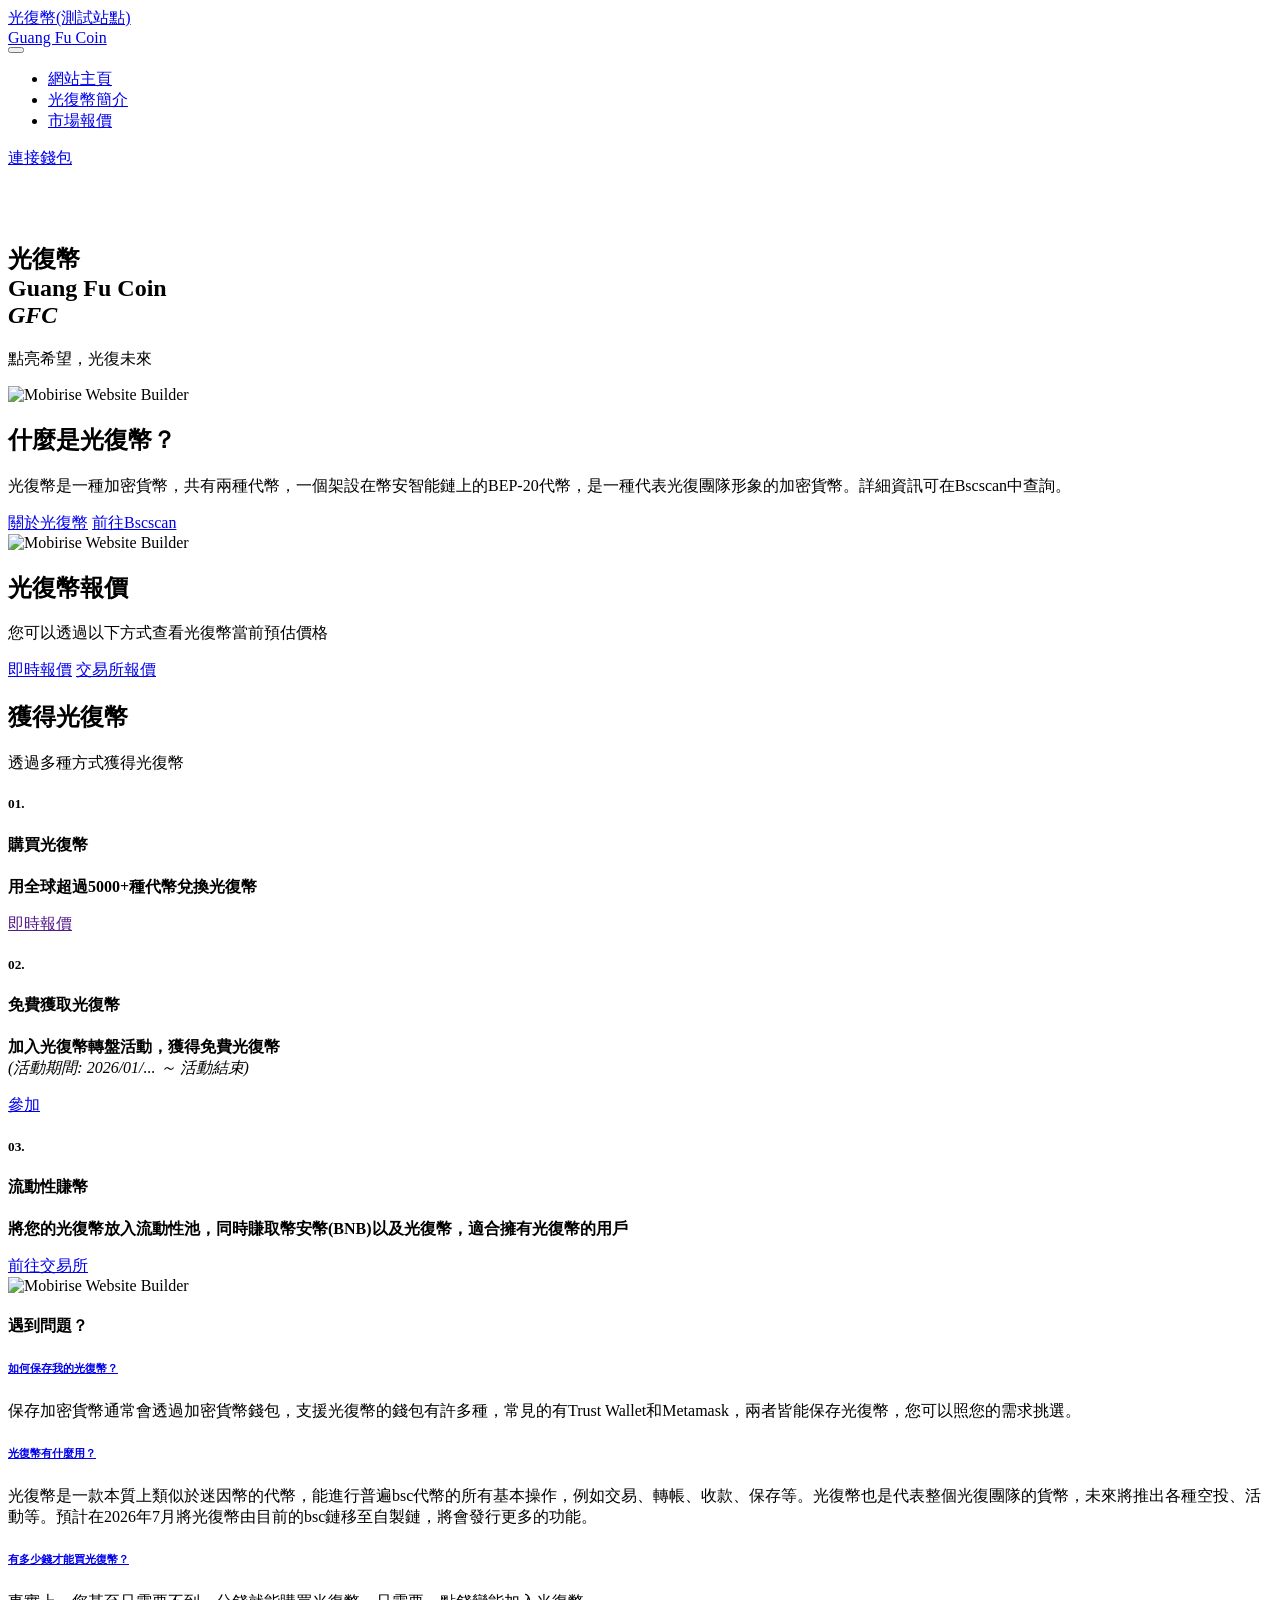
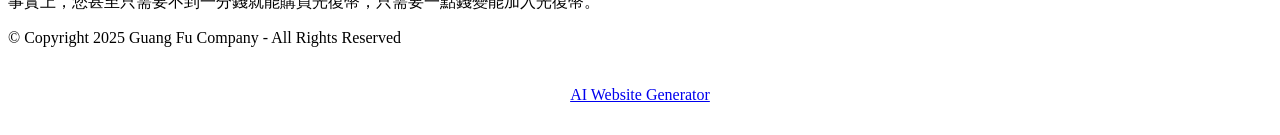
==== index.html @ 73ad2a4d "Home Page" ====
<html class="desktop mbr-site-loaded" style=""><head>
  <!-- Site made with Mobirise Website Builder v6.0.5, https://mobirise.com -->
  <meta charset="UTF-8">
  <meta http-equiv="X-UA-Compatible" content="IE=edge">
  <meta name="generator" content="Mobirise v6.0.5, mobirise.com">
  <meta name="viewport" content="width=device-width, initial-scale=1, minimum-scale=1">
  <link rel="shortcut icon" href="assets/images/logo.png" type="image/x-icon">
  <meta name="description" content="">
  
  
  <title>Guang Fu Coin 光復幣</title>
  <link rel="stylesheet" href="assets/web/assets/mobirise-icons2/mobirise2.css">
  <link rel="stylesheet" href="assets/bootstrap/css/bootstrap.min.css">
  <link rel="stylesheet" href="assets/bootstrap/css/bootstrap-grid.min.css">
  <link rel="stylesheet" href="assets/bootstrap/css/bootstrap-reboot.min.css">
  <link rel="stylesheet" href="assets/animatecss/animate.css">
  <link rel="stylesheet" href="assets/dropdown/css/style.css">
  <link rel="stylesheet" href="assets/socicon/css/styles.css">
  <link rel="stylesheet" href="assets/theme/css/style.css">
  <link rel="stylesheet" href="https://fonts.googleapis.com/css?family=Inter+Tight:100,200,300,400,500,600,700,800,900,100i,200i,300i,400i,500i,600i,700i,800i,900i&amp;display=swap" as="style" onload="this.onload=null;this.rel='stylesheet'">
  <noscript><link rel="stylesheet" href="https://fonts.googleapis.com/css?family=Inter+Tight:100,200,300,400,500,600,700,800,900,100i,200i,300i,400i,500i,600i,700i,800i,900i&display=swap"></noscript>
  <link rel="preload" as="style" href="assets/mobirise/css/mbr-additional.css?v=2tKjSu"><link rel="stylesheet" href="assets/mobirise/css/mbr-additional.css?v=2tKjSu" type="text/css">

  
  
  
</head>
<body style="z-index: 0"><section id="top-1" style="display: none;"><a href="https://mobirise.com/builder/ai-website-generator.html" class="animate__animated animate__delay-1s animate__fadeIn">Best AI Website Generator</a> Mobirise v6.0.5 <a href="https://mobirise.com/how-to/small-business.html" class="animate__animated animate__delay-1s animate__fadeIn">How to Create Website for Small Business</a></section>
  
  <section data-bs-version="5.1" class="menu menu2 cid-tJS6tZXiPa" once="menu" id="menu02-0">
	

	<nav class="navbar navbar-dropdown navbar-fixed-top navbar-expand-lg navbar-short">
		<div class="container">
			<div class="navbar-brand">
				
				<span class="navbar-caption-wrap"><a class="navbar-caption text-black text-primary display-4" href="https://www.guangfucoin.dpdns.org">光復幣(測試站點)<br>Guang Fu Coin</a></span>
			</div>
			<button class="navbar-toggler" type="button" data-toggle="collapse" data-bs-toggle="collapse" data-target="#navbarSupportedContent" data-bs-target="#navbarSupportedContent" aria-controls="navbarNavAltMarkup" aria-expanded="false" aria-label="Toggle navigation">
				<div class="hamburger">
					<span></span>
					<span></span>
					<span></span>
					<span></span>
				</div>
			</button>
			<div class="collapse navbar-collapse" id="navbarSupportedContent">
				<ul class="navbar-nav nav-dropdown" data-app-modern-menu="true"><li class="nav-item">
						<a class="nav-link link text-black text-primary display-4" href="https://www.guangfucoin.dpdns.org">網站主頁</a>
					</li><li class="nav-item"><a class="nav-link link text-black text-primary display-4" href="https://www.guangfucoin.dpdns.org/about">光復幣簡介</a></li><li class="nav-item"><a class="nav-link link text-black text-primary display-4" href="https://apespace.io/bsc/0x7bbb67902fd57d855d1a81b16cafc5181b6724a3" target="_blank">市場報價</a></li></ul>
				<div class="icons-menu">
					<a class="iconfont-wrapper" href="https://www.facebook.com/people/Guang-Fu-Coin/61576558019347/#" target="_blank">
						<span class="p-2 mbr-iconfont socicon-facebook socicon"></span>
					</a>
					<a class="iconfont-wrapper" href="mailto:gfhsclass@gmail.com">
						<span class="p-2 mbr-iconfont mobi-mbri-letter mobi-mbri"></span>
					</a>
					
					
				</div>
				<div class="navbar-buttons mbr-section-btn"><a class="btn btn-primary display-4" href="https://guangfucoin.dpdns.org/mywallet">連接錢包</a></div>
			</div>
		</div>
	</nav>
</section>

<section data-bs-version="5.1" class="header5 cid-tJS6uM4N87 mbr-fullscreen" id="header05-1">
	

	
	
	
	<div class="align-center container-fluid">
		<div class="row justify-content-center">
			<div class="col-md-12 col-lg-9">
				<h1 class="mbr-section-title mbr-fonts-style mb-4 display-1 animate__animated animate__delay-1s animate__fadeIn"><strong><br></strong><br><strong>光復幣</strong><br><strong>Guang Fu Coin</strong><br><em style="" class="animate__animated animate__delay-1s animate__fadeIn"><strong>GFC</strong></em></h1>
				<p class="mbr-text mbr-fonts-style mb-4 display-5 animate__animated animate__delay-1s animate__fadeIn">點亮希望，光復未來<br></p>
				
			</div>
		</div>
		<div class="row mt-5 justify-content-center">
			
		</div>
	</div>
</section>

<section data-bs-version="5.1" class="header1 cid-uMdp13I5J5" id="header01-4d">
	

	
	

	<div class="container-fluid">
		<div class="row justify-content-center">
			<div class="col-12 col-md-12 col-lg-6 image-wrapper">
				<img class="w-100 animate__animated animate__delay-1s animate__fadeIn" src="assets/images/gemini-generated-image-tygjmxtygjmxtygj-975x699.png" alt="Mobirise Website Builder">
			</div>
			<div class="col-12 col-lg col-md-12">
				<div class="text-wrapper align-left">
					<h1 class="mbr-section-title mbr-fonts-style mb-4 display-2 animate__animated animate__delay-1s animate__fadeIn"><strong>什麼是光復幣？</strong></h1>
					<p class="mbr-text mbr-fonts-style mb-4 display-7 animate__animated animate__delay-1s animate__fadeIn"></p><p class="animate__animated animate__delay-1s animate__fadeIn">
						光復幣是一種加密貨幣，共有兩種代幣，一個架設在幣安智能鏈上的BEP-20代幣，是一種代表光復團隊形象的加密貨幣。詳細資訊可在Bscscan中查詢。</p><p class="animate__animated animate__delay-1s animate__fadeIn"></p>
					<div class="mbr-section-btn mt-3"><a class="btn btn-primary display-7 animate__animated animate__delay-1s animate__fadeIn" href="https://guangfucoin.dpdns.org/about" target="_blank">關於光復幣</a> <a class="btn btn-primary-outline display-7 animate__animated animate__delay-1s animate__fadeIn" href="https://bscscan.com/token/0x7bbB67902Fd57d855D1a81b16CAFc5181B6724a3" target="_blank">前往Bscscan</a></div>
				</div>
			</div>
		</div>
	</div>
</section>

<section data-bs-version="5.1" class="header1 cid-v7kVrz3Jo9" id="header01-5s">
	

	
	

	<div class="container-fluid">
		<div class="row justify-content-center">
			<div class="col-12 col-md-12 col-lg-6 image-wrapper">
				<img class="w-100 animate__animated animate__delay-1s animate__fadeIn" src="assets/images/gemini-generated-image-tygjmxtygjmxtygj-975x699.png" alt="Mobirise Website Builder">
			</div>
			<div class="col-12 col-lg col-md-12">
				<div class="text-wrapper align-left">
					<h1 class="mbr-section-title mbr-fonts-style mb-4 display-2 animate__animated animate__delay-1s animate__fadeIn"><strong>光復幣報價</strong></h1>
					<p class="mbr-text mbr-fonts-style mb-4 display-7 animate__animated animate__delay-1s animate__fadeIn">您可以透過以下方式查看光復幣當前預估價格</p><p class="animate__animated animate__delay-1s animate__fadeIn"></p><p class="animate__animated animate__delay-1s animate__fadeIn"></p>
					<div class="mbr-section-btn mt-3"><a class="btn btn-primary display-7 animate__animated animate__delay-1s animate__fadeIn" href="https://charts.guangfucoin.dpdns.org" target="_blank">即時報價</a> <a class="btn btn-primary-outline display-7 animate__animated animate__delay-1s animate__fadeIn" href="https://coinmarketcap.com/dexscan/zh-tw/arbitrum/0x545cf2ecc64a4f070118960c3686d0e519005d9a/" target="_blank">交易所報價</a></div>
				</div>
			</div>
		</div>
	</div>
</section>

<section data-bs-version="5.1" class="features028 cid-v7iBBcdFzB" id="features028-5j">
	

	
	
	<div class="container">
		<div class="row justify-content-center">
			<div class="col-md-12 content-head mb-5">
				<h1 class="mbr-section-title mbr-fonts-style mb-0 display-1 animate__animated animate__delay-1s animate__fadeIn"><strong>獲得光復幣</strong></h1>
				<p class="mbr-text mbr-fonts-style mt-4 mb-0 display-7 animate__animated animate__delay-1s animate__fadeIn">透過多種方式獲得光復幣</p>
			</div>
		</div>


		<div class="row justify-content-center  blockContent">

			<div class="col-12 col-lg">


				<div class="item features-without-image col-12 col-md-12 col-lg-12 active animate__animated animate__delay-1s animate__fadeIn">
					<div class="item-wrapper">
						<div class="item-content">
							<h5 class="mbr-card-title mbr-fonts-style mt-0 mb-3 mbr-number display-1"><strong>01.</strong></h5>
							<h4 class="card-title mbr-fonts-style display-2"><strong>購買光復幣</strong></h4>
							<p class="card-text mbr-fonts-style mt-0 mb-0 display-5"><strong>用全球超過5000+種代幣兌換光復幣</strong></p>
							<div class="mbr-section-btn item-footer mt-3"><a href="" class="btn item-btn btn-primary display-7">即時報價</a></div>
						</div>

					</div>
				</div><div class="item features-without-image col-12 col-md-12 col-lg-12 animate__animated animate__delay-1s animate__fadeIn">
					<div class="item-wrapper">
						<div class="item-content">
							<h5 class="mbr-card-title mbr-fonts-style mt-0 mb-3 mbr-number display-1"><strong>02.</strong></h5>
							<h4 class="card-title mbr-fonts-style display-2"><strong>免費獲取光復幣</strong></h4>
							<p class="card-text mbr-fonts-style mt-0 mb-0 display-5"><strong>加入光復幣轉盤活動，獲得免費光復幣</strong><br><em>(活動期間: 2026/01/...&nbsp;～ 活動結束)</em></p>
							<div class="mbr-section-btn item-footer mt-3"><a href="https://guangfucoin.dpdns.org/join" class="btn item-btn btn-primary display-7">參加</a></div>
						</div>

					</div>
				</div><div class="item features-without-image col-12 col-md-12 col-lg-12 animate__animated animate__delay-1s animate__fadeIn">
					<div class="item-wrapper">
						<div class="item-content">
							<h5 class="mbr-card-title mbr-fonts-style mt-0 mb-3 mbr-number display-1"><strong>03.</strong></h5>
							<h4 class="card-title mbr-fonts-style display-2"><strong>流動性賺幣</strong></h4>
							<p class="card-text mbr-fonts-style mt-0 mb-0 display-5"><strong>將您的光復幣放入流動性池，同時賺取幣安幣(BNB)以及光復幣，適合擁有光復幣的用戶</strong><br></p>
							<div class="mbr-section-btn item-footer mt-3"><a href="https://guangfucoin.dpdns.org/none-page.html" class="btn item-btn btn-primary display-7">前往交易所</a></div>
						</div>

					</div>
				</div>
				
				
			</div>
			<div class="col-12 col-lg-5">
				<div class="image-wrapper">
					<img class="w-100 animate__animated animate__delay-1s animate__fadeIn" src="assets/images/gallery01.jpg" alt="Mobirise Website Builder">
				</div>
			</div>
		</div>
	</div>
</section>

<section data-bs-version="5.1" class="list1 cid-v7kD3ggISK" id="list01-5r">	
    
	
	<div class="container">
		<div class="row justify-content-center">
			<div class="col-12 col-md-12 col-lg-10 m-auto">
				<div class="content">
					<div class="row justify-content-center mb-5">
						<div class="col-12 content-head">
							<div class="mbr-section-head">
								<h4 class="mbr-section-title mbr-fonts-style align-center mb-0 display-2 hidden animate__animated animate__delay-1s"><strong>遇到問題？</strong></h4>
								
							</div>
						</div>
					</div>
					<div id="bootstrap-accordion_13" class="panel-group accordionStyles accordion" role="tablist" aria-multiselectable="true">
						<div class="card">
							<div class="card-header" role="tab" id="headingOne">
								<a role="button" class="panel-title collapsed" data-toggle="collapse" data-bs-toggle="collapse" data-core="" href="#collapse1_13" aria-expanded="false" aria-controls="collapse1">
									<h6 class="panel-title-edit mbr-semibold mbr-fonts-style mb-0 display-5">如何保存我的光復幣？</h6>
									<span class="sign mbr-iconfont mobi-mbri-arrow-down"></span>
								</a>
							</div>
							<div id="collapse1_13" class="panel-collapse noScroll collapse" role="tabpanel" aria-labelledby="headingOne" data-parent="#accordion" data-bs-parent="#bootstrap-accordion_13">
								<div class="panel-body">
									<p class="mbr-fonts-style panel-text display-7">保存加密貨幣通常會透過加密貨幣錢包，支援光復幣的錢包有許多種，常見的有Trust Wallet和Metamask，兩者皆能保存光復幣，您可以照您的需求挑選。</p>
								</div>
							</div>
						</div>
						<div class="card">
							<div class="card-header" role="tab" id="headingOne">
								<a role="button" class="panel-title collapsed" data-toggle="collapse" data-bs-toggle="collapse" data-core="" href="#collapse2_13" aria-expanded="false" aria-controls="collapse2">
									<h6 class="panel-title-edit mbr-semibold mbr-fonts-style mb-0 display-5">
										光復幣有什麼用？</h6>
									<span class="sign mbr-iconfont mobi-mbri-arrow-down"></span>
								</a>
							</div>
							<div id="collapse2_13" class="panel-collapse noScroll collapse" role="tabpanel" aria-labelledby="headingOne" data-parent="#accordion" data-bs-parent="#bootstrap-accordion_13">
								<div class="panel-body">
									<p class="mbr-fonts-style panel-text display-7">光復幣是一款本質上類似於迷因幣的代幣，能進行普遍bsc代幣的所有基本操作，例如交易、轉帳、收款、保存等。光復幣也是代表整個光復團隊的貨幣，未來將推出各種空投、活動等。預計在2026年7月將光復幣由目前的bsc鏈移至自製鏈，將會發行更多的功能。</p>
								</div>
							</div>
						</div>
						<div class="card">
							<div class="card-header" role="tab" id="headingOne">
								<a role="button" class="panel-title collapsed" data-toggle="collapse" data-bs-toggle="collapse" data-core="" href="#collapse3_13" aria-expanded="false" aria-controls="collapse3">
									<h6 class="panel-title-edit mbr-semibold mbr-fonts-style mb-0 display-5">有多少錢才能買光復幣？</h6>
									<span class="sign mbr-iconfont mobi-mbri-arrow-down"></span>
								</a>
							</div>
							<div id="collapse3_13" class="panel-collapse noScroll collapse" role="tabpanel" aria-labelledby="headingOne" data-parent="#accordion" data-bs-parent="#bootstrap-accordion_13">
								<div class="panel-body">
									<p class="mbr-fonts-style panel-text display-7">事實上，您甚至只需要不到一分錢就能購買光復幣，只需要一點錢變能加入光復幣。</p>
								</div>
							</div>
						</div>
						
						
						
					</div>
				</div>
			</div>
		</div>
	</div>
</section>

<section data-bs-version="5.1" class="footer1 programm5 cid-tJS9NNcTLZ" once="footers" id="footer03-8">

        

    

    <div class="container">
        <div class="row">

            

            <div class="col-12">
                <div class="social-row">
                    <div class="soc-item">
                        <a href="https://www.facebook.com/people/Guang-Fu-Coin/61576558019347/#" target="_blank" class="hidden animate__animated animate__delay-1s">
                            <span class="mbr-iconfont display-7 socicon-facebook socicon"></span>
                        </a>
                    </div>
                    <div class="soc-item">
                        <a href="https://www.youtube.com/@GuangFuCoin" target="_blank" class="hidden animate__animated animate__delay-1s">
                            <span class="mbr-iconfont socicon-youtube socicon"></span>
                        </a>
                    </div>
                    
                    
                    
                </div>
            </div>
            <div class="col-12 mt-5">
                <p class="mbr-fonts-style copyright display-7 hidden animate__animated animate__delay-1s">
                    © Copyright 2025 Guang Fu Company - All Rights Reserved
                </p>
            </div>
        </div>
    </div>
</section><section class="display-7" style="padding: 0;align-items: center;justify-content: center;flex-wrap: wrap;    align-content: center;display: flex;position: relative;height: 4rem;"><a href="https://mobiri.se/" style="flex: 1 1;height: 4rem;position: absolute;width: 100%;z-index: 1;" class="hidden animate__animated animate__delay-1s"><img alt="" style="height: 4rem;" src="[data-uri]"></a><p style="margin: 0;text-align: center;" class="display-7 hidden animate__animated animate__delay-1s">&zwnj;</p><a style="z-index:1" href="https://mobirise.com/builder/ai-website-generator.html" class="hidden animate__animated animate__delay-1s">AI Website Generator</a></section><script src="assets/bootstrap/js/bootstrap.bundle.min.js"></script>  <script src="assets/smoothscroll/smooth-scroll.js"></script>  <script src="assets/ytplayer/index.js"></script>  <script src="assets/dropdown/js/navbar-dropdown.js"></script>  <script src="assets/mbr-switch-arrow/mbr-switch-arrow.js"></script>  <script src="assets/theme/js/script.js"></script>  
  
  
  
  <script defer="" src="https://static.cloudflareinsights.com/beacon.min.js/vcd15cbe7772f49c399c6a5babf22c1241717689176015" integrity="sha512-ZpsOmlRQV6y907TI0dKBHq9Md29nnaEIPlkf84rnaERnq6zvWvPUqr2ft8M1aS28oN72PdrCzSjY4U6VaAw1EQ==" data-cf-beacon="{&quot;rayId&quot;:&quot;9cac0fb78f0f7a47&quot;,&quot;version&quot;:&quot;2025.9.1&quot;,&quot;r&quot;:1,&quot;token&quot;:&quot;d249090459784f7c9ded6605d7370f20&quot;,&quot;serverTiming&quot;:{&quot;name&quot;:{&quot;cfExtPri&quot;:true,&quot;cfEdge&quot;:true,&quot;cfOrigin&quot;:true,&quot;cfL4&quot;:true,&quot;cfSpeedBrain&quot;:true,&quot;cfCacheStatus&quot;:true}}}" crossorigin="anonymous"></script>

</body></html>
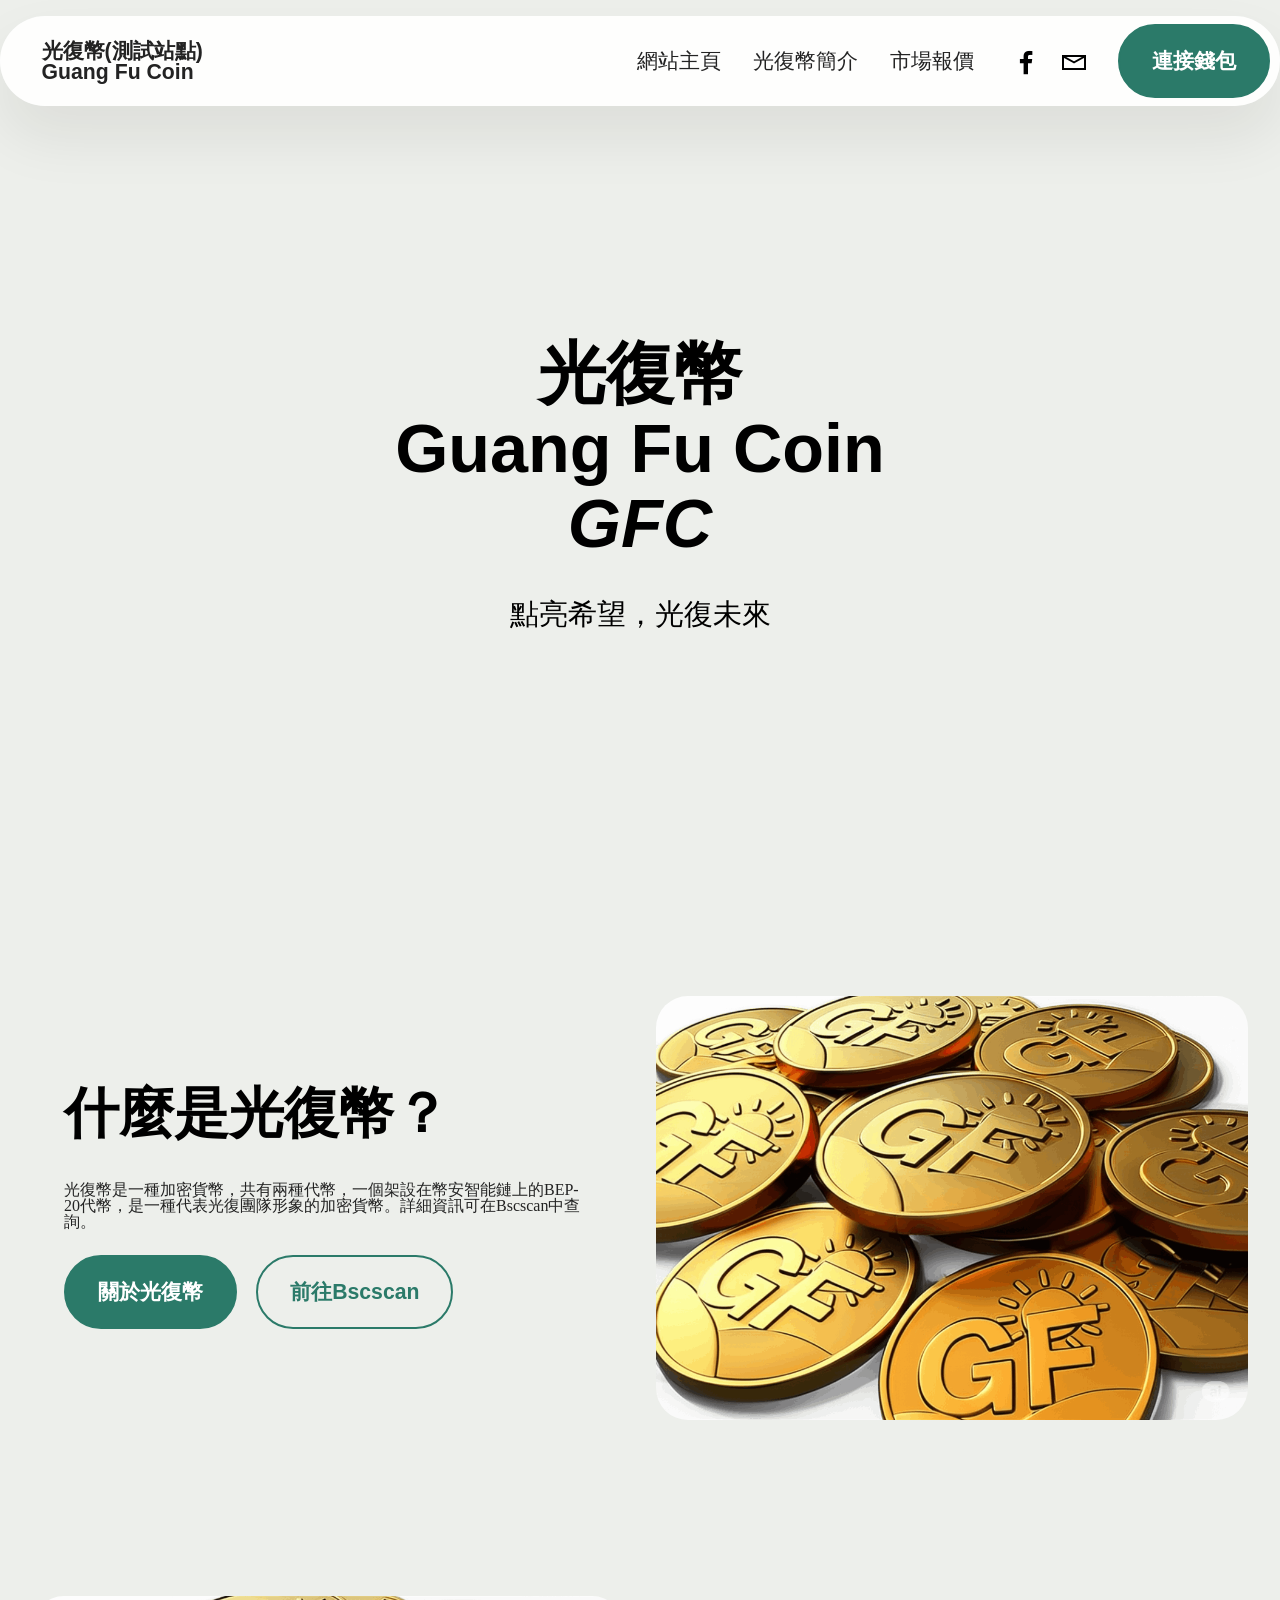
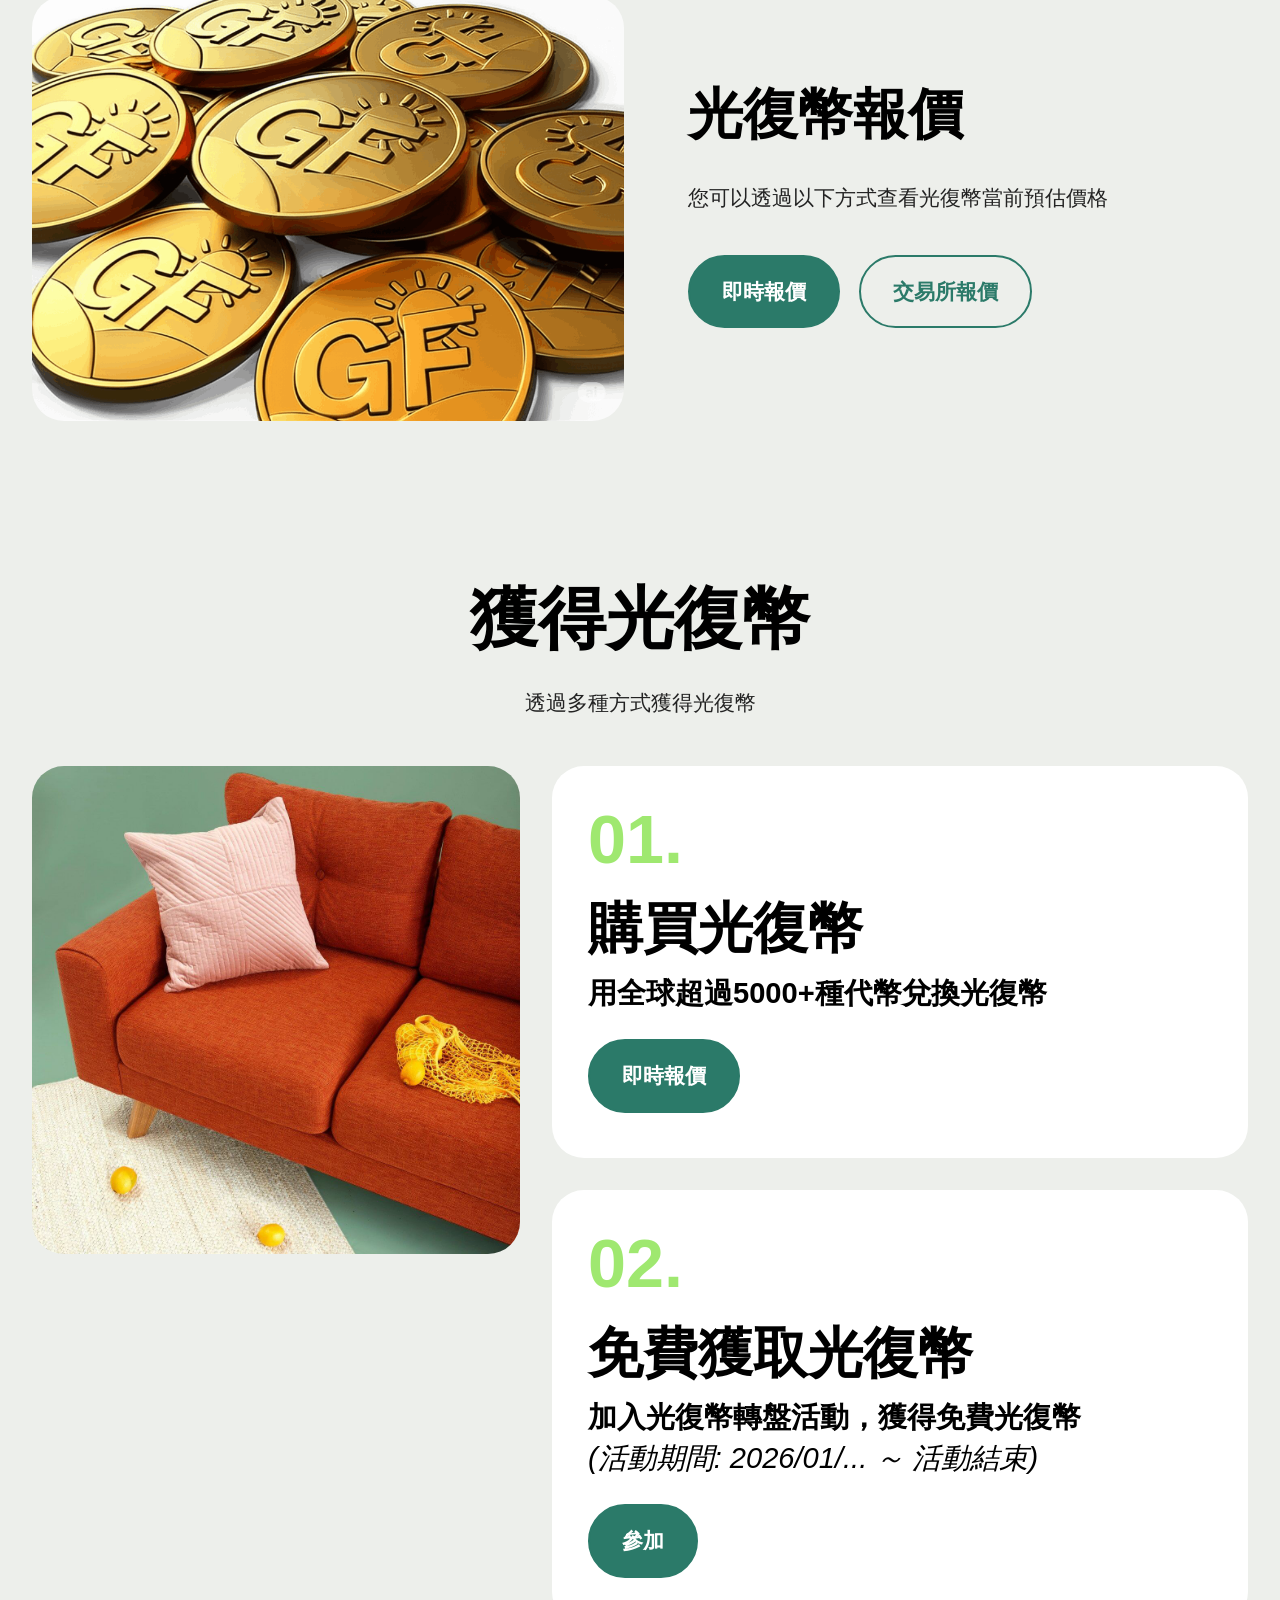
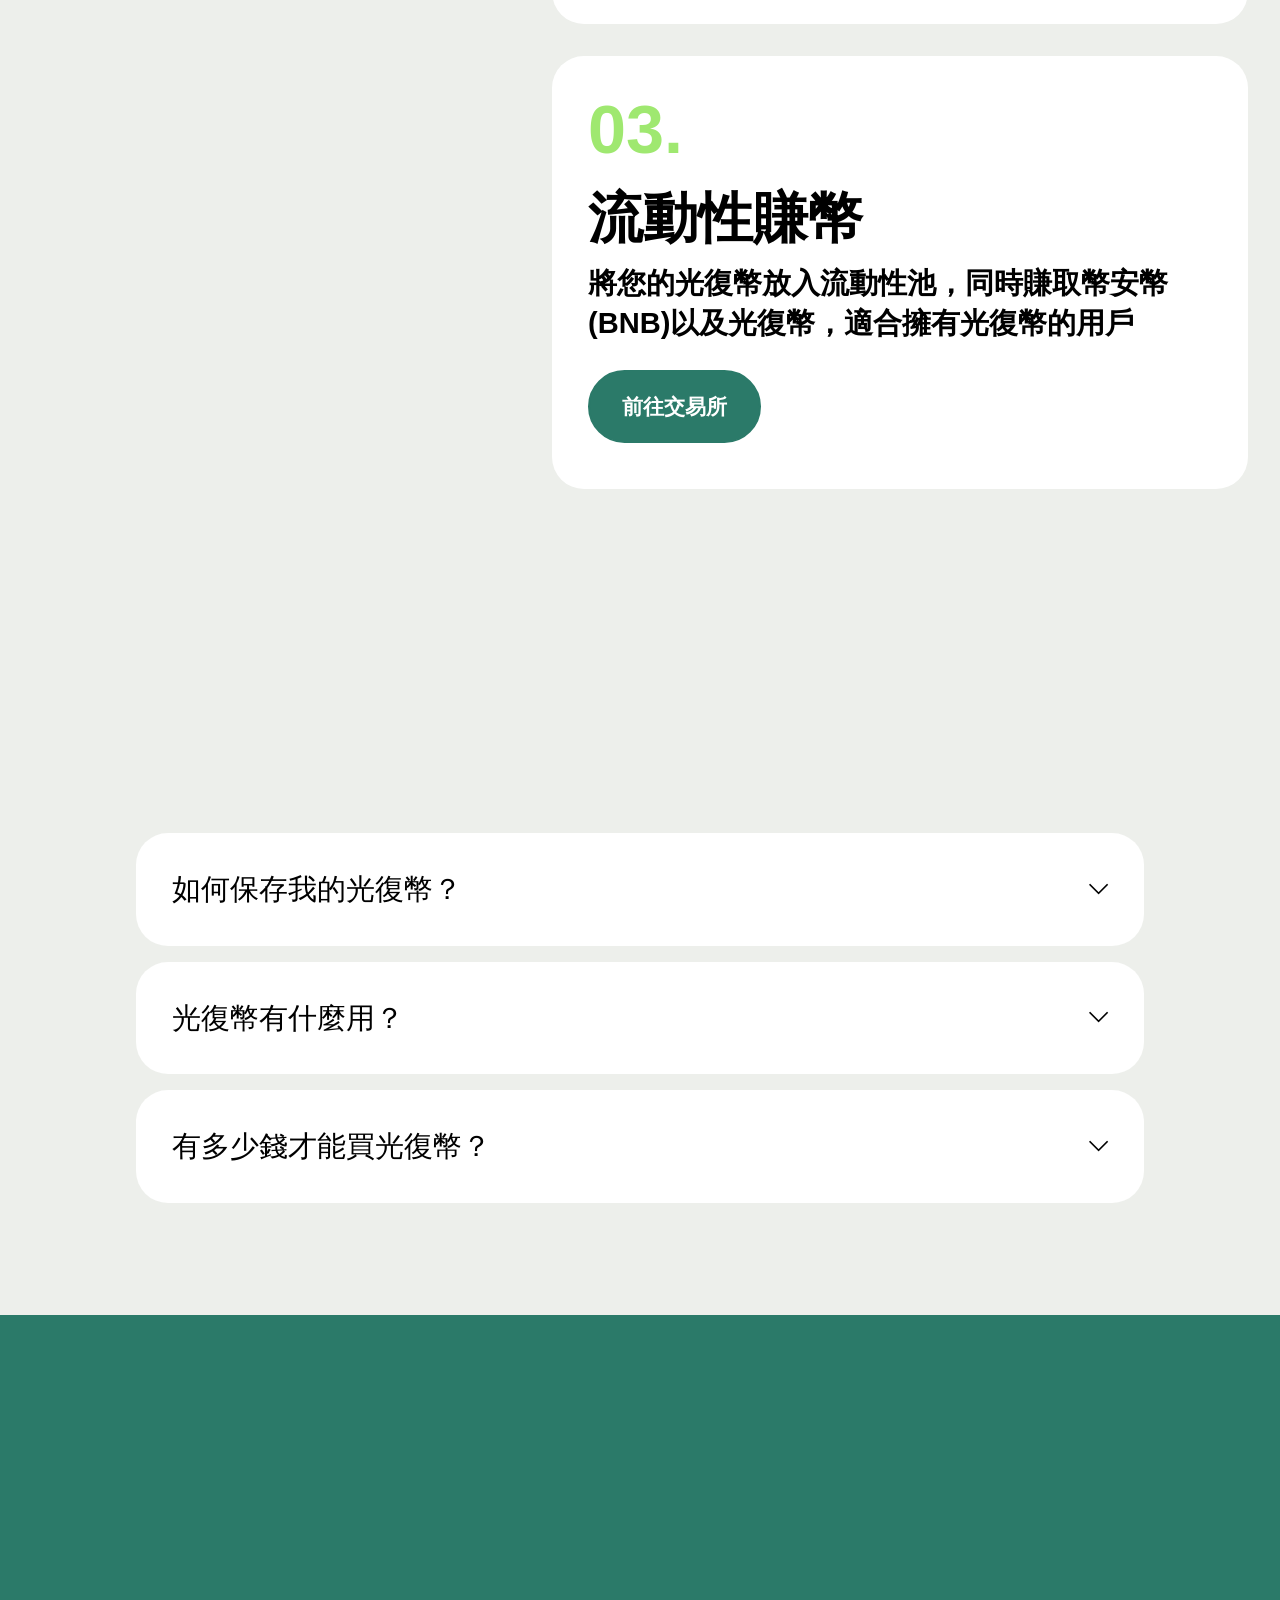
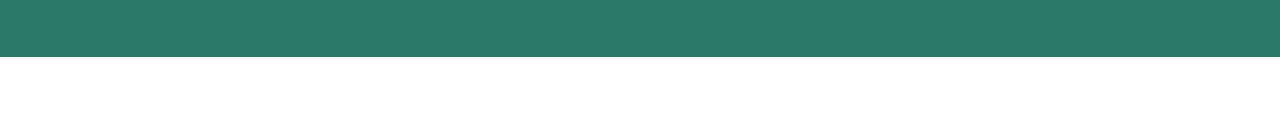
==== commit 42f6ea46: "Update index.html" ====
--- a/index.html
+++ b/index.html
@@ -1,11 +1,13 @@
 <html class="desktop mbr-site-loaded" style=""><head>
   <!-- Site made with Mobirise Website Builder v6.0.5, https://mobirise.com -->
+  <meta name="description" content="一種新興、自由度高的加密貨幣，目前還有偉大藍圖。\n A new, highly flexible cryptocurrency with a grand vision.">
+  <meta name="keywords" content="加密貨幣, 光復幣, 虛擬貨幣, cryptocurrency, guang fu coin">
+  <meta name="author" content="GFC Organization">
   <meta charset="UTF-8">
   <meta http-equiv="X-UA-Compatible" content="IE=edge">
   <meta name="generator" content="Mobirise v6.0.5, mobirise.com">
   <meta name="viewport" content="width=device-width, initial-scale=1, minimum-scale=1">
   <link rel="shortcut icon" href="assets/images/logo.png" type="image/x-icon">
-  <meta name="description" content="">
   
   
   <title>Guang Fu Coin 光復幣</title>
@@ -24,6 +26,13 @@
   
   
   
+  
+	<!-- Open Graph for social sharing -->
+    <meta property="og:title" content="光復幣 Guang Fu Coin">
+    <meta property="og:description" content="一種新興、自由度高的加密貨幣，目前還有偉大藍圖。">
+    <meta property="og:image" content="https://guangfucoin.github.io/images/logo.jpg">
+    <meta property="og:url" content="https://guangfucoin.github.io">
+	
 </head>
 <body style="z-index: 0"><section id="top-1" style="display: none;"><a href="https://mobirise.com/builder/ai-website-generator.html" class="animate__animated animate__delay-1s animate__fadeIn">Best AI Website Generator</a> Mobirise v6.0.5 <a href="https://mobirise.com/how-to/small-business.html" class="animate__animated animate__delay-1s animate__fadeIn">How to Create Website for Small Business</a></section>
   
@@ -298,4 +307,4 @@
   
   <script defer="" src="https://static.cloudflareinsights.com/beacon.min.js/vcd15cbe7772f49c399c6a5babf22c1241717689176015" integrity="sha512-ZpsOmlRQV6y907TI0dKBHq9Md29nnaEIPlkf84rnaERnq6zvWvPUqr2ft8M1aS28oN72PdrCzSjY4U6VaAw1EQ==" data-cf-beacon="{&quot;rayId&quot;:&quot;9cac0fb78f0f7a47&quot;,&quot;version&quot;:&quot;2025.9.1&quot;,&quot;r&quot;:1,&quot;token&quot;:&quot;d249090459784f7c9ded6605d7370f20&quot;,&quot;serverTiming&quot;:{&quot;name&quot;:{&quot;cfExtPri&quot;:true,&quot;cfEdge&quot;:true,&quot;cfOrigin&quot;:true,&quot;cfL4&quot;:true,&quot;cfSpeedBrain&quot;:true,&quot;cfCacheStatus&quot;:true}}}" crossorigin="anonymous"></script>
 
-</body></html>+</body></html>
--- a/assets/web/assets/mobirise-icons2/mobirise2.css
+++ b/assets/web/assets/mobirise-icons2/mobirise2.css
@@ -0,0 +1,498 @@
+@font-face {
+  font-family: 'Moririse2';
+  font-display: swap;
+  src:  url('mobirise2.eot?f2bix4');
+  src:  url('mobirise2.eot?f2bix4#iefix') format('embedded-opentype'),
+    url('mobirise2.ttf?f2bix4') format('truetype'),
+    url('mobirise2.woff?f2bix4') format('woff'),
+    url('mobirise2.svg?f2bix4#mobirise2') format('svg');
+  font-weight: normal;
+  font-style: normal;
+}
+
+[class^="mobi-"], [class*=" mobi-"] {
+  /* use !important to prevent issues with browser extensions that change fonts */
+  font-family: 'Moririse2' !important;
+  speak: none;
+  font-style: normal;
+  font-weight: normal;
+  font-variant: normal;
+  text-transform: none;
+  line-height: 1;
+
+  /* Better Font Rendering =========== */
+  -webkit-font-smoothing: antialiased;
+  -moz-osx-font-smoothing: grayscale;
+}
+
+.mobi-mbri-add-submenu:before {
+  content: "\e900";
+}
+.mobi-mbri-alert:before {
+  content: "\e901";
+}
+.mobi-mbri-align-center:before {
+  content: "\e902";
+}
+.mobi-mbri-align-justify:before {
+  content: "\e903";
+}
+.mobi-mbri-align-left:before {
+  content: "\e904";
+}
+.mobi-mbri-align-right:before {
+  content: "\e905";
+}
+.mobi-mbri-android:before {
+  content: "\e906";
+}
+.mobi-mbri-apple:before {
+  content: "\e907";
+}
+.mobi-mbri-arrow-down:before {
+  content: "\e908";
+}
+.mobi-mbri-arrow-next:before {
+  content: "\e909";
+}
+.mobi-mbri-arrow-prev:before {
+  content: "\e90a";
+}
+.mobi-mbri-arrow-up:before {
+  content: "\e90b";
+}
+.mobi-mbri-bold:before {
+  content: "\e90c";
+}
+.mobi-mbri-bookmark:before {
+  content: "\e90d";
+}
+.mobi-mbri-bootstrap:before {
+  content: "\e90e";
+}
+.mobi-mbri-briefcase:before {
+  content: "\e90f";
+}
+.mobi-mbri-browse:before {
+  content: "\e910";
+}
+.mobi-mbri-bulleted-list:before {
+  content: "\e911";
+}
+.mobi-mbri-calendar:before {
+  content: "\e912";
+}
+.mobi-mbri-camera:before {
+  content: "\e913";
+}
+.mobi-mbri-cart-add:before {
+  content: "\e914";
+}
+.mobi-mbri-cart-full:before {
+  content: "\e915";
+}
+.mobi-mbri-cash:before {
+  content: "\e916";
+}
+.mobi-mbri-change-style:before {
+  content: "\e917";
+}
+.mobi-mbri-chat:before {
+  content: "\e918";
+}
+.mobi-mbri-clock:before {
+  content: "\e919";
+}
+.mobi-mbri-close:before {
+  content: "\e91a";
+}
+.mobi-mbri-cloud:before {
+  content: "\e91b";
+}
+.mobi-mbri-code:before {
+  content: "\e91c";
+}
+.mobi-mbri-contact-form:before {
+  content: "\e91d";
+}
+.mobi-mbri-credit-card:before {
+  content: "\e91e";
+}
+.mobi-mbri-cursor-click:before {
+  content: "\e91f";
+}
+.mobi-mbri-cust-feedback:before {
+  content: "\e920";
+}
+.mobi-mbri-database:before {
+  content: "\e921";
+}
+.mobi-mbri-delivery:before {
+  content: "\e922";
+}
+.mobi-mbri-desktop:before {
+  content: "\e923";
+}
+.mobi-mbri-devices:before {
+  content: "\e924";
+}
+.mobi-mbri-down:before {
+  content: "\e925";
+}
+.mobi-mbri-download-2:before {
+  content: "\e926";
+}
+.mobi-mbri-download:before {
+  content: "\e927";
+}
+.mobi-mbri-drag-n-drop-2:before {
+  content: "\e928";
+}
+.mobi-mbri-drag-n-drop:before {
+  content: "\e929";
+}
+.mobi-mbri-edit-2:before {
+  content: "\e92a";
+}
+.mobi-mbri-edit:before {
+  content: "\e92b";
+}
+.mobi-mbri-error:before {
+  content: "\e92c";
+}
+.mobi-mbri-extension:before {
+  content: "\e92d";
+}
+.mobi-mbri-features:before {
+  content: "\e92e";
+}
+.mobi-mbri-file:before {
+  content: "\e92f";
+}
+.mobi-mbri-flag:before {
+  content: "\e930";
+}
+.mobi-mbri-folder:before {
+  content: "\e931";
+}
+.mobi-mbri-gift:before {
+  content: "\e932";
+}
+.mobi-mbri-github:before {
+  content: "\e933";
+}
+.mobi-mbri-globe-2:before {
+  content: "\e934";
+}
+.mobi-mbri-globe:before {
+  content: "\e935";
+}
+.mobi-mbri-growing-chart:before {
+  content: "\e936";
+}
+.mobi-mbri-hearth:before {
+  content: "\e937";
+}
+.mobi-mbri-help:before {
+  content: "\e938";
+}
+.mobi-mbri-home:before {
+  content: "\e939";
+}
+.mobi-mbri-hot-cup:before {
+  content: "\e93a";
+}
+.mobi-mbri-idea:before {
+  content: "\e93b";
+}
+.mobi-mbri-image-gallery:before {
+  content: "\e93c";
+}
+.mobi-mbri-image-slider:before {
+  content: "\e93d";
+}
+.mobi-mbri-info:before {
+  content: "\e93e";
+}
+.mobi-mbri-italic:before {
+  content: "\e93f";
+}
+.mobi-mbri-key:before {
+  content: "\e940";
+}
+.mobi-mbri-laptop:before {
+  content: "\e941";
+}
+.mobi-mbri-layers:before {
+  content: "\e942";
+}
+.mobi-mbri-left-right:before {
+  content: "\e943";
+}
+.mobi-mbri-left:before {
+  content: "\e944";
+}
+.mobi-mbri-letter:before {
+  content: "\e945";
+}
+.mobi-mbri-like:before {
+  content: "\e946";
+}
+.mobi-mbri-link:before {
+  content: "\e947";
+}
+.mobi-mbri-lock:before {
+  content: "\e948";
+}
+.mobi-mbri-login:before {
+  content: "\e949";
+}
+.mobi-mbri-logout:before {
+  content: "\e94a";
+}
+.mobi-mbri-magic-stick:before {
+  content: "\e94b";
+}
+.mobi-mbri-map-pin:before {
+  content: "\e94c";
+}
+.mobi-mbri-menu:before {
+  content: "\e94d";
+}
+.mobi-mbri-mobile-2:before {
+  content: "\e94e";
+}
+.mobi-mbri-mobile-horizontal:before {
+  content: "\e94f";
+}
+.mobi-mbri-mobile:before {
+  content: "\e950";
+}
+.mobi-mbri-mobirise:before {
+  content: "\e951";
+}
+.mobi-mbri-more-horizontal:before {
+  content: "\e952";
+}
+.mobi-mbri-more-vertical:before {
+  content: "\e953";
+}
+.mobi-mbri-music:before {
+  content: "\e954";
+}
+.mobi-mbri-new-file:before {
+  content: "\e955";
+}
+.mobi-mbri-numbered-list:before {
+  content: "\e956";
+}
+.mobi-mbri-opened-folder:before {
+  content: "\e957";
+}
+.mobi-mbri-pages:before {
+  content: "\e958";
+}
+.mobi-mbri-paper-plane:before {
+  content: "\e959";
+}
+.mobi-mbri-paperclip:before {
+  content: "\e95a";
+}
+.mobi-mbri-phone:before {
+  content: "\e95b";
+}
+.mobi-mbri-photo:before {
+  content: "\e95c";
+}
+.mobi-mbri-photos:before {
+  content: "\e95d";
+}
+.mobi-mbri-pin:before {
+  content: "\e95e";
+}
+.mobi-mbri-play:before {
+  content: "\e95f";
+}
+.mobi-mbri-plus:before {
+  content: "\e960";
+}
+.mobi-mbri-preview:before {
+  content: "\e961";
+}
+.mobi-mbri-print:before {
+  content: "\e962";
+}
+.mobi-mbri-protect:before {
+  content: "\e963";
+}
+.mobi-mbri-question:before {
+  content: "\e964";
+}
+.mobi-mbri-quote-left:before {
+  content: "\e965";
+}
+.mobi-mbri-quote-right:before {
+  content: "\e966";
+}
+.mobi-mbri-redo:before {
+  content: "\e967";
+}
+.mobi-mbri-refresh:before {
+  content: "\e968";
+}
+.mobi-mbri-responsive-2:before {
+  content: "\e969";
+}
+.mobi-mbri-responsive:before {
+  content: "\e96a";
+}
+.mobi-mbri-right:before {
+  content: "\e96b";
+}
+.mobi-mbri-rocket:before {
+  content: "\e96c";
+}
+.mobi-mbri-sad-face:before {
+  content: "\e96d";
+}
+.mobi-mbri-sale:before {
+  content: "\e96e";
+}
+.mobi-mbri-save:before {
+  content: "\e96f";
+}
+.mobi-mbri-search:before {
+  content: "\e970";
+}
+.mobi-mbri-setting-2:before {
+  content: "\e971";
+}
+.mobi-mbri-setting-3:before {
+  content: "\e972";
+}
+.mobi-mbri-setting:before {
+  content: "\e973";
+}
+.mobi-mbri-share:before {
+  content: "\e974";
+}
+.mobi-mbri-shopping-bag:before {
+  content: "\e975";
+}
+.mobi-mbri-shopping-basket:before {
+  content: "\e976";
+}
+.mobi-mbri-shopping-cart:before {
+  content: "\e977";
+}
+.mobi-mbri-sites:before {
+  content: "\e978";
+}
+.mobi-mbri-smile-face:before {
+  content: "\e979";
+}
+.mobi-mbri-speed:before {
+  content: "\e97a";
+}
+.mobi-mbri-star:before {
+  content: "\e97b";
+}
+.mobi-mbri-success:before {
+  content: "\e97c";
+}
+.mobi-mbri-sun:before {
+  content: "\e97d";
+}
+.mobi-mbri-sun2:before {
+  content: "\e97e";
+}
+.mobi-mbri-tablet-vertical:before {
+  content: "\e97f";
+}
+.mobi-mbri-tablet:before {
+  content: "\e980";
+}
+.mobi-mbri-target:before {
+  content: "\e981";
+}
+.mobi-mbri-timer:before {
+  content: "\e982";
+}
+.mobi-mbri-to-ftp:before {
+  content: "\e983";
+}
+.mobi-mbri-to-local-drive:before {
+  content: "\e984";
+}
+.mobi-mbri-touch-swipe:before {
+  content: "\e985";
+}
+.mobi-mbri-touch:before {
+  content: "\e986";
+}
+.mobi-mbri-trash:before {
+  content: "\e987";
+}
+.mobi-mbri-underline:before {
+  content: "\e988";
+}
+.mobi-mbri-undo:before {
+  content: "\e989";
+}
+.mobi-mbri-unlink:before {
+  content: "\e98a";
+}
+.mobi-mbri-unlock:before {
+  content: "\e98b";
+}
+.mobi-mbri-up-down:before {
+  content: "\e98c";
+}
+.mobi-mbri-up:before {
+  content: "\e98d";
+}
+.mobi-mbri-update:before {
+  content: "\e98e";
+}
+.mobi-mbri-upload-2:before {
+  content: "\e98f";
+}
+.mobi-mbri-upload:before {
+  content: "\e990";
+}
+.mobi-mbri-user-2:before {
+  content: "\e991";
+}
+.mobi-mbri-user:before {
+  content: "\e992";
+}
+.mobi-mbri-users:before {
+  content: "\e993";
+}
+.mobi-mbri-video-play:before {
+  content: "\e994";
+}
+.mobi-mbri-video:before {
+  content: "\e995";
+}
+.mobi-mbri-watch:before {
+  content: "\e996";
+}
+.mobi-mbri-website-theme-2:before {
+  content: "\e997";
+}
+.mobi-mbri-website-theme:before {
+  content: "\e998";
+}
+.mobi-mbri-wifi:before {
+  content: "\e999";
+}
+.mobi-mbri-windows:before {
+  content: "\e99a";
+}
+.mobi-mbri-zoom-in:before {
+  content: "\e99b";
+}
+.mobi-mbri-zoom-out:before {
+  content: "\e99c";
+}
--- a/assets/dropdown/css/style.css
+++ b/assets/dropdown/css/style.css
@@ -0,0 +1,265 @@
+.navbar-dropdown {
+  left: 0;
+  padding: 0;
+  position: absolute;
+  right: 0;
+  top: 0;
+  transition: all 0.45s ease;
+  z-index: 1030;
+  background: #282828; }
+  .navbar-dropdown .navbar-logo {
+    margin-right: 0.8rem;
+    transition: margin 0.3s ease-in-out;
+    vertical-align: middle; }
+    .navbar-dropdown .navbar-logo img {
+      height: 3.125rem;
+      transition: all 0.3s ease-in-out; }
+    .navbar-dropdown .navbar-logo.mbr-iconfont {
+      font-size: 3.125rem;
+      line-height: 3.125rem; }
+  .navbar-dropdown .navbar-caption {
+    font-weight: 700;
+    white-space: normal;
+    vertical-align: -4px;
+    line-height: 3.125rem !important; }
+    .navbar-dropdown .navbar-caption, .navbar-dropdown .navbar-caption:hover {
+      color: inherit;
+      text-decoration: none; }
+  .navbar-dropdown .mbr-iconfont + .navbar-caption {
+    vertical-align: -1px; }
+  .navbar-dropdown.navbar-fixed-top {
+    position: fixed; }
+  .navbar-dropdown .navbar-brand span {
+    vertical-align: -4px; }
+  .navbar-dropdown.bg-color.transparent {
+    background: none; }
+  .navbar-dropdown.navbar-short .navbar-brand {
+    padding: 0.625rem 0; }
+    .navbar-dropdown.navbar-short .navbar-brand span {
+      vertical-align: -1px; }
+  .navbar-dropdown.navbar-short .navbar-caption {
+    line-height: 2.375rem !important;
+    vertical-align: -2px; }
+  .navbar-dropdown.navbar-short .navbar-logo {
+    margin-right: 0.5rem; }
+    .navbar-dropdown.navbar-short .navbar-logo img {
+      height: 2.375rem; }
+    .navbar-dropdown.navbar-short .navbar-logo.mbr-iconfont {
+      font-size: 2.375rem;
+      line-height: 2.375rem; }
+  .navbar-dropdown.navbar-short .mbr-table-cell {
+    height: 3.625rem; }
+  .navbar-dropdown .navbar-close {
+    left: 0.6875rem;
+    position: fixed;
+    top: 0.75rem;
+    z-index: 1000; }
+  .navbar-dropdown .hamburger-icon {
+    content: "";
+    display: inline-block;
+    vertical-align: middle;
+    width: 16px;
+    -webkit-box-shadow: 0 -6px 0 1px #282828,0 0 0 1px #282828,0 6px 0 1px #282828;
+    -moz-box-shadow: 0 -6px 0 1px #282828,0 0 0 1px #282828,0 6px 0 1px #282828;
+    box-shadow: 0 -6px 0 1px #282828,0 0 0 1px #282828,0 6px 0 1px #282828; }
+
+.dropdown-menu .dropdown-toggle[data-toggle="dropdown-submenu"]::after {
+  border-bottom: 0.35em solid transparent;
+  border-left: 0.35em solid;
+  border-right: 0;
+  border-top: 0.35em solid transparent;
+  margin-left: 0.3rem; }
+
+.dropdown-menu .dropdown-item:focus {
+  outline: 0; }
+
+.nav-dropdown {
+  font-size: 0.75rem;
+  font-weight: 500;
+  height: auto !important; }
+  .nav-dropdown .nav-btn {
+    padding-left: 1rem; }
+  .nav-dropdown .link {
+    margin: .667em 1.667em;
+    font-weight: 500;
+    padding: 0;
+    transition: color .2s ease-in-out; }
+    .nav-dropdown .link.dropdown-toggle {
+      margin-right: 2.583em; }
+      .nav-dropdown .link.dropdown-toggle::after {
+        margin-left: .25rem;
+        border-top: 0.35em solid;
+        border-right: 0.35em solid transparent;
+        border-left: 0.35em solid transparent;
+        border-bottom: 0; }
+      .nav-dropdown .link.dropdown-toggle[aria-expanded="true"] {
+        margin: 0;
+        padding: 0.667em 3.263em  0.667em 1.667em; }
+  .nav-dropdown .link::after,
+  .nav-dropdown .dropdown-item::after {
+    color: inherit; }
+  .nav-dropdown .btn {
+    font-size: 0.75rem;
+    font-weight: 700;
+    letter-spacing: 0;
+    margin-bottom: 0;
+    padding-left: 1.25rem;
+    padding-right: 1.25rem; }
+  .nav-dropdown .dropdown-menu {
+    border-radius: 0;
+    border: 0;
+    left: 0;
+    margin: 0;
+    padding-bottom: 1.25rem;
+    padding-top: 1.25rem;
+    position: relative; }
+  .nav-dropdown .dropdown-submenu {
+    margin-left: 0.125rem;
+    top: 0; }
+  .nav-dropdown .dropdown-item {
+    font-weight: 500;
+    line-height: 2;
+    padding: 0.3846em 4.615em 0.3846em 1.5385em;
+    position: relative;
+    transition: color .2s ease-in-out, background-color .2s ease-in-out; }
+    .nav-dropdown .dropdown-item::after {
+      margin-top: -0.3077em;
+      position: absolute;
+      right: 1.1538em;
+      top: 50%; }
+    .nav-dropdown .dropdown-item:focus, .nav-dropdown .dropdown-item:hover {
+      background: none; }
+
+@media (max-width: 767px) {
+  .nav-dropdown.navbar-toggleable-sm {
+    bottom: 0;
+    display: none;
+    left: 0;
+    overflow-x: hidden;
+    position: fixed;
+    top: 0;
+    transform: translateX(-100%);
+    -ms-transform: translateX(-100%);
+    -webkit-transform: translateX(-100%);
+    width: 18.75rem;
+    z-index: 999; } }
+.nav-dropdown.navbar-toggleable-xl {
+  bottom: 0;
+  display: none;
+  left: 0;
+  overflow-x: hidden;
+  position: fixed;
+  top: 0;
+  transform: translateX(-100%);
+  -ms-transform: translateX(-100%);
+  -webkit-transform: translateX(-100%);
+  width: 18.75rem;
+  z-index: 999; }
+
+.nav-dropdown-sm {
+  display: block !important;
+  overflow-x: hidden;
+  overflow: auto;
+  padding-top: 3.875rem; }
+  .nav-dropdown-sm::after {
+    content: "";
+    display: block;
+    height: 3rem;
+    width: 100%; }
+  .nav-dropdown-sm.collapse.in ~ .navbar-close {
+    display: block !important; }
+  .nav-dropdown-sm.collapsing, .nav-dropdown-sm.collapse.in {
+    transform: translateX(0);
+    -ms-transform: translateX(0);
+    -webkit-transform: translateX(0);
+    transition: all 0.25s ease-out;
+    -webkit-transition: all 0.25s ease-out;
+    background: #282828; }
+  .nav-dropdown-sm.collapsing[aria-expanded="false"] {
+    transform: translateX(-100%);
+    -ms-transform: translateX(-100%);
+    -webkit-transform: translateX(-100%); }
+  .nav-dropdown-sm .nav-item {
+    display: block;
+    margin-left: 0 !important;
+    padding-left: 0; }
+  .nav-dropdown-sm .link,
+  .nav-dropdown-sm .dropdown-item {
+    border-top: 1px dotted rgba(255, 255, 255, 0.1);
+    font-size: 0.8125rem;
+    line-height: 1.6;
+    margin: 0 !important;
+    padding: 0.875rem 2.4rem 0.875rem 1.5625rem !important;
+    position: relative;
+    white-space: normal; }
+    .nav-dropdown-sm .link:focus, .nav-dropdown-sm .link:hover,
+    .nav-dropdown-sm .dropdown-item:focus,
+    .nav-dropdown-sm .dropdown-item:hover {
+      background: rgba(0, 0, 0, 0.2) !important;
+      color: #c0a375; }
+  .nav-dropdown-sm .nav-btn {
+    position: relative;
+    padding: 1.5625rem 1.5625rem 0 1.5625rem; }
+    .nav-dropdown-sm .nav-btn::before {
+      border-top: 1px dotted rgba(255, 255, 255, 0.1);
+      content: "";
+      left: 0;
+      position: absolute;
+      top: 0;
+      width: 100%; }
+    .nav-dropdown-sm .nav-btn + .nav-btn {
+      padding-top: 0.625rem; }
+      .nav-dropdown-sm .nav-btn + .nav-btn::before {
+        display: none; }
+  .nav-dropdown-sm .btn {
+    padding: 0.625rem 0; }
+  .nav-dropdown-sm .dropdown-toggle[data-toggle="dropdown-submenu"]::after {
+    margin-left: .25rem;
+    border-top: 0.35em solid;
+    border-right: 0.35em solid transparent;
+    border-left: 0.35em solid transparent;
+    border-bottom: 0; }
+  .nav-dropdown-sm .dropdown-toggle[data-toggle="dropdown-submenu"][aria-expanded="true"]::after {
+    border-top: 0;
+    border-right: 0.35em solid transparent;
+    border-left: 0.35em solid transparent;
+    border-bottom: 0.35em solid; }
+  .nav-dropdown-sm .dropdown-menu {
+    margin: 0;
+    padding: 0;
+    position: relative;
+    top: 0;
+    left: 0;
+    width: 100%;
+    border: 0;
+    float: none;
+    border-radius: 0;
+    background: none; }
+  .nav-dropdown-sm .dropdown-submenu {
+    left: 100%;
+    margin-left: 0.125rem;
+    margin-top: -1.25rem;
+    top: 0; }
+
+.navbar-toggleable-sm .nav-dropdown .dropdown-menu {
+  position: absolute; }
+
+.navbar-toggleable-sm .nav-dropdown .dropdown-submenu {
+  left: 100%;
+  margin-left: 0.125rem;
+  margin-top: -1.25rem;
+  top: 0; }
+
+.navbar-toggleable-sm.opened .nav-dropdown .dropdown-menu {
+  position: relative; }
+
+.navbar-toggleable-sm.opened .nav-dropdown .dropdown-submenu {
+  left: 0;
+  margin-left: 00rem;
+  margin-top: 0rem;
+  top: 0; }
+
+.is-builder .nav-dropdown.collapsing {
+  transition: none !important; }
+
+
--- a/assets/socicon/css/styles.css
+++ b/assets/socicon/css/styles.css
@@ -0,0 +1,940 @@
+@charset "UTF-8";
+
+@font-face {
+  font-family: 'Socicon';
+  src:  url('../fonts/socicon.eot');
+  src:  url('../fonts/socicon.eot?#iefix') format('embedded-opentype'),
+    url('../fonts/socicon.woff2') format('woff2'),
+    url('../fonts/socicon.ttf') format('truetype'),
+    url('../fonts/socicon.woff') format('woff'),
+    url('../fonts/socicon.svg#socicon') format('svg');
+  font-weight: normal;
+  font-style: normal;
+  font-display: swap;
+}
+
+[data-icon]:before {
+  font-family: "socicon" !important;
+  content: attr(data-icon);
+  font-style: normal !important;
+  font-weight: normal !important;
+  font-variant: normal !important;
+  text-transform: none !important;
+  speak: none;
+  line-height: 1;
+  -webkit-font-smoothing: antialiased;
+  -moz-osx-font-smoothing: grayscale;
+}
+
+[class^="socicon-"], [class*=" socicon-"] {
+  /* use !important to prevent issues with browser extensions that change fonts */
+  font-family: 'Socicon' !important;
+  speak: none;
+  font-style: normal;
+  font-weight: normal;
+  font-variant: normal;
+  text-transform: none;
+  line-height: 1;
+
+  /* Better Font Rendering =========== */
+  -webkit-font-smoothing: antialiased;
+  -moz-osx-font-smoothing: grayscale;
+}
+
+.socicon-500px:before {
+  content: "\e000";
+}
+.socicon-8tracks:before {
+  content: "\e001";
+}
+.socicon-airbnb:before {
+  content: "\e002";
+}
+.socicon-alliance:before {
+  content: "\e003";
+}
+.socicon-amazon:before {
+  content: "\e004";
+}
+.socicon-amplement:before {
+  content: "\e005";
+}
+.socicon-android:before {
+  content: "\e006";
+}
+.socicon-angellist:before {
+  content: "\e007";
+}
+.socicon-apple:before {
+  content: "\e008";
+}
+.socicon-appnet:before {
+  content: "\e009";
+}
+.socicon-baidu:before {
+  content: "\e00a";
+}
+.socicon-bandcamp:before {
+  content: "\e00b";
+}
+.socicon-battlenet:before {
+  content: "\e00c";
+}
+.socicon-mixer:before {
+  content: "\e00d";
+}
+.socicon-bebee:before {
+  content: "\e00e";
+}
+.socicon-bebo:before {
+  content: "\e00f";
+}
+.socicon-behance:before {
+  content: "\e010";
+}
+.socicon-blizzard:before {
+  content: "\e011";
+}
+.socicon-blogger:before {
+  content: "\e012";
+}
+.socicon-buffer:before {
+  content: "\e013";
+}
+.socicon-chrome:before {
+  content: "\e014";
+}
+.socicon-coderwall:before {
+  content: "\e015";
+}
+.socicon-curse:before {
+  content: "\e016";
+}
+.socicon-dailymotion:before {
+  content: "\e017";
+}
+.socicon-deezer:before {
+  content: "\e018";
+}
+.socicon-delicious:before {
+  content: "\e019";
+}
+.socicon-deviantart:before {
+  content: "\e01a";
+}
+.socicon-diablo:before {
+  content: "\e01b";
+}
+.socicon-digg:before {
+  content: "\e01c";
+}
+.socicon-discord:before {
+  content: "\e01d";
+}
+.socicon-disqus:before {
+  content: "\e01e";
+}
+.socicon-douban:before {
+  content: "\e01f";
+}
+.socicon-draugiem:before {
+  content: "\e020";
+}
+.socicon-dribbble:before {
+  content: "\e021";
+}
+.socicon-drupal:before {
+  content: "\e022";
+}
+.socicon-ebay:before {
+  content: "\e023";
+}
+.socicon-ello:before {
+  content: "\e024";
+}
+.socicon-endomodo:before {
+  content: "\e025";
+}
+.socicon-envato:before {
+  content: "\e026";
+}
+.socicon-etsy:before {
+  content: "\e027";
+}
+.socicon-facebook:before {
+  content: "\e028";
+}
+.socicon-feedburner:before {
+  content: "\e029";
+}
+.socicon-filmweb:before {
+  content: "\e02a";
+}
+.socicon-firefox:before {
+  content: "\e02b";
+}
+.socicon-flattr:before {
+  content: "\e02c";
+}
+.socicon-flickr:before {
+  content: "\e02d";
+}
+.socicon-formulr:before {
+  content: "\e02e";
+}
+.socicon-forrst:before {
+  content: "\e02f";
+}
+.socicon-foursquare:before {
+  content: "\e030";
+}
+.socicon-friendfeed:before {
+  content: "\e031";
+}
+.socicon-github:before {
+  content: "\e032";
+}
+.socicon-goodreads:before {
+  content: "\e033";
+}
+.socicon-google:before {
+  content: "\e034";
+}
+.socicon-googlescholar:before {
+  content: "\e035";
+}
+.socicon-googlegroups:before {
+  content: "\e036";
+}
+.socicon-googlephotos:before {
+  content: "\e037";
+}
+.socicon-googleplus:before {
+  content: "\e038";
+}
+.socicon-grooveshark:before {
+  content: "\e039";
+}
+.socicon-hackerrank:before {
+  content: "\e03a";
+}
+.socicon-hearthstone:before {
+  content: "\e03b";
+}
+.socicon-hellocoton:before {
+  content: "\e03c";
+}
+.socicon-heroes:before {
+  content: "\e03d";
+}
+.socicon-smashcast:before {
+  content: "\e03e";
+}
+.socicon-horde:before {
+  content: "\e03f";
+}
+.socicon-houzz:before {
+  content: "\e040";
+}
+.socicon-icq:before {
+  content: "\e041";
+}
+.socicon-identica:before {
+  content: "\e042";
+}
+.socicon-imdb:before {
+  content: "\e043";
+}
+.socicon-instagram:before {
+  content: "\e044";
+}
+.socicon-issuu:before {
+  content: "\e045";
+}
+.socicon-istock:before {
+  content: "\e046";
+}
+.socicon-itunes:before {
+  content: "\e047";
+}
+.socicon-keybase:before {
+  content: "\e048";
+}
+.socicon-lanyrd:before {
+  content: "\e049";
+}
+.socicon-lastfm:before {
+  content: "\e04a";
+}
+.socicon-line:before {
+  content: "\e04b";
+}
+.socicon-linkedin:before {
+  content: "\e04c";
+}
+.socicon-livejournal:before {
+  content: "\e04d";
+}
+.socicon-lyft:before {
+  content: "\e04e";
+}
+.socicon-macos:before {
+  content: "\e04f";
+}
+.socicon-mail:before {
+  content: "\e050";
+}
+.socicon-medium:before {
+  content: "\e051";
+}
+.socicon-meetup:before {
+  content: "\e052";
+}
+.socicon-mixcloud:before {
+  content: "\e053";
+}
+.socicon-modelmayhem:before {
+  content: "\e054";
+}
+.socicon-mumble:before {
+  content: "\e055";
+}
+.socicon-myspace:before {
+  content: "\e056";
+}
+.socicon-newsvine:before {
+  content: "\e057";
+}
+.socicon-nintendo:before {
+  content: "\e058";
+}
+.socicon-npm:before {
+  content: "\e059";
+}
+.socicon-odnoklassniki:before {
+  content: "\e05a";
+}
+.socicon-openid:before {
+  content: "\e05b";
+}
+.socicon-opera:before {
+  content: "\e05c";
+}
+.socicon-outlook:before {
+  content: "\e05d";
+}
+.socicon-overwatch:before {
+  content: "\e05e";
+}
+.socicon-patreon:before {
+  content: "\e05f";
+}
+.socicon-paypal:before {
+  content: "\e060";
+}
+.socicon-periscope:before {
+  content: "\e061";
+}
+.socicon-persona:before {
+  content: "\e062";
+}
+.socicon-pinterest:before {
+  content: "\e063";
+}
+.socicon-play:before {
+  content: "\e064";
+}
+.socicon-player:before {
+  content: "\e065";
+}
+.socicon-playstation:before {
+  content: "\e066";
+}
+.socicon-pocket:before {
+  content: "\e067";
+}
+.socicon-qq:before {
+  content: "\e068";
+}
+.socicon-quora:before {
+  content: "\e069";
+}
+.socicon-raidcall:before {
+  content: "\e06a";
+}
+.socicon-ravelry:before {
+  content: "\e06b";
+}
+.socicon-reddit:before {
+  content: "\e06c";
+}
+.socicon-renren:before {
+  content: "\e06d";
+}
+.socicon-researchgate:before {
+  content: "\e06e";
+}
+.socicon-residentadvisor:before {
+  content: "\e06f";
+}
+.socicon-reverbnation:before {
+  content: "\e070";
+}
+.socicon-rss:before {
+  content: "\e071";
+}
+.socicon-sharethis:before {
+  content: "\e072";
+}
+.socicon-skype:before {
+  content: "\e073";
+}
+.socicon-slideshare:before {
+  content: "\e074";
+}
+.socicon-smugmug:before {
+  content: "\e075";
+}
+.socicon-snapchat:before {
+  content: "\e076";
+}
+.socicon-songkick:before {
+  content: "\e077";
+}
+.socicon-soundcloud:before {
+  content: "\e078";
+}
+.socicon-spotify:before {
+  content: "\e079";
+}
+.socicon-stackexchange:before {
+  content: "\e07a";
+}
+.socicon-stackoverflow:before {
+  content: "\e07b";
+}
+.socicon-starcraft:before {
+  content: "\e07c";
+}
+.socicon-stayfriends:before {
+  content: "\e07d";
+}
+.socicon-steam:before {
+  content: "\e07e";
+}
+.socicon-storehouse:before {
+  content: "\e07f";
+}
+.socicon-strava:before {
+  content: "\e080";
+}
+.socicon-streamjar:before {
+  content: "\e081";
+}
+.socicon-stumbleupon:before {
+  content: "\e082";
+}
+.socicon-swarm:before {
+  content: "\e083";
+}
+.socicon-teamspeak:before {
+  content: "\e084";
+}
+.socicon-teamviewer:before {
+  content: "\e085";
+}
+.socicon-technorati:before {
+  content: "\e086";
+}
+.socicon-telegram:before {
+  content: "\e087";
+}
+.socicon-tripadvisor:before {
+  content: "\e088";
+}
+.socicon-tripit:before {
+  content: "\e089";
+}
+.socicon-triplej:before {
+  content: "\e08a";
+}
+.socicon-tumblr:before {
+  content: "\e08b";
+}
+.socicon-twitch:before {
+  content: "\e08c";
+}
+.socicon-twitter:before {
+  content: "\e08d";
+}
+.socicon-uber:before {
+  content: "\e08e";
+}
+.socicon-ventrilo:before {
+  content: "\e08f";
+}
+.socicon-viadeo:before {
+  content: "\e090";
+}
+.socicon-viber:before {
+  content: "\e091";
+}
+.socicon-viewbug:before {
+  content: "\e092";
+}
+.socicon-vimeo:before {
+  content: "\e093";
+}
+.socicon-vine:before {
+  content: "\e094";
+}
+.socicon-vkontakte:before {
+  content: "\e095";
+}
+.socicon-warcraft:before {
+  content: "\e096";
+}
+.socicon-wechat:before {
+  content: "\e097";
+}
+.socicon-weibo:before {
+  content: "\e098";
+}
+.socicon-whatsapp:before {
+  content: "\e099";
+}
+.socicon-wikipedia:before {
+  content: "\e09a";
+}
+.socicon-windows:before {
+  content: "\e09b";
+}
+.socicon-wordpress:before {
+  content: "\e09c";
+}
+.socicon-wykop:before {
+  content: "\e09d";
+}
+.socicon-xbox:before {
+  content: "\e09e";
+}
+.socicon-xing:before {
+  content: "\e09f";
+}
+.socicon-yahoo:before {
+  content: "\e0a0";
+}
+.socicon-yammer:before {
+  content: "\e0a1";
+}
+.socicon-yandex:before {
+  content: "\e0a2";
+}
+.socicon-yelp:before {
+  content: "\e0a3";
+}
+.socicon-younow:before {
+  content: "\e0a4";
+}
+.socicon-youtube:before {
+  content: "\e0a5";
+}
+.socicon-zapier:before {
+  content: "\e0a6";
+}
+.socicon-zerply:before {
+  content: "\e0a7";
+}
+.socicon-zomato:before {
+  content: "\e0a8";
+}
+.socicon-zynga:before {
+  content: "\e0a9";
+}
+.socicon-bluesky:before {
+  content: "\e0aa";
+}
+.socicon-threads:before {
+  content: "\e0ab";
+}
+.socicon-spreadshirt:before {
+  content: "\e901";
+}
+.socicon-gamejolt:before {
+  content: "\e902";
+}
+.socicon-trello:before {
+  content: "\e903";
+}
+.socicon-tunein:before {
+  content: "\e904";
+}
+.socicon-bloglovin:before {
+  content: "\e905";
+}
+.socicon-gamewisp:before {
+  content: "\e906";
+}
+.socicon-messenger:before {
+  content: "\e907";
+}
+.socicon-pandora:before {
+  content: "\e908";
+}
+.socicon-augment:before {
+  content: "\e909";
+}
+.socicon-bitbucket:before {
+  content: "\e90a";
+}
+.socicon-fyuse:before {
+  content: "\e90b";
+}
+.socicon-yt-gaming:before {
+  content: "\e90c";
+}
+.socicon-sketchfab:before {
+  content: "\e90d";
+}
+.socicon-mobcrush:before {
+  content: "\e90e";
+}
+.socicon-microsoft:before {
+  content: "\e90f";
+}
+.socicon-realtor:before {
+  content: "\e910";
+}
+.socicon-tidal:before {
+  content: "\e911";
+}
+.socicon-qobuz:before {
+  content: "\e912";
+}
+.socicon-natgeo:before {
+  content: "\e913";
+}
+.socicon-mastodon:before {
+  content: "\e914";
+}
+.socicon-unsplash:before {
+  content: "\e915";
+}
+.socicon-homeadvisor:before {
+  content: "\e916";
+}
+.socicon-angieslist:before {
+  content: "\e917";
+}
+.socicon-codepen:before {
+  content: "\e918";
+}
+.socicon-slack:before {
+  content: "\e919";
+}
+.socicon-openaigym:before {
+  content: "\e91a";
+}
+.socicon-logmein:before {
+  content: "\e91b";
+}
+.socicon-fiverr:before {
+  content: "\e91c";
+}
+.socicon-gotomeeting:before {
+  content: "\e91d";
+}
+.socicon-aliexpress:before {
+  content: "\e91e";
+}
+.socicon-guru:before {
+  content: "\e91f";
+}
+.socicon-appstore:before {
+  content: "\e920";
+}
+.socicon-homes:before {
+  content: "\e921";
+}
+.socicon-zoom:before {
+  content: "\e922";
+}
+.socicon-alibaba:before {
+  content: "\e923";
+}
+.socicon-craigslist:before {
+  content: "\e924";
+}
+.socicon-wix:before {
+  content: "\e925";
+}
+.socicon-redfin:before {
+  content: "\e926";
+}
+.socicon-googlecalendar:before {
+  content: "\e927";
+}
+.socicon-shopify:before {
+  content: "\e928";
+}
+.socicon-freelancer:before {
+  content: "\e929";
+}
+.socicon-seedrs:before {
+  content: "\e92a";
+}
+.socicon-bing:before {
+  content: "\e92b";
+}
+.socicon-doodle:before {
+  content: "\e92c";
+}
+.socicon-bonanza:before {
+  content: "\e92d";
+}
+.socicon-squarespace:before {
+  content: "\e92e";
+}
+.socicon-toptal:before {
+  content: "\e92f";
+}
+.socicon-gust:before {
+  content: "\e930";
+}
+.socicon-ask:before {
+  content: "\e931";
+}
+.socicon-trulia:before {
+  content: "\e932";
+}
+.socicon-loomly:before {
+  content: "\e933";
+}
+.socicon-ghost:before {
+  content: "\e934";
+}
+.socicon-upwork:before {
+  content: "\e935";
+}
+.socicon-fundable:before {
+  content: "\e936";
+}
+.socicon-booking:before {
+  content: "\e937";
+}
+.socicon-googlemaps:before {
+  content: "\e938";
+}
+.socicon-zillow:before {
+  content: "\e939";
+}
+.socicon-niconico:before {
+  content: "\e93a";
+}
+.socicon-toneden:before {
+  content: "\e93b";
+}
+.socicon-crunchbase:before {
+  content: "\e93c";
+}
+.socicon-homefy:before {
+  content: "\e93d";
+}
+.socicon-calendly:before {
+  content: "\e93e";
+}
+.socicon-livemaster:before {
+  content: "\e93f";
+}
+.socicon-udemy:before {
+  content: "\e940";
+}
+.socicon-codered:before {
+  content: "\e941";
+}
+.socicon-origin:before {
+  content: "\e942";
+}
+.socicon-nextdoor:before {
+  content: "\e943";
+}
+.socicon-portfolio:before {
+  content: "\e944";
+}
+.socicon-instructables:before {
+  content: "\e945";
+}
+.socicon-gitlab:before {
+  content: "\e946";
+}
+.socicon-hackernews:before {
+  content: "\e947";
+}
+.socicon-smashwords:before {
+  content: "\e948";
+}
+.socicon-kobo:before {
+  content: "\e949";
+}
+.socicon-bookbub:before {
+  content: "\e94a";
+}
+.socicon-mailru:before {
+  content: "\e94b";
+}
+.socicon-moddb:before {
+  content: "\e94c";
+}
+.socicon-indiedb:before {
+  content: "\e94d";
+}
+.socicon-traxsource:before {
+  content: "\e94e";
+}
+.socicon-gamefor:before {
+  content: "\e94f";
+}
+.socicon-pixiv:before {
+  content: "\e950";
+}
+.socicon-myanimelist:before {
+  content: "\e951";
+}
+.socicon-blackberry:before {
+  content: "\e952";
+}
+.socicon-wickr:before {
+  content: "\e953";
+}
+.socicon-spip:before {
+  content: "\e954";
+}
+.socicon-napster:before {
+  content: "\e955";
+}
+.socicon-beatport:before {
+  content: "\e956";
+}
+.socicon-hackerone:before {
+  content: "\e957";
+}
+.socicon-internet:before {
+  content: "\e958";
+}
+.socicon-ubuntu:before {
+  content: "\e959";
+}
+.socicon-artstation:before {
+  content: "\e95a";
+}
+.socicon-invision:before {
+  content: "\e95b";
+}
+.socicon-torial:before {
+  content: "\e95c";
+}
+.socicon-collectorz:before {
+  content: "\e95d";
+}
+.socicon-seenthis:before {
+  content: "\e95e";
+}
+.socicon-googleplaymusic:before {
+  content: "\e95f";
+}
+.socicon-debian:before {
+  content: "\e960";
+}
+.socicon-filmfreeway:before {
+  content: "\e961";
+}
+.socicon-gnome:before {
+  content: "\e962";
+}
+.socicon-itchio:before {
+  content: "\e963";
+}
+.socicon-jamendo:before {
+  content: "\e964";
+}
+.socicon-mix:before {
+  content: "\e965";
+}
+.socicon-sharepoint:before {
+  content: "\e966";
+}
+.socicon-tinder:before {
+  content: "\e967";
+}
+.socicon-windguru:before {
+  content: "\e968";
+}
+.socicon-cdbaby:before {
+  content: "\e969";
+}
+.socicon-elementaryos:before {
+  content: "\e96a";
+}
+.socicon-stage32:before {
+  content: "\e96b";
+}
+.socicon-tiktok:before {
+  content: "\e96c";
+}
+.socicon-gitter:before {
+  content: "\e96d";
+}
+.socicon-letterboxd:before {
+  content: "\e96e";
+}
+.socicon-threema:before {
+  content: "\e96f";
+}
+.socicon-splice:before {
+  content: "\e970";
+}
+.socicon-metapop:before {
+  content: "\e971";
+}
+.socicon-naver:before {
+  content: "\e972";
+}
+.socicon-remote:before {
+  content: "\e973";
+}
+.socicon-flipboard:before {
+  content: "\e974";
+}
+.socicon-googlehangouts:before {
+  content: "\e975";
+}
+.socicon-dlive:before {
+  content: "\e976";
+}
+.socicon-vsco:before {
+  content: "\e977";
+}
+.socicon-stitcher:before {
+  content: "\e978";
+}
+.socicon-avvo:before {
+  content: "\e979";
+}
+.socicon-redbubble:before {
+  content: "\e97a";
+}
+.socicon-society6:before {
+  content: "\e97b";
+}
+.socicon-zazzle:before {
+  content: "\e97c";
+}
+.socicon-eitaa:before {
+  content: "\e97d";
+}
+.socicon-soroush:before {
+  content: "\e97e";
+}
+.socicon-bale:before {
+  content: "\e97f";
+}
--- a/assets/theme/css/style.css
+++ b/assets/theme/css/style.css
@@ -0,0 +1,965 @@
+@charset "UTF-8";
+section {
+  background-color: #ffffff;
+}
+
+body {
+  font-style: normal;
+  line-height: 1.5;
+  font-weight: 400;
+  color: #232323;
+  position: relative;
+}
+
+button {
+  background-color: transparent;
+  border-color: transparent;
+}
+
+.embla__button,
+.carousel-control {
+  background-color: #edefea !important;
+  opacity: 0.8 !important;
+  color: #464845 !important;
+  border-color: #edefea !important;
+}
+
+.carousel .close,
+.modalWindow .close {
+  background-color: #edefea !important;
+  color: #464845 !important;
+  border-color: #edefea !important;
+  opacity: 0.8 !important;
+}
+
+.carousel .close:hover,
+.modalWindow .close:hover {
+  opacity: 1 !important;
+}
+
+.carousel-indicators li {
+  background-color: #edefea !important;
+  border: 2px solid #464845 !important;
+}
+
+.carousel-indicators li:hover,
+.carousel-indicators li:active {
+  opacity: 0.8 !important;
+}
+
+.embla__button:hover,
+.carousel-control:hover {
+  background-color: #edefea !important;
+  opacity: 1 !important;
+}
+
+.modalWindow-video-container {
+  height: 80%;
+}
+
+section,
+.container,
+.container-fluid {
+  position: relative;
+  word-wrap: break-word;
+}
+
+a.mbr-iconfont:hover {
+  text-decoration: none;
+}
+
+.article .lead p,
+.article .lead ul,
+.article .lead ol,
+.article .lead pre,
+.article .lead blockquote {
+  margin-bottom: 0;
+}
+
+a {
+  font-style: normal;
+  font-weight: 400;
+  cursor: pointer;
+}
+a, a:hover {
+  text-decoration: none;
+}
+
+.mbr-section-title {
+  font-style: normal;
+  line-height: 1.3;
+}
+
+.mbr-section-subtitle {
+  line-height: 1.3;
+}
+
+.mbr-text {
+  font-style: normal;
+  line-height: 1.7;
+}
+
+h1,
+h2,
+h3,
+h4,
+h5,
+h6,
+.display-1,
+.display-2,
+.display-4,
+.display-5,
+.display-7,
+span,
+p,
+a {
+  line-height: 1;
+  word-break: break-word;
+  word-wrap: break-word;
+  font-weight: 400;
+}
+
+b,
+strong {
+  font-weight: bold;
+}
+
+input:-webkit-autofill, input:-webkit-autofill:hover, input:-webkit-autofill:focus, input:-webkit-autofill:active {
+  transition-delay: 9999s;
+  -webkit-transition-property: background-color, color;
+  transition-property: background-color, color;
+}
+
+textarea[type=hidden] {
+  display: none;
+}
+
+section {
+  background-position: 50% 50%;
+  background-repeat: no-repeat;
+  background-size: cover;
+}
+section .mbr-background-video,
+section .mbr-background-video-preview {
+  position: absolute;
+  bottom: 0;
+  left: 0;
+  right: 0;
+  top: 0;
+}
+
+.hidden {
+  visibility: hidden;
+}
+
+.mbr-z-index20 {
+  z-index: 20;
+}
+
+/*! Base colors */
+.mbr-white {
+  color: #ffffff;
+}
+
+.mbr-black {
+  color: #111111;
+}
+
+.mbr-bg-white {
+  background-color: #ffffff;
+}
+
+.mbr-bg-black {
+  background-color: #000000;
+}
+
+/*! Text-aligns */
+.align-left {
+  text-align: left;
+}
+
+.align-center {
+  text-align: center;
+}
+
+.align-right {
+  text-align: right;
+}
+
+/*! Font-weight  */
+.mbr-light {
+  font-weight: 300;
+}
+
+.mbr-regular {
+  font-weight: 400;
+}
+
+.mbr-semibold {
+  font-weight: 500;
+}
+
+.mbr-bold {
+  font-weight: 700;
+}
+
+/*! Media  */
+.media-content {
+  flex-basis: 100%;
+}
+
+.media-container-row {
+  display: flex;
+  flex-direction: row;
+  flex-wrap: wrap;
+  justify-content: center;
+  align-content: center;
+  align-items: start;
+}
+.media-container-row .media-size-item {
+  width: 400px;
+}
+
+.media-container-column {
+  display: flex;
+  flex-direction: column;
+  flex-wrap: wrap;
+  justify-content: center;
+  align-content: center;
+  align-items: stretch;
+}
+.media-container-column > * {
+  width: 100%;
+}
+
+@media (min-width: 992px) {
+  .media-container-row {
+    flex-wrap: nowrap;
+  }
+}
+figure {
+  margin-bottom: 0;
+  overflow: hidden;
+}
+
+figure[mbr-media-size] {
+  transition: width 0.1s;
+}
+
+img,
+iframe {
+  display: block;
+  width: 100%;
+}
+
+.card {
+  background-color: transparent;
+  border: none;
+}
+
+.card-box {
+  width: 100%;
+}
+
+.card-img {
+  text-align: center;
+  flex-shrink: 0;
+  -webkit-flex-shrink: 0;
+}
+
+.media {
+  max-width: 100%;
+  margin: 0 auto;
+}
+
+.mbr-figure {
+  align-self: center;
+}
+
+.media-container > div {
+  max-width: 100%;
+}
+
+.mbr-figure img,
+.card-img img {
+  width: 100%;
+}
+
+@media (max-width: 991px) {
+  .media-size-item {
+    width: auto !important;
+  }
+  .media {
+    width: auto;
+  }
+  .mbr-figure {
+    width: 100% !important;
+  }
+}
+/*! Buttons */
+.mbr-section-btn {
+  margin-left: -0.6rem;
+  margin-right: -0.6rem;
+  font-size: 0;
+}
+
+.btn {
+  font-weight: 600;
+  border-width: 1px;
+  font-style: normal;
+  margin: 0.6rem 0.6rem;
+  white-space: normal;
+  transition: all 0.2s ease-in-out;
+  display: inline-flex;
+  align-items: center;
+  justify-content: center;
+  word-break: break-word;
+}
+
+.btn-sm {
+  font-weight: 600;
+  letter-spacing: 0px;
+  transition: all 0.3s ease-in-out;
+}
+
+.btn-md {
+  font-weight: 600;
+  letter-spacing: 0px;
+  transition: all 0.3s ease-in-out;
+}
+
+.btn-lg {
+  font-weight: 600;
+  letter-spacing: 0px;
+  transition: all 0.3s ease-in-out;
+}
+
+.btn-form {
+  margin: 0;
+}
+.btn-form:hover {
+  cursor: pointer;
+}
+
+nav .mbr-section-btn {
+  margin-left: 0rem;
+  margin-right: 0rem;
+}
+
+/*! Btn icon margin */
+.btn .mbr-iconfont,
+.btn.btn-sm .mbr-iconfont {
+  order: 1;
+  cursor: pointer;
+  margin-left: 0.5rem;
+  vertical-align: sub;
+}
+
+.btn.btn-md .mbr-iconfont,
+.btn.btn-md .mbr-iconfont {
+  margin-left: 0.8rem;
+}
+
+.mbr-regular {
+  font-weight: 400;
+}
+
+.mbr-semibold {
+  font-weight: 500;
+}
+
+.mbr-bold {
+  font-weight: 700;
+}
+
+[type=submit] {
+  -webkit-appearance: none;
+}
+
+/*! Full-screen */
+.mbr-fullscreen .mbr-overlay {
+  min-height: 100vh;
+}
+
+.mbr-fullscreen {
+  display: flex;
+  display: -moz-flex;
+  display: -ms-flex;
+  display: -o-flex;
+  align-items: center;
+  min-height: 100vh;
+  padding-top: 3rem;
+  padding-bottom: 3rem;
+}
+
+/*! Map */
+.map {
+  height: 25rem;
+  position: relative;
+}
+.map iframe {
+  width: 100%;
+  height: 100%;
+}
+
+/*! Scroll to top arrow */
+.mbr-arrow-up {
+  bottom: 25px;
+  right: 90px;
+  position: fixed;
+  text-align: right;
+  z-index: 5000;
+  color: #ffffff;
+  font-size: 22px;
+}
+
+.mbr-arrow-up a {
+  background: rgba(0, 0, 0, 0.2);
+  border-radius: 50%;
+  color: #fff;
+  display: inline-block;
+  height: 60px;
+  width: 60px;
+  border: 2px solid #fff;
+  outline-style: none !important;
+  position: relative;
+  text-decoration: none;
+  transition: all 0.3s ease-in-out;
+  cursor: pointer;
+  text-align: center;
+}
+.mbr-arrow-up a:hover {
+  background-color: rgba(0, 0, 0, 0.4);
+}
+.mbr-arrow-up a i {
+  line-height: 60px;
+}
+
+.mbr-arrow-up-icon {
+  display: block;
+  color: #fff;
+}
+
+.mbr-arrow-up-icon::before {
+  content: "›";
+  display: inline-block;
+  font-family: serif;
+  font-size: 22px;
+  line-height: 1;
+  font-style: normal;
+  position: relative;
+  top: 6px;
+  left: -4px;
+  transform: rotate(-90deg);
+}
+
+/*! Arrow Down */
+.mbr-arrow {
+  position: absolute;
+  bottom: 45px;
+  left: 50%;
+  width: 60px;
+  height: 60px;
+  cursor: pointer;
+  background-color: rgba(80, 80, 80, 0.5);
+  border-radius: 50%;
+  transform: translateX(-50%);
+}
+@media (max-width: 767px) {
+  .mbr-arrow {
+    display: none;
+  }
+}
+.mbr-arrow > a {
+  display: inline-block;
+  text-decoration: none;
+  outline-style: none;
+  animation: arrowdown 1.7s ease-in-out infinite;
+  color: #ffffff;
+}
+.mbr-arrow > a > i {
+  position: absolute;
+  top: -2px;
+  left: 15px;
+  font-size: 2rem;
+}
+
+#scrollToTop a i::before {
+  content: "";
+  position: absolute;
+  display: block;
+  border-bottom: 2.5px solid #fff;
+  border-left: 2.5px solid #fff;
+  width: 27.8%;
+  height: 27.8%;
+  left: 50%;
+  top: 51%;
+  transform: translateY(-30%) translateX(-50%) rotate(135deg);
+}
+
+@keyframes arrowdown {
+  0% {
+    transform: translateY(0px);
+  }
+  50% {
+    transform: translateY(-5px);
+  }
+  100% {
+    transform: translateY(0px);
+  }
+}
+@media (max-width: 500px) {
+  .mbr-arrow-up {
+    left: 0;
+    right: 0;
+    text-align: center;
+  }
+}
+/*Gradients animation*/
+@keyframes gradient-animation {
+  from {
+    background-position: 0% 100%;
+    animation-timing-function: ease-in-out;
+  }
+  to {
+    background-position: 100% 0%;
+    animation-timing-function: ease-in-out;
+  }
+}
+.bg-gradient {
+  background-size: 200% 200%;
+  animation: gradient-animation 5s infinite alternate;
+  -webkit-animation: gradient-animation 5s infinite alternate;
+}
+
+.menu .navbar-brand {
+  display: -webkit-flex;
+}
+.menu .navbar-brand span {
+  display: flex;
+  display: -webkit-flex;
+}
+.menu .navbar-brand .navbar-caption-wrap {
+  display: -webkit-flex;
+}
+.menu .navbar-brand .navbar-logo img {
+  display: -webkit-flex;
+  width: auto;
+}
+@media (min-width: 768px) and (max-width: 991px) {
+  .menu .navbar-toggleable-sm .navbar-nav {
+    display: -ms-flexbox;
+  }
+}
+@media (max-width: 991px) {
+  .menu .navbar-collapse {
+    max-height: 93.5vh;
+  }
+  .menu .navbar-collapse.show {
+    overflow: auto;
+  }
+}
+@media (min-width: 992px) {
+  .menu .navbar-nav.nav-dropdown {
+    display: -webkit-flex;
+  }
+  .menu .navbar-toggleable-sm .navbar-collapse {
+    display: -webkit-flex !important;
+  }
+  .menu .collapsed .navbar-collapse {
+    max-height: 93.5vh;
+  }
+  .menu .collapsed .navbar-collapse.show {
+    overflow: auto;
+  }
+}
+@media (max-width: 767px) {
+  .menu .navbar-collapse {
+    max-height: 80vh;
+  }
+}
+
+.nav-link .mbr-iconfont {
+  margin-right: 0.5rem;
+}
+
+.navbar {
+  display: -webkit-flex;
+  -webkit-flex-wrap: wrap;
+  -webkit-align-items: center;
+  -webkit-justify-content: space-between;
+}
+
+.navbar-collapse {
+  -webkit-flex-basis: 100%;
+  -webkit-flex-grow: 1;
+  -webkit-align-items: center;
+}
+
+.nav-dropdown .link {
+  padding: 0.667em 1.667em !important;
+  margin: 0 !important;
+}
+
+.nav {
+  display: -webkit-flex;
+  -webkit-flex-wrap: wrap;
+}
+
+.row {
+  display: -webkit-flex;
+  -webkit-flex-wrap: wrap;
+}
+
+.justify-content-center {
+  -webkit-justify-content: center;
+}
+
+.form-inline {
+  display: -webkit-flex;
+}
+
+.card-wrapper {
+  -webkit-flex: 1;
+}
+
+.carousel-control {
+  z-index: 10;
+  display: -webkit-flex;
+}
+
+.carousel-controls {
+  display: -webkit-flex;
+}
+
+.media {
+  display: -webkit-flex;
+}
+
+.form-group:focus {
+  outline: none;
+}
+
+.jq-selectbox__select {
+  padding: 7px 0;
+  position: relative;
+}
+
+.jq-selectbox__dropdown {
+  overflow: hidden;
+  border-radius: 10px;
+  position: absolute;
+  top: 100%;
+  left: 0 !important;
+  width: 100% !important;
+}
+
+.jq-selectbox__trigger-arrow {
+  right: 0;
+  transform: translateY(-50%);
+}
+
+.jq-selectbox li {
+  padding: 1.07em 0.5em;
+}
+
+input[type=range] {
+  padding-left: 0 !important;
+  padding-right: 0 !important;
+}
+
+.modal-dialog,
+.modal-content {
+  height: 100%;
+}
+
+.modal-dialog .carousel-inner {
+  height: calc(100vh - 1.75rem);
+}
+@media (max-width: 575px) {
+  .modal-dialog .carousel-inner {
+    height: calc(100vh - 1rem);
+  }
+}
+
+.carousel-item {
+  text-align: center;
+}
+
+.carousel-item img {
+  margin: auto;
+}
+
+.navbar-toggler {
+  align-self: flex-start;
+  padding: 0.25rem 0.75rem;
+  font-size: 1.25rem;
+  line-height: 1;
+  background: transparent;
+  border: 1px solid transparent;
+  border-radius: 0.25rem;
+}
+
+.navbar-toggler:focus,
+.navbar-toggler:hover {
+  text-decoration: none;
+  box-shadow: none;
+}
+
+.navbar-toggler-icon {
+  display: inline-block;
+  width: 1.5em;
+  height: 1.5em;
+  vertical-align: middle;
+  content: "";
+  background: no-repeat center center;
+  background-size: 100% 100%;
+}
+
+.navbar-toggler-left {
+  position: absolute;
+  left: 1rem;
+}
+
+.navbar-toggler-right {
+  position: absolute;
+  right: 1rem;
+}
+
+.card-img {
+  width: auto;
+}
+
+.menu .navbar.collapsed:not(.beta-menu) {
+  flex-direction: column;
+}
+
+.carousel-item.active,
+.carousel-item-next,
+.carousel-item-prev {
+  display: flex;
+}
+
+.note-air-layout .dropup .dropdown-menu,
+.note-air-layout .navbar-fixed-bottom .dropdown .dropdown-menu {
+  bottom: initial !important;
+}
+
+html,
+body {
+  height: auto;
+  min-height: 100vh;
+}
+
+.dropup .dropdown-toggle::after {
+  display: none;
+}
+
+.form-asterisk {
+  font-family: initial;
+  position: absolute;
+  top: -2px;
+  font-weight: normal;
+}
+
+.form-control-label {
+  position: relative;
+  cursor: pointer;
+  margin-bottom: 0.357em;
+  padding: 0;
+}
+
+.alert {
+  color: #ffffff;
+  border-radius: 0;
+  border: 0;
+  font-size: 1.1rem;
+  line-height: 1.5;
+  margin-bottom: 1.875rem;
+  padding: 1.25rem;
+  position: relative;
+  text-align: center;
+}
+.alert.alert-form::after {
+  background-color: inherit;
+  bottom: -7px;
+  content: "";
+  display: block;
+  height: 14px;
+  left: 50%;
+  margin-left: -7px;
+  position: absolute;
+  transform: rotate(45deg);
+  width: 14px;
+}
+
+.form-control {
+  background-color: #ffffff;
+  background-clip: border-box;
+  color: #232323;
+  line-height: 1rem !important;
+  height: auto;
+  padding: 1.2rem 2rem;
+  transition: border-color 0.25s ease 0s;
+  border: 1px solid transparent !important;
+  border-radius: 4px;
+  box-shadow: rgba(0, 0, 0, 0.07) 0px 1px 1px 0px, rgba(0, 0, 0, 0.07) 0px 1px 3px 0px, rgba(0, 0, 0, 0.03) 0px 0px 0px 1px;
+}
+.form-active .form-control:invalid {
+  border-color: red;
+}
+
+.row > * {
+  padding-right: 1rem;
+  padding-left: 1rem;
+}
+
+form .row {
+  margin-left: -0.6rem;
+  margin-right: -0.6rem;
+}
+form .row [class*=col] {
+  padding-left: 0.6rem;
+  padding-right: 0.6rem;
+}
+
+form .mbr-section-btn {
+  padding-left: 0.6rem;
+  padding-right: 0.6rem;
+}
+
+form .form-check-input {
+  margin-top: 0.5;
+}
+
+textarea.form-control {
+  line-height: 1.5rem !important;
+}
+
+.form-group {
+  margin-bottom: 1.2rem;
+}
+
+.form-control,
+form .btn {
+  min-height: 48px;
+}
+
+.gdpr-block label span.textGDPR input[name=gdpr] {
+  top: 7px;
+}
+
+.form-control:focus {
+  box-shadow: none;
+}
+
+:focus {
+  outline: none;
+}
+
+.mbr-overlay {
+  background-color: #000;
+  bottom: 0;
+  left: 0;
+  opacity: 0.5;
+  position: absolute;
+  right: 0;
+  top: 0;
+  z-index: 0;
+  pointer-events: none;
+}
+
+blockquote {
+  font-style: italic;
+  padding: 3rem;
+  font-size: 1.09rem;
+  position: relative;
+  border-left: 3px solid;
+}
+
+ul,
+ol,
+pre,
+blockquote {
+  margin-bottom: 2.3125rem;
+}
+
+.mt-4 {
+  margin-top: 2rem !important;
+}
+
+.mb-4 {
+  margin-bottom: 2rem !important;
+}
+
+.container,
+.container-fluid {
+  padding-left: 16px;
+  padding-right: 16px;
+}
+
+.row {
+  margin-left: -16px;
+  margin-right: -16px;
+}
+.row > [class*=col] {
+  padding-left: 16px;
+  padding-right: 16px;
+}
+
+@media (min-width: 992px) {
+  .container-fluid {
+    padding-left: 32px;
+    padding-right: 32px;
+  }
+}
+@media (max-width: 991px) {
+  .mbr-container {
+    padding-left: 16px;
+    padding-right: 16px;
+  }
+}
+.app-video-wrapper > img {
+  opacity: 1;
+}
+
+.app-video-wrapper {
+  background: transparent;
+}
+
+.item {
+  position: relative;
+}
+
+.dropdown-menu .dropdown-menu {
+  left: 100%;
+}
+
+.dropdown-item + .dropdown-menu {
+  display: none;
+}
+
+.dropdown-item:hover + .dropdown-menu,
+.dropdown-menu:hover {
+  display: block;
+}
+
+@media (min-aspect-ratio: 16/9) {
+  .mbr-video-foreground {
+    height: 300% !important;
+    top: -100% !important;
+  }
+}
+@media (max-aspect-ratio: 16/9) {
+  .mbr-video-foreground {
+    width: 300% !important;
+    left: -100% !important;
+  }
+}.engine {
+	position: absolute;
+	text-indent: -2400px;
+	text-align: center;
+	padding: 0;
+	top: 0;
+	left: -2400px;
+}
--- a/assets/mobirise/css/mbr-additional.css
+++ b/assets/mobirise/css/mbr-additional.css
@@ -0,0 +1,3019 @@
+.btn {
+  border-width: 2px;
+}
+img,
+.card-wrap,
+.card-wrapper,
+.video-wrapper,
+.mbr-figure iframe,
+.google-map iframe,
+.slide-content,
+.plan,
+.card,
+.item-wrapper {
+  border-radius: 2rem !important;
+}
+.video-wrapper {
+  overflow: hidden;
+}
+body {
+  font-family: Inter Tight;
+}
+.display-1 {
+  font-family: 'Inter Tight', sans-serif;
+  font-size: 5rem;
+  line-height: 1;
+}
+.display-1 > .mbr-iconfont {
+  font-size: 6.25rem;
+}
+.display-2 {
+  font-family: 'Inter Tight', sans-serif;
+  font-size: 4rem;
+  line-height: 1;
+}
+.display-2 > .mbr-iconfont {
+  font-size: 5rem;
+}
+.display-4 {
+  font-family: 'Inter Tight', sans-serif;
+  font-size: 1.4rem;
+  line-height: 1.5;
+}
+.display-4 > .mbr-iconfont {
+  font-size: 1.75rem;
+}
+.display-5 {
+  font-family: 'Inter Tight', sans-serif;
+  font-size: 2rem;
+  line-height: 1.5;
+}
+.display-5 > .mbr-iconfont {
+  font-size: 2.5rem;
+}
+.display-7 {
+  font-family: 'Inter Tight', sans-serif;
+  font-size: 1.4rem;
+  line-height: 1.3;
+}
+.display-7 > .mbr-iconfont {
+  font-size: 1.75rem;
+}
+/* ---- Fluid typography for mobile devices ---- */
+/* 1.4 - font scale ratio ( bootstrap == 1.42857 ) */
+/* 100vw - current viewport width */
+/* (48 - 20)  48 == 48rem == 768px, 20 == 20rem == 320px(minimal supported viewport) */
+/* 0.65 - min scale variable, may vary */
+@media (max-width: 992px) {
+  .display-1 {
+    font-size: 4rem;
+  }
+}
+@media (max-width: 768px) {
+  .display-1 {
+    font-size: 3.5rem;
+    font-size: calc( 2.4rem + (5 - 2.4) * ((100vw - 20rem) / (48 - 20)));
+    line-height: calc( 1.1 * (2.4rem + (5 - 2.4) * ((100vw - 20rem) / (48 - 20))));
+  }
+  .display-2 {
+    font-size: 3.2rem;
+    font-size: calc( 2.05rem + (4 - 2.05) * ((100vw - 20rem) / (48 - 20)));
+    line-height: calc( 1.3 * (2.05rem + (4 - 2.05) * ((100vw - 20rem) / (48 - 20))));
+  }
+  .display-4 {
+    font-size: 1.12rem;
+    font-size: calc( 1.14rem + (1.4 - 1.14) * ((100vw - 20rem) / (48 - 20)));
+    line-height: calc( 1.4 * (1.14rem + (1.4 - 1.14) * ((100vw - 20rem) / (48 - 20))));
+  }
+  .display-5 {
+    font-size: 1.6rem;
+    font-size: calc( 1.35rem + (2 - 1.35) * ((100vw - 20rem) / (48 - 20)));
+    line-height: calc( 1.4 * (1.35rem + (2 - 1.35) * ((100vw - 20rem) / (48 - 20))));
+  }
+  .display-7 {
+    font-size: 1.12rem;
+    font-size: calc( 1.14rem + (1.4 - 1.14) * ((100vw - 20rem) / (48 - 20)));
+    line-height: calc( 1.4 * (1.14rem + (1.4 - 1.14) * ((100vw - 20rem) / (48 - 20))));
+  }
+}
+@media (min-width: 992px) and (max-width: 1400px) {
+  .display-1 {
+    font-size: 3.5rem;
+    font-size: calc( 2.4rem + (5 - 2.4) * ((100vw - 62rem) / (87 - 62)));
+    line-height: calc( 1.1 * (2.4rem + (5 - 2.4) * ((100vw - 62rem) / (87 - 62))));
+  }
+  .display-2 {
+    font-size: 3.2rem;
+    font-size: calc( 2.05rem + (4 - 2.05) * ((100vw - 62rem) / (87 - 62)));
+    line-height: calc( 1.3 * (2.05rem + (4 - 2.05) * ((100vw - 62rem) / (87 - 62))));
+  }
+  .display-4 {
+    font-size: 1.12rem;
+    font-size: calc( 1.14rem + (1.4 - 1.14) * ((100vw - 62rem) / (87 - 62)));
+    line-height: calc( 1.4 * (1.14rem + (1.4 - 1.14) * ((100vw - 62rem) / (87 - 62))));
+  }
+  .display-5 {
+    font-size: 1.6rem;
+    font-size: calc( 1.35rem + (2 - 1.35) * ((100vw - 62rem) / (87 - 62)));
+    line-height: calc( 1.4 * (1.35rem + (2 - 1.35) * ((100vw - 62rem) / (87 - 62))));
+  }
+  .display-7 {
+    font-size: 1.12rem;
+    font-size: calc( 1.14rem + (1.4 - 1.14) * ((100vw - 62rem) / (87 - 62)));
+    line-height: calc( 1.4 * (1.14rem + (1.4 - 1.14) * ((100vw - 62rem) / (87 - 62))));
+  }
+}
+/* Buttons */
+.btn {
+  padding: 1.25rem 2rem;
+  border-radius: 4px;
+}
+@media (max-width: 767px) {
+  .btn {
+    padding: 0.75rem 1.5rem;
+  }
+}
+.btn-sm {
+  padding: 0.6rem 1.2rem;
+  border-radius: 4px;
+}
+.btn-md {
+  padding: 0.6rem 1.2rem;
+  border-radius: 4px;
+}
+.btn-lg {
+  padding: 1.25rem 2rem;
+  border-radius: 4px;
+}
+.bg-primary {
+  background-color: #2b7a69 !important;
+}
+.bg-success {
+  background-color: #3a341c !important;
+}
+.bg-info {
+  background-color: #320707 !important;
+}
+.bg-warning {
+  background-color: #a0e2e1 !important;
+}
+.bg-danger {
+  background-color: #ffffff !important;
+}
+.btn-primary,
+.btn-primary:active {
+  background-color: #2b7a69 !important;
+  border-color: #2b7a69 !important;
+  color: #ffffff !important;
+  box-shadow: none;
+}
+.btn-primary:hover,
+.btn-primary:focus,
+.btn-primary.focus,
+.btn-primary.active {
+  color: inherit;
+  background-color: #38a089 !important;
+  border-color: #38a089 !important;
+  box-shadow: none;
+}
+.btn-primary.disabled,
+.btn-primary:disabled {
+  color: #ffffff !important;
+  background-color: #38a089 !important;
+  border-color: #38a089 !important;
+}
+.btn-secondary,
+.btn-secondary:active {
+  background-color: #ffd7ef !important;
+  border-color: #ffd7ef !important;
+  color: #d70081 !important;
+  box-shadow: none;
+}
+.btn-secondary:hover,
+.btn-secondary:focus,
+.btn-secondary.focus,
+.btn-secondary.active {
+  color: inherit;
+  background-color: #ffffff !important;
+  border-color: #ffffff !important;
+  box-shadow: none;
+}
+.btn-secondary.disabled,
+.btn-secondary:disabled {
+  color: #d70081 !important;
+  background-color: #ffffff !important;
+  border-color: #ffffff !important;
+}
+.btn-info,
+.btn-info:active {
+  background-color: #320707 !important;
+  border-color: #320707 !important;
+  color: #ffffff !important;
+  box-shadow: none;
+}
+.btn-info:hover,
+.btn-info:focus,
+.btn-info.focus,
+.btn-info.active {
+  color: inherit;
+  background-color: #5f0d0d !important;
+  border-color: #5f0d0d !important;
+  box-shadow: none;
+}
+.btn-info.disabled,
+.btn-info:disabled {
+  color: #ffffff !important;
+  background-color: #5f0d0d !important;
+  border-color: #5f0d0d !important;
+}
+.btn-success,
+.btn-success:active {
+  background-color: #3a341c !important;
+  border-color: #3a341c !important;
+  color: #ffffff !important;
+  box-shadow: none;
+}
+.btn-success:hover,
+.btn-success:focus,
+.btn-success.focus,
+.btn-success.active {
+  color: inherit;
+  background-color: #5c532d !important;
+  border-color: #5c532d !important;
+  box-shadow: none;
+}
+.btn-success.disabled,
+.btn-success:disabled {
+  color: #ffffff !important;
+  background-color: #5c532d !important;
+  border-color: #5c532d !important;
+}
+.btn-warning,
+.btn-warning:active {
+  background-color: #a0e2e1 !important;
+  border-color: #a0e2e1 !important;
+  color: #1f6463 !important;
+  box-shadow: none;
+}
+.btn-warning:hover,
+.btn-warning:focus,
+.btn-warning.focus,
+.btn-warning.active {
+  color: inherit;
+  background-color: #c7eeed !important;
+  border-color: #c7eeed !important;
+  box-shadow: none;
+}
+.btn-warning.disabled,
+.btn-warning:disabled {
+  color: #1f6463 !important;
+  background-color: #c7eeed !important;
+  border-color: #c7eeed !important;
+}
+.btn-danger,
+.btn-danger:active {
+  background-color: #ffffff !important;
+  border-color: #ffffff !important;
+  color: #808080 !important;
+  box-shadow: none;
+}
+.btn-danger:hover,
+.btn-danger:focus,
+.btn-danger.focus,
+.btn-danger.active {
+  color: inherit;
+  background-color: #ffffff !important;
+  border-color: #ffffff !important;
+  box-shadow: none;
+}
+.btn-danger.disabled,
+.btn-danger:disabled {
+  color: #808080 !important;
+  background-color: #ffffff !important;
+  border-color: #ffffff !important;
+}
+.btn-white,
+.btn-white:active {
+  background-color: #eff0ec !important;
+  border-color: #eff0ec !important;
+  color: #757b62 !important;
+  box-shadow: none;
+}
+.btn-white:hover,
+.btn-white:focus,
+.btn-white.focus,
+.btn-white.active {
+  color: inherit;
+  background-color: #ffffff !important;
+  border-color: #ffffff !important;
+  box-shadow: none;
+}
+.btn-white.disabled,
+.btn-white:disabled {
+  color: #757b62 !important;
+  background-color: #ffffff !important;
+  border-color: #ffffff !important;
+}
+.btn-black,
+.btn-black:active {
+  background-color: #232323 !important;
+  border-color: #232323 !important;
+  color: #ffffff !important;
+  box-shadow: none;
+}
+.btn-black:hover,
+.btn-black:focus,
+.btn-black.focus,
+.btn-black.active {
+  color: inherit;
+  background-color: #3d3d3d !important;
+  border-color: #3d3d3d !important;
+  box-shadow: none;
+}
+.btn-black.disabled,
+.btn-black:disabled {
+  color: #ffffff !important;
+  background-color: #3d3d3d !important;
+  border-color: #3d3d3d !important;
+}
+.btn-primary-outline,
+.btn-primary-outline:active {
+  background-color: transparent !important;
+  border-color: #2b7a69;
+  color: #2b7a69;
+}
+.btn-primary-outline:hover,
+.btn-primary-outline:focus,
+.btn-primary-outline.focus,
+.btn-primary-outline.active {
+  color: #143a32 !important;
+  background-color: transparent !important;
+  border-color: #143a32 !important;
+  box-shadow: none !important;
+}
+.btn-primary-outline.disabled,
+.btn-primary-outline:disabled {
+  color: #ffffff !important;
+  background-color: #2b7a69 !important;
+  border-color: #2b7a69 !important;
+}
+.btn-secondary-outline,
+.btn-secondary-outline:active {
+  background-color: transparent !important;
+  border-color: #ffd7ef;
+  color: #ffd7ef;
+}
+.btn-secondary-outline:hover,
+.btn-secondary-outline:focus,
+.btn-secondary-outline.focus,
+.btn-secondary-outline.active {
+  color: #ff80cc !important;
+  background-color: transparent !important;
+  border-color: #ff80cc !important;
+  box-shadow: none !important;
+}
+.btn-secondary-outline.disabled,
+.btn-secondary-outline:disabled {
+  color: #d70081 !important;
+  background-color: #ffd7ef !important;
+  border-color: #ffd7ef !important;
+}
+.btn-info-outline,
+.btn-info-outline:active {
+  background-color: transparent !important;
+  border-color: #320707;
+  color: #320707;
+}
+.btn-info-outline:hover,
+.btn-info-outline:focus,
+.btn-info-outline.focus,
+.btn-info-outline.active {
+  color: #000000 !important;
+  background-color: transparent !important;
+  border-color: #000000 !important;
+  box-shadow: none !important;
+}
+.btn-info-outline.disabled,
+.btn-info-outline:disabled {
+  color: #ffffff !important;
+  background-color: #320707 !important;
+  border-color: #320707 !important;
+}
+.btn-success-outline,
+.btn-success-outline:active {
+  background-color: transparent !important;
+  border-color: #3a341c;
+  color: #3a341c;
+}
+.btn-success-outline:hover,
+.btn-success-outline:focus,
+.btn-success-outline.focus,
+.btn-success-outline.active {
+  color: #000000 !important;
+  background-color: transparent !important;
+  border-color: #000000 !important;
+  box-shadow: none !important;
+}
+.btn-success-outline.disabled,
+.btn-success-outline:disabled {
+  color: #ffffff !important;
+  background-color: #3a341c !important;
+  border-color: #3a341c !important;
+}
+.btn-warning-outline,
+.btn-warning-outline:active {
+  background-color: transparent !important;
+  border-color: #a0e2e1;
+  color: #a0e2e1;
+}
+.btn-warning-outline:hover,
+.btn-warning-outline:focus,
+.btn-warning-outline.focus,
+.btn-warning-outline.active {
+  color: #5ececc !important;
+  background-color: transparent !important;
+  border-color: #5ececc !important;
+  box-shadow: none !important;
+}
+.btn-warning-outline.disabled,
+.btn-warning-outline:disabled {
+  color: #1f6463 !important;
+  background-color: #a0e2e1 !important;
+  border-color: #a0e2e1 !important;
+}
+.btn-danger-outline,
+.btn-danger-outline:active {
+  background-color: transparent !important;
+  border-color: #ffffff;
+  color: #ffffff;
+}
+.btn-danger-outline:hover,
+.btn-danger-outline:focus,
+.btn-danger-outline.focus,
+.btn-danger-outline.active {
+  color: #d4d4d4 !important;
+  background-color: transparent !important;
+  border-color: #d4d4d4 !important;
+  box-shadow: none !important;
+}
+.btn-danger-outline.disabled,
+.btn-danger-outline:disabled {
+  color: #808080 !important;
+  background-color: #ffffff !important;
+  border-color: #ffffff !important;
+}
+.btn-black-outline,
+.btn-black-outline:active {
+  background-color: transparent !important;
+  border-color: #232323;
+  color: #232323;
+}
+.btn-black-outline:hover,
+.btn-black-outline:focus,
+.btn-black-outline.focus,
+.btn-black-outline.active {
+  color: #000000 !important;
+  background-color: transparent !important;
+  border-color: #000000 !important;
+  box-shadow: none !important;
+}
+.btn-black-outline.disabled,
+.btn-black-outline:disabled {
+  color: #ffffff !important;
+  background-color: #232323 !important;
+  border-color: #232323 !important;
+}
+.btn-white-outline,
+.btn-white-outline:active {
+  background-color: transparent !important;
+  border-color: #fafafa;
+  color: #fafafa;
+}
+.btn-white-outline:hover,
+.btn-white-outline:focus,
+.btn-white-outline.focus,
+.btn-white-outline.active {
+  color: #cfcfcf !important;
+  background-color: transparent !important;
+  border-color: #cfcfcf !important;
+  box-shadow: none !important;
+}
+.btn-white-outline.disabled,
+.btn-white-outline:disabled {
+  color: #7a7a7a !important;
+  background-color: #fafafa !important;
+  border-color: #fafafa !important;
+}
+.text-primary {
+  color: #2b7a69 !important;
+}
+.text-secondary {
+  color: #ffd7ef !important;
+}
+.text-success {
+  color: #3a341c !important;
+}
+.text-info {
+  color: #320707 !important;
+}
+.text-warning {
+  color: #a0e2e1 !important;
+}
+.text-danger {
+  color: #ffffff !important;
+}
+.text-white {
+  color: #fafafa !important;
+}
+.text-black {
+  color: #232323 !important;
+}
+a.text-primary:hover,
+a.text-primary:focus,
+a.text-primary.active {
+  color: #102f28 !important;
+}
+a.text-secondary:hover,
+a.text-secondary:focus,
+a.text-secondary.active {
+  color: #ff71c6 !important;
+}
+a.text-success:hover,
+a.text-success:focus,
+a.text-success.active {
+  color: #000000 !important;
+}
+a.text-info:hover,
+a.text-info:focus,
+a.text-info.active {
+  color: #000000 !important;
+}
+a.text-warning:hover,
+a.text-warning:focus,
+a.text-warning.active {
+  color: #52cac8 !important;
+}
+a.text-danger:hover,
+a.text-danger:focus,
+a.text-danger.active {
+  color: #cccccc !important;
+}
+a.text-white:hover,
+a.text-white:focus,
+a.text-white.active {
+  color: #c7c7c7 !important;
+}
+a.text-black:hover,
+a.text-black:focus,
+a.text-black.active {
+  color: #000000 !important;
+}
+a[class*="text-"]:not(.nav-link):not(.dropdown-item):not([role]):not(.navbar-caption) {
+  transition: 0.2s;
+  position: relative;
+  background-image: linear-gradient(currentColor 50%, currentColor 50%);
+  background-size: 10000px 2px;
+  background-repeat: no-repeat;
+  background-position: 0 1.2em;
+}
+.nav-tabs .nav-link.active {
+  color: #2b7a69;
+}
+.nav-tabs .nav-link:not(.active) {
+  color: #232323;
+}
+.alert-success {
+  background-color: #70c770;
+}
+.alert-info {
+  background-color: #320707;
+}
+.alert-warning {
+  background-color: #a0e2e1;
+}
+.alert-danger {
+  background-color: #ffffff;
+}
+.mbr-section-btn .btn:not(.btn-form) {
+  border-radius: 100px;
+}
+.mbr-gallery-filter li a {
+  border-radius: 100px !important;
+}
+.mbr-gallery-filter li.active .btn {
+  background-color: #2b7a69;
+  border-color: #2b7a69;
+  color: #ffffff;
+}
+.mbr-gallery-filter li.active .btn:focus {
+  box-shadow: none;
+}
+.nav-tabs .nav-link {
+  border-radius: 100px !important;
+}
+a,
+a:hover {
+  color: #2b7a69;
+}
+.mbr-plan-header.bg-primary .mbr-plan-subtitle,
+.mbr-plan-header.bg-primary .mbr-plan-price-desc {
+  color: #5ec6b0;
+}
+.mbr-plan-header.bg-success .mbr-plan-subtitle,
+.mbr-plan-header.bg-success .mbr-plan-price-desc {
+  color: #c0b27c;
+}
+.mbr-plan-header.bg-info .mbr-plan-subtitle,
+.mbr-plan-header.bg-info .mbr-plan-price-desc {
+  color: #f3abab;
+}
+.mbr-plan-header.bg-warning .mbr-plan-subtitle,
+.mbr-plan-header.bg-warning .mbr-plan-price-desc {
+  color: #ffffff;
+}
+.mbr-plan-header.bg-danger .mbr-plan-subtitle,
+.mbr-plan-header.bg-danger .mbr-plan-price-desc {
+  color: #ffffff;
+}
+/* Scroll to top button*/
+.scrollToTop_wraper {
+  display: none;
+}
+.form-control {
+  font-family: 'Inter Tight', sans-serif;
+  font-size: 1.4rem;
+  line-height: 1.3;
+  font-weight: 400;
+  border-radius: 40px !important;
+}
+.form-control > .mbr-iconfont {
+  font-size: 1.75rem;
+}
+.form-control:hover,
+.form-control:focus {
+  box-shadow: rgba(0, 0, 0, 0.07) 0px 1px 1px 0px, rgba(0, 0, 0, 0.07) 0px 1px 3px 0px, rgba(0, 0, 0, 0.03) 0px 0px 0px 1px;
+  border-color: #2b7a69 !important;
+}
+.form-control:-webkit-input-placeholder {
+  font-family: 'Inter Tight', sans-serif;
+  font-size: 1.4rem;
+  line-height: 1.3;
+  font-weight: 400;
+}
+.form-control:-webkit-input-placeholder > .mbr-iconfont {
+  font-size: 1.75rem;
+}
+blockquote {
+  border-color: #2b7a69;
+}
+/* Forms */
+.mbr-form .input-group-btn .btn {
+  border-radius: 100px !important;
+}
+.mbr-form .input-group-btn .btn:hover {
+  box-shadow: 0 10px 40px 0 rgba(0, 0, 0, 0.2);
+}
+.mbr-form .input-group-btn button[type="submit"] {
+  border-radius: 100px !important;
+  padding: 1rem 3rem;
+}
+.mbr-form .input-group-btn button[type="submit"]:hover {
+  box-shadow: 0 10px 40px 0 rgba(0, 0, 0, 0.2);
+}
+.jq-selectbox li:hover,
+.jq-selectbox li.selected {
+  background-color: #2b7a69;
+  color: #ffffff;
+}
+.jq-number__spin {
+  transition: 0.25s ease;
+}
+.jq-number__spin:hover {
+  border-color: #2b7a69;
+}
+.jq-selectbox .jq-selectbox__trigger-arrow,
+.jq-number__spin.minus:after,
+.jq-number__spin.plus:after {
+  transition: 0.4s;
+  border-top-color: #232323;
+  border-bottom-color: #232323;
+}
+.jq-selectbox:hover .jq-selectbox__trigger-arrow,
+.jq-number__spin.minus:hover:after,
+.jq-number__spin.plus:hover:after {
+  border-top-color: #2b7a69;
+  border-bottom-color: #2b7a69;
+}
+.xdsoft_datetimepicker .xdsoft_calendar td.xdsoft_default,
+.xdsoft_datetimepicker .xdsoft_calendar td.xdsoft_current,
+.xdsoft_datetimepicker .xdsoft_timepicker .xdsoft_time_box > div > div.xdsoft_current {
+  color: #ffffff !important;
+  background-color: #2b7a69 !important;
+  box-shadow: none !important;
+}
+.xdsoft_datetimepicker .xdsoft_calendar td:hover,
+.xdsoft_datetimepicker .xdsoft_timepicker .xdsoft_time_box > div > div:hover {
+  color: #000000 !important;
+  background: #ffd7ef !important;
+  box-shadow: none !important;
+}
+.lazy-bg {
+  background-image: none !important;
+}
+.lazy-placeholder:not(section),
+.lazy-none {
+  display: block;
+  position: relative;
+  padding-bottom: 56.25%;
+  width: 100%;
+  height: auto;
+}
+iframe.lazy-placeholder,
+.lazy-placeholder:after {
+  content: '';
+  position: absolute;
+  width: 200px;
+  height: 200px;
+  background: transparent no-repeat center;
+  background-size: contain;
+  top: 50%;
+  left: 50%;
+  transform: translateX(-50%) translateY(-50%);
+  background-image: url("data:image/svg+xml;charset=UTF-8,%3csvg width='32' height='32' viewBox='0 0 64 64' xmlns='http://www.w3.org/2000/svg' stroke='%232b7a69' %3e%3cg fill='none' fill-rule='evenodd'%3e%3cg transform='translate(16 16)' stroke-width='2'%3e%3ccircle stroke-opacity='.5' cx='16' cy='16' r='16'/%3e%3cpath d='M32 16c0-9.94-8.06-16-16-16'%3e%3canimateTransform attributeName='transform' type='rotate' from='0 16 16' to='360 16 16' dur='1s' repeatCount='indefinite'/%3e%3c/path%3e%3c/g%3e%3c/g%3e%3c/svg%3e");
+}
+section.lazy-placeholder:after {
+  opacity: 0.5;
+}
+body {
+  overflow-x: hidden;
+}
+a {
+  transition: color 0.6s;
+}
+@media (max-width: 1400px) {
+  .container {
+    max-width: 100%;
+  }
+}
+@media (max-width: 1400px) and (min-width: 768px) {
+  .container {
+    padding-left: 32px;
+    padding-right: 32px;
+  }
+}
+@media (max-width: 1400px) and (min-width: 768px) {
+  .container-fluid {
+    padding-left: 32px;
+    padding-right: 32px;
+  }
+}
+@media (max-width: 767px) {
+  .container-fluid {
+    padding-left: 16px;
+    padding-right: 16px;
+  }
+}
+.cid-tJS6tZXiPa {
+  z-index: 1000;
+  width: 100%;
+  position: relative;
+}
+.cid-tJS6tZXiPa .dropdown-item:before {
+  font-family: Moririse2 !important;
+  content: "\e966";
+  display: inline-block;
+  width: 0;
+  position: absolute;
+  left: 1rem;
+  top: 0.5rem;
+  margin-right: 0.5rem;
+  line-height: 1;
+  font-size: inherit;
+  vertical-align: middle;
+  text-align: center;
+  overflow: hidden;
+  transform: scale(0, 1);
+  transition: all 0.25s ease-in-out;
+}
+@media (max-width: 767px) {
+  .cid-tJS6tZXiPa .navbar-toggler {
+    transform: scale(0.8);
+  }
+}
+.cid-tJS6tZXiPa .navbar-brand {
+  flex-shrink: 0;
+  align-items: center;
+  margin-right: 0;
+  padding: 10px 0;
+  transition: all 0.3s;
+  word-break: break-word;
+  z-index: 1;
+}
+.cid-tJS6tZXiPa .navbar-brand img {
+  max-width: 100%;
+  max-height: 100%;
+  border-radius: 0px !important;
+}
+.cid-tJS6tZXiPa .navbar-brand .navbar-caption {
+  line-height: inherit !important;
+}
+.cid-tJS6tZXiPa .navbar-brand .navbar-logo a {
+  outline: none;
+}
+.cid-tJS6tZXiPa .navbar-nav {
+  margin: auto;
+  margin-left: 0;
+  margin-left: auto;
+  margin-right: 0;
+}
+.cid-tJS6tZXiPa .navbar-nav .nav-item {
+  padding: 0 !important;
+  transition: .3s all !important;
+}
+.cid-tJS6tZXiPa .navbar-nav .nav-item .nav-link {
+  padding: 16px !important;
+  margin: 0 !important;
+  border-radius: 1rem !important;
+  transition: .3s all !important;
+}
+.cid-tJS6tZXiPa .navbar-nav .nav-item .nav-link:hover {
+  background-color: rgba(27, 31, 10, 0.06);
+}
+.cid-tJS6tZXiPa .navbar-nav .open .nav-link::after {
+  transform: rotate(180deg);
+}
+@media (min-width: 992px) {
+  .cid-tJS6tZXiPa .navbar-nav .open .nav-link::before {
+    content: "";
+    width: 100%;
+    height: 20px;
+    top: 100%;
+    background: transparent;
+    position: absolute;
+  }
+}
+.cid-tJS6tZXiPa .navbar-nav .dropdown-item {
+  padding: 12px !important;
+  border-radius: 0.5rem !important;
+  margin: 0 8px !important;
+  transition: .3s all !important;
+}
+.cid-tJS6tZXiPa .navbar-nav .dropdown-item:hover {
+  background-color: rgba(27, 31, 10, 0.06);
+}
+@media (min-width: 992px) {
+  .cid-tJS6tZXiPa .navbar-nav {
+    padding-left: 1.5rem;
+  }
+}
+.cid-tJS6tZXiPa .nav-link {
+  width: fit-content;
+  position: relative;
+}
+.cid-tJS6tZXiPa .navbar-logo {
+  padding-left: 2rem;
+  margin: 0 !important;
+}
+@media (max-width: 767px) {
+  .cid-tJS6tZXiPa .navbar-logo {
+    padding-left: 1rem;
+  }
+}
+.cid-tJS6tZXiPa .navbar-caption {
+  padding-left: 1rem;
+  padding-right: .5rem;
+}
+@media (min-width: 767px) {
+  .cid-tJS6tZXiPa .navbar-caption {
+    padding-left: 2rem;
+  }
+}
+@media (max-width: 767px) {
+  .cid-tJS6tZXiPa .nav-dropdown {
+    padding-bottom: 0.5rem;
+  }
+}
+.cid-tJS6tZXiPa .nav-dropdown .link.dropdown-toggle::after {
+  margin-left: 0.5rem;
+  margin-top: 0.2rem;
+  transition: .3s all;
+}
+.cid-tJS6tZXiPa .container {
+  display: flex;
+  height: 90px;
+  padding: 0.5rem 0.6rem;
+  flex-wrap: nowrap;
+  background: rgba(255, 255, 255, 0.9) !important;
+  left: 0;
+  right: 0;
+  -webkit-box-pack: justify;
+  -ms-flex-pack: justify;
+  justify-content: flex-end;
+  -webkit-box-align: center;
+  -webkit-align-items: center;
+  -ms-flex-align: center;
+  align-items: center;
+  border-radius: 100vw;
+  margin-top: 1rem;
+  background-color: #ffffff;
+  box-shadow: 0 30px 60px 0 rgba(27, 31, 10, 0.08);
+}
+@media (max-width: 992px) {
+  .cid-tJS6tZXiPa .container {
+    padding-right: 2rem;
+  }
+}
+@media (max-width: 767px) {
+  .cid-tJS6tZXiPa .container {
+    width: 95%;
+    height: 56px !important;
+    padding-right: 1rem;
+    margin-top: 0rem;
+  }
+}
+.cid-tJS6tZXiPa .iconfont-wrapper {
+  color: #000000 !important;
+  font-size: 1.5rem;
+  padding-right: 0.5rem;
+}
+.cid-tJS6tZXiPa .dropdown-menu {
+  flex-wrap: wrap;
+  flex-direction: column;
+  max-width: 100%;
+  padding: 12px 4px !important;
+  border-radius: 1.5rem;
+  transition: .3s all !important;
+  min-width: auto;
+  background: #ffffff;
+  background: rgba(255, 255, 255, 0.9) !important;
+}
+.cid-tJS6tZXiPa .nav-item:focus,
+.cid-tJS6tZXiPa .nav-link:focus {
+  outline: none;
+}
+.cid-tJS6tZXiPa .dropdown .dropdown-menu .dropdown-item {
+  width: auto;
+  transition: all 0.25s ease-in-out;
+}
+.cid-tJS6tZXiPa .dropdown .dropdown-menu .dropdown-item::after {
+  right: 0.5rem;
+}
+.cid-tJS6tZXiPa .dropdown .dropdown-menu .dropdown-item .mbr-iconfont {
+  margin-right: 0.5rem;
+  vertical-align: sub;
+}
+.cid-tJS6tZXiPa .dropdown .dropdown-menu .dropdown-item .mbr-iconfont:before {
+  display: inline-block;
+  transform: scale(1, 1);
+  transition: all 0.25s ease-in-out;
+}
+.cid-tJS6tZXiPa .collapsed .dropdown-menu .dropdown-item:before {
+  display: none;
+}
+.cid-tJS6tZXiPa .collapsed .dropdown .dropdown-menu .dropdown-item {
+  padding: 0.235em 1.5em 0.235em 1.5em !important;
+  transition: none;
+  margin: 0 !important;
+}
+.cid-tJS6tZXiPa .navbar {
+  min-height: 90px;
+  transition: all 0.3s;
+  border-bottom: 1px solid transparent;
+  background: transparent !important;
+  padding: 0 !important;
+  border: none !important;
+  box-shadow: none !important;
+  border-radius: 0 !important;
+}
+.cid-tJS6tZXiPa .navbar.opened {
+  transition: all 0.3s;
+}
+.cid-tJS6tZXiPa .navbar .dropdown-item {
+  padding: 0.5rem 1.8rem;
+}
+.cid-tJS6tZXiPa .navbar .navbar-logo img {
+  width: auto;
+}
+.cid-tJS6tZXiPa .navbar .navbar-collapse {
+  z-index: 1;
+  justify-content: flex-end;
+}
+.cid-tJS6tZXiPa .navbar.collapsed {
+  justify-content: center;
+}
+.cid-tJS6tZXiPa .navbar.collapsed .nav-item .nav-link::before {
+  display: none;
+}
+.cid-tJS6tZXiPa .navbar.collapsed.opened .dropdown-menu {
+  top: 0;
+}
+.cid-tJS6tZXiPa .navbar.collapsed .dropdown-menu .dropdown-submenu {
+  left: 0 !important;
+}
+.cid-tJS6tZXiPa .navbar.collapsed .dropdown-menu .dropdown-item:after {
+  right: auto;
+}
+.cid-tJS6tZXiPa .navbar.collapsed .dropdown-menu .dropdown-toggle[data-toggle="dropdown-submenu"]:after {
+  margin-left: 0.5rem;
+  margin-top: 0.2rem;
+  border-top: 0.35em solid;
+  border-right: 0.35em solid transparent;
+  border-left: 0.35em solid transparent;
+  border-bottom: 0;
+  top: 41%;
+}
+.cid-tJS6tZXiPa .navbar.collapsed ul.navbar-nav li {
+  margin: auto;
+}
+.cid-tJS6tZXiPa .navbar.collapsed .dropdown-menu .dropdown-item {
+  padding: 0.25rem 1.5rem;
+  text-align: center;
+}
+.cid-tJS6tZXiPa .navbar.collapsed .icons-menu {
+  padding-left: 0;
+  padding-right: 0;
+  padding-top: 0.5rem;
+  padding-bottom: 0.5rem;
+}
+@media (max-width: 767px) {
+  .cid-tJS6tZXiPa .navbar {
+    min-height: 72px;
+  }
+  .cid-tJS6tZXiPa .navbar .navbar-logo img {
+    height: 2rem !important;
+  }
+}
+@media (max-width: 991px) {
+  .cid-tJS6tZXiPa .navbar .nav-item .nav-link::before {
+    display: none;
+  }
+  .cid-tJS6tZXiPa .navbar.opened .dropdown-menu {
+    top: 0;
+  }
+  .cid-tJS6tZXiPa .navbar .dropdown-menu .dropdown-submenu {
+    left: 0 !important;
+  }
+  .cid-tJS6tZXiPa .navbar .dropdown-menu .dropdown-item:after {
+    right: auto;
+  }
+  .cid-tJS6tZXiPa .navbar .dropdown-menu .dropdown-toggle[data-toggle="dropdown-submenu"]:after {
+    margin-left: 0.5rem;
+    margin-top: 0.2rem;
+    border-top: 0.35em solid;
+    border-right: 0.35em solid transparent;
+    border-left: 0.35em solid transparent;
+    border-bottom: 0;
+    top: 40%;
+  }
+  .cid-tJS6tZXiPa .navbar .dropdown-menu .dropdown-item {
+    padding: 0.25rem 1.5rem !important;
+    text-align: center;
+  }
+  .cid-tJS6tZXiPa .navbar .navbar-brand {
+    flex-shrink: initial;
+    flex-basis: auto;
+    word-break: break-word;
+    padding-right: 10px;
+  }
+  .cid-tJS6tZXiPa .navbar .navbar-toggler {
+    flex-basis: auto;
+  }
+  .cid-tJS6tZXiPa .navbar .icons-menu {
+    padding-left: 0;
+    padding-top: 0.5rem;
+    padding-bottom: 0.5rem;
+  }
+}
+.cid-tJS6tZXiPa .navbar.navbar-short .navbar-logo img {
+  height: 2rem;
+}
+.cid-tJS6tZXiPa .dropdown-item.active,
+.cid-tJS6tZXiPa .dropdown-item:active {
+  background-color: transparent;
+}
+.cid-tJS6tZXiPa .navbar-expand-lg .navbar-nav .nav-link {
+  padding: 0;
+}
+.cid-tJS6tZXiPa .nav-dropdown .link.dropdown-toggle {
+  margin-right: 1.667em;
+}
+.cid-tJS6tZXiPa .nav-dropdown .link.dropdown-toggle[aria-expanded="true"] {
+  margin-right: 0;
+  padding: 0.667em 1.667em;
+}
+.cid-tJS6tZXiPa .navbar.navbar-expand-lg .dropdown .dropdown-menu {
+  background: #ffffff;
+}
+.cid-tJS6tZXiPa .navbar.navbar-expand-lg .dropdown .dropdown-menu .dropdown-submenu {
+  margin: 0;
+  left: 105%;
+  transform: none;
+  top: -12px;
+}
+.cid-tJS6tZXiPa .navbar .dropdown.open > .dropdown-menu {
+  display: flex;
+}
+.cid-tJS6tZXiPa ul.navbar-nav {
+  flex-wrap: wrap;
+}
+.cid-tJS6tZXiPa .navbar-buttons {
+  text-align: center;
+  min-width: 140px;
+}
+@media (max-width: 992px) {
+  .cid-tJS6tZXiPa .navbar-buttons {
+    text-align: left;
+  }
+}
+.cid-tJS6tZXiPa button.navbar-toggler {
+  outline: none;
+  width: 31px;
+  height: 20px;
+  cursor: pointer;
+  transition: all 0.2s;
+  position: relative;
+  align-self: center;
+}
+.cid-tJS6tZXiPa button.navbar-toggler .hamburger span {
+  position: absolute;
+  right: 0;
+  width: 30px;
+  height: 2px;
+  border-right: 5px;
+  background-color: #000000;
+}
+.cid-tJS6tZXiPa button.navbar-toggler .hamburger span:nth-child(1) {
+  top: 0;
+  transition: all 0.2s;
+}
+.cid-tJS6tZXiPa button.navbar-toggler .hamburger span:nth-child(2) {
+  top: 8px;
+  transition: all 0.15s;
+}
+.cid-tJS6tZXiPa button.navbar-toggler .hamburger span:nth-child(3) {
+  top: 8px;
+  transition: all 0.15s;
+}
+.cid-tJS6tZXiPa button.navbar-toggler .hamburger span:nth-child(4) {
+  top: 16px;
+  transition: all 0.2s;
+}
+.cid-tJS6tZXiPa nav.opened .hamburger span:nth-child(1) {
+  top: 8px;
+  width: 0;
+  opacity: 0;
+  right: 50%;
+  transition: all 0.2s;
+}
+.cid-tJS6tZXiPa nav.opened .hamburger span:nth-child(2) {
+  transform: rotate(45deg);
+  transition: all 0.25s;
+}
+.cid-tJS6tZXiPa nav.opened .hamburger span:nth-child(3) {
+  transform: rotate(-45deg);
+  transition: all 0.25s;
+}
+.cid-tJS6tZXiPa nav.opened .hamburger span:nth-child(4) {
+  top: 8px;
+  width: 0;
+  opacity: 0;
+  right: 50%;
+  transition: all 0.2s;
+}
+.cid-tJS6tZXiPa .navbar-dropdown {
+  padding: 0 1rem;
+}
+.cid-tJS6tZXiPa a.nav-link {
+  display: flex;
+  align-items: center;
+  justify-content: center;
+}
+.cid-tJS6tZXiPa .icons-menu {
+  flex-wrap: nowrap;
+  display: flex;
+  justify-content: center;
+  padding-left: 1rem;
+  padding-right: 1rem;
+  padding-top: 0.3rem;
+  text-align: center;
+}
+@media (max-width: 992px) {
+  .cid-tJS6tZXiPa .icons-menu {
+    justify-content: flex-start;
+    margin-bottom: .5rem;
+  }
+}
+@media screen and (-ms-high-contrast: active), (-ms-high-contrast: none) {
+  .cid-tJS6tZXiPa .navbar {
+    height: 70px;
+  }
+  .cid-tJS6tZXiPa .navbar.opened {
+    height: auto;
+  }
+  .cid-tJS6tZXiPa .nav-item .nav-link:hover::before {
+    width: 175%;
+    max-width: calc(100% + 2rem);
+    left: -1rem;
+  }
+}
+.cid-tJS6tZXiPa .navbar .dropdown > .dropdown-menu {
+  display: none;
+  width: max-content;
+  max-width: 500px !important;
+  transform: translateX(-50%);
+  top: calc(100% + 20px);
+  left: 50%;
+}
+.cid-tJS6tZXiPa .navbar .dropdown > .dropdown-menu .dropdown-item {
+  line-height: 1 !important;
+}
+.cid-tJS6tZXiPa .navbar .dropdown > .dropdown-menu .dropdown .dropdown-item {
+  align-items: center;
+  display: flex;
+  height: max-content !important;
+  min-height: max-content !important;
+}
+.cid-tJS6tZXiPa .navbar .dropdown > .dropdown-menu .dropdown .dropdown-item::after {
+  display: inline-block;
+  position: static;
+  margin-left: 0.5rem;
+  margin-top: 0;
+  margin-right: 0;
+  margin-bottom: 0;
+  transition: .3s all;
+  transform: rotate(-90deg);
+}
+.cid-tJS6tZXiPa .navbar .dropdown > .dropdown-menu .dropdown.open .dropdown-item::after {
+  transform: rotate(0deg);
+}
+.cid-tJS6tZXiPa .mbr-section-btn {
+  margin: -0.6rem -0.6rem;
+}
+.cid-tJS6tZXiPa .navbar-toggler {
+  margin-left: 12px;
+  margin-right: 8px;
+  order: 1000;
+}
+@media (max-width: 991px) {
+  .cid-tJS6tZXiPa .navbar-brand {
+    margin-right: auto;
+  }
+  .cid-tJS6tZXiPa .navbar-collapse {
+    z-index: -1 !important;
+    position: absolute;
+    top: 110%;
+    left: 0;
+    width: 100%;
+    padding: 1rem;
+    border-radius: 1.5rem;
+    background: #ffffff;
+    opacity: 1;
+    border-color: rgba(255, 255, 255, 0.9) !important;
+    background: rgba(255, 255, 255, 0.9) !important;
+    backdrop-filter: blur(8px);
+  }
+  .cid-tJS6tZXiPa .navbar-nav .nav-item .nav-link::after {
+    margin-left: 10px;
+  }
+  .cid-tJS6tZXiPa .navbar-nav .dropdown-item:hover {
+    background-color: rgba(27, 31, 10, 0.06);
+  }
+  .cid-tJS6tZXiPa .navbar .dropdown > .dropdown-menu {
+    max-width: 100% !important;
+    transform: translateX(0);
+    top: 10px;
+    left: 0;
+    padding: 8px !important;
+    border-radius: 1rem;
+    background-color: rgba(27, 31, 10, 0.04) !important;
+  }
+  .cid-tJS6tZXiPa .navbar .dropdown > .dropdown-menu .dropdown-item {
+    padding: 8px !important;
+    line-height: 1 !important;
+    margin-bottom: 4px !important;
+  }
+  .cid-tJS6tZXiPa .navbar .dropdown > .dropdown-menu .dropdown .dropdown-item {
+    align-items: center;
+    display: flex;
+    height: max-content !important;
+    min-height: max-content !important;
+  }
+  .cid-tJS6tZXiPa .navbar .dropdown > .dropdown-menu .dropdown .dropdown-item::after {
+    display: inline-block;
+    position: static;
+    margin-left: 0.5rem;
+    margin-top: 0;
+    margin-right: 0;
+    margin-bottom: 0;
+    transition: .3s all;
+    transform: rotate(0deg);
+  }
+  .cid-tJS6tZXiPa .navbar .dropdown > .dropdown-menu .dropdown.open .dropdown-item::after {
+    transform: rotate(180deg);
+  }
+  .cid-tJS6tZXiPa .navbar .dropdown > .dropdown-menu .dropdown-submenu {
+    position: static;
+    width: 100%;
+    max-width: 100% !important;
+    transform: translateX(0) !important;
+    top: 0;
+    left: 0;
+    padding: 8px !important;
+    border-radius: 1rem;
+    background-color: rgba(27, 31, 10, 0.04) !important;
+  }
+  .cid-tJS6tZXiPa .navbar .dropdown.open > .dropdown-menu {
+    display: flex !important;
+    flex-direction: column;
+    align-items: flex-start;
+  }
+}
+@media (max-width: 575px) {
+  .cid-tJS6tZXiPa .navbar-collapse {
+    padding: 1rem;
+  }
+}
+.cid-tJS6uM4N87 {
+  background-color: #edefeb;
+}
+.cid-tJS6uM4N87 .mbr-fallback-image.disabled {
+  display: none;
+}
+.cid-tJS6uM4N87 .mbr-fallback-image {
+  display: block;
+  background-size: cover;
+  background-position: center center;
+  width: 100%;
+  height: 100%;
+  position: absolute;
+  bottom: 0;
+}
+.cid-tJS6uM4N87 .topbg {
+  position: absolute;
+  bottom: 0;
+  left: 0;
+  width: 100%;
+  height: 30%;
+  background: #2b7a69;
+}
+.cid-tJS6uM4N87 .mbr-section-title {
+  color: #000000;
+}
+.cid-tJS6uM4N87 .mbr-text,
+.cid-tJS6uM4N87 .mbr-section-btn {
+  color: #000000;
+  text-align: center;
+}
+.cid-uMdp13I5J5 {
+  padding-top: 6rem;
+  padding-bottom: 6rem;
+  background-color: #edefeb;
+}
+.cid-uMdp13I5J5 .mbr-fallback-image.disabled {
+  display: none;
+}
+.cid-uMdp13I5J5 .mbr-fallback-image {
+  display: block;
+  background-size: cover;
+  background-position: center center;
+  width: 100%;
+  height: 100%;
+  position: absolute;
+  top: 0;
+}
+@media (max-width: 991px) {
+  .cid-uMdp13I5J5 .image-wrapper {
+    margin-bottom: 1rem;
+  }
+}
+.cid-uMdp13I5J5 .row {
+  flex-direction: row-reverse;
+}
+.cid-uMdp13I5J5 .row {
+  align-items: center;
+}
+@media (max-width: 991px) {
+  .cid-uMdp13I5J5 .image-wrapper {
+    padding: 1rem;
+  }
+}
+@media (min-width: 992px) {
+  .cid-uMdp13I5J5 .text-wrapper {
+    padding: 0 2rem;
+  }
+}
+.cid-uMdp13I5J5 .mbr-section-title {
+  color: #000000;
+}
+.cid-uMdp13I5J5 .mbr-text,
+.cid-uMdp13I5J5 .mbr-section-btn {
+  color: #232323;
+}
+.cid-v7kVrz3Jo9 {
+  padding-top: 5rem;
+  padding-bottom: 4rem;
+  background-color: #edefeb;
+}
+.cid-v7kVrz3Jo9 .mbr-fallback-image.disabled {
+  display: none;
+}
+.cid-v7kVrz3Jo9 .mbr-fallback-image {
+  display: block;
+  background-size: cover;
+  background-position: center center;
+  width: 100%;
+  height: 100%;
+  position: absolute;
+  top: 0;
+}
+@media (max-width: 991px) {
+  .cid-v7kVrz3Jo9 .image-wrapper {
+    margin-bottom: 1rem;
+  }
+}
+.cid-v7kVrz3Jo9 .row {
+  align-items: center;
+}
+@media (max-width: 991px) {
+  .cid-v7kVrz3Jo9 .image-wrapper {
+    padding: 1rem;
+  }
+}
+@media (min-width: 992px) {
+  .cid-v7kVrz3Jo9 .text-wrapper {
+    padding: 0 2rem;
+  }
+}
+.cid-v7kVrz3Jo9 .mbr-section-title {
+  color: #000000;
+}
+.cid-v7kVrz3Jo9 .mbr-text,
+.cid-v7kVrz3Jo9 .mbr-section-btn {
+  color: #232323;
+}
+.cid-v7iBBcdFzB {
+  padding-top: 6rem;
+  padding-bottom: 6rem;
+  background-color: #edefeb;
+}
+.cid-v7iBBcdFzB .mbr-fallback-image.disabled {
+  display: none;
+}
+.cid-v7iBBcdFzB .mbr-fallback-image {
+  display: block;
+  background-size: cover;
+  background-position: center center;
+  width: 100%;
+  height: 100%;
+  position: absolute;
+  top: 0;
+}
+.cid-v7iBBcdFzB .row {
+  flex-direction: row-reverse;
+}
+.cid-v7iBBcdFzB .mbr-description {
+  text-align: left;
+}
+.cid-v7iBBcdFzB .item-wrapper {
+  background: #ffffff;
+  margin-bottom: 2rem;
+  padding: 2.25rem;
+}
+@media (max-width: 767px) {
+  .cid-v7iBBcdFzB .item-wrapper {
+    padding: 2rem 1.5rem;
+    margin-bottom: 1rem;
+  }
+}
+@media (min-width: 992px) and (max-width: 1200px) {
+  .cid-v7iBBcdFzB .item-wrapper {
+    padding: 2rem 1.5rem;
+    margin-bottom: 2rem;
+  }
+}
+.cid-v7iBBcdFzB .card-title,
+.cid-v7iBBcdFzB .iconfont-wrapper {
+  color: #000000;
+}
+.cid-v7iBBcdFzB .card-text {
+  color: #000000;
+}
+.cid-v7iBBcdFzB .mbr-section-title {
+  color: #000000;
+  text-align: center;
+}
+.cid-v7iBBcdFzB .mbr-number {
+  color: #9fe870;
+  text-align: left;
+}
+.cid-v7iBBcdFzB .mbr-text,
+.cid-v7iBBcdFzB .mbr-section-btn {
+  text-align: center;
+}
+.cid-v7iBBcdFzB .card-text,
+.cid-v7iBBcdFzB .item .mbr-section-btn {
+  text-align: left;
+}
+.cid-v7iBBcdFzB .image-wrapper {
+  margin-bottom: 2rem;
+}
+@media (max-width: 767px) {
+  .cid-v7iBBcdFzB .image-wrapper {
+    margin-bottom: 1rem;
+  }
+}
+.cid-v7iBBcdFzB .card-title {
+  text-align: left;
+}
+.cid-v7kD3ggISK {
+  padding-top: 6rem;
+  padding-bottom: 6rem;
+  background-color: #edefeb;
+}
+.cid-v7kD3ggISK .mbr-iconfont {
+  font-size: 1.2rem !important;
+  font-family: 'Moririse2' !important;
+  color: white;
+  transition: all 0.3s;
+  transform: rotate(180deg);
+  padding-left: 0.5rem;
+}
+.cid-v7kD3ggISK .panel-group {
+  border: none;
+}
+.cid-v7kD3ggISK .card-header {
+  padding: 0rem;
+}
+@media (max-width: 767px) {
+  .cid-v7kD3ggISK .card-header {
+    padding: 0rem;
+  }
+}
+.cid-v7kD3ggISK .panel-body {
+  padding: 0rem;
+  padding-bottom: 0.5rem;
+  margin-top: 1rem;
+}
+.cid-v7kD3ggISK .img-col {
+  padding: 0;
+}
+.cid-v7kD3ggISK .img-item {
+  height: 100%;
+}
+.cid-v7kD3ggISK img {
+  height: 100%;
+  object-fit: cover;
+}
+.cid-v7kD3ggISK .collapsed span {
+  transform: rotate(0deg);
+}
+.cid-v7kD3ggISK .panel-title {
+  display: flex;
+  align-items: center;
+  justify-content: space-between;
+}
+.cid-v7kD3ggISK p {
+  margin-bottom: 0.3rem;
+}
+.cid-v7kD3ggISK .panel-title-edit {
+  color: #000000;
+}
+.cid-v7kD3ggISK .card .card-header {
+  background-color: transparent;
+  margin-bottom: 0;
+  border: 0;
+  border-radius: 2rem;
+}
+.cid-v7kD3ggISK .card {
+  background: #ffffff;
+  padding: 2.25rem;
+  margin-bottom: 1rem;
+}
+@media (max-width: 767px) {
+  .cid-v7kD3ggISK .card {
+    padding: 2rem 1.5rem;
+    margin-bottom: 1rem;
+  }
+}
+@media (min-width: 992px) and (max-width: 1200px) {
+  .cid-v7kD3ggISK .card {
+    margin-bottom: 1rem;
+    padding: 2rem 1.5rem;
+  }
+}
+.cid-v7kD3ggISK .panel-text {
+  color: #000000;
+}
+.cid-v7kD3ggISK .mbr-section-title {
+  text-align: center;
+  color: #000000;
+}
+.cid-v7kD3ggISK .mbr-section-subtitle {
+  color: #000000;
+  text-align: center;
+}
+.cid-v7kD3ggISK .panel-title-edit,
+.cid-v7kD3ggISK .mbr-iconfont {
+  color: #000000;
+}
+.cid-tJS9NNcTLZ {
+  padding-top: 5rem;
+  padding-bottom: 6rem;
+  background-color: #2b7a69;
+}
+@media (max-width: 991px) {
+  .cid-tJS9NNcTLZ .container {
+    padding: 0 16px;
+  }
+}
+@media (max-width: 767px) {
+  .cid-tJS9NNcTLZ .container {
+    padding: 0 12px;
+  }
+}
+.cid-tJS9NNcTLZ .social-row {
+  display: flex;
+  justify-content: center;
+  align-items: center;
+  flex-wrap: wrap;
+}
+.cid-tJS9NNcTLZ .social-row .soc-item {
+  margin: 8px;
+}
+.cid-tJS9NNcTLZ .social-row .soc-item a:hover .mbr-iconfont,
+.cid-tJS9NNcTLZ .social-row .soc-item a:focus .mbr-iconfont {
+  background-color: #f7f7f7;
+}
+.cid-tJS9NNcTLZ .social-row .soc-item a .mbr-iconfont {
+  width: 72px;
+  height: 72px;
+  display: flex;
+  align-items: center;
+  justify-content: center;
+  border-radius: 100%;
+  font-size: 32px;
+  background-color: #ffffff;
+  color: #2b7a69;
+  transition: all 0.3s ease-in-out;
+}
+.cid-tJS9NNcTLZ .row-links {
+  width: 100%;
+  justify-content: center;
+}
+.cid-tJS9NNcTLZ .header-menu {
+  list-style: none;
+  display: flex;
+  justify-content: center;
+  flex-wrap: wrap;
+  padding: 0;
+  margin-bottom: 0;
+}
+.cid-tJS9NNcTLZ .header-menu li {
+  padding: 0 1rem 1rem 1rem;
+}
+.cid-tJS9NNcTLZ .header-menu li p {
+  margin: 0;
+}
+.cid-tJS9NNcTLZ .copyright {
+  margin-bottom: 0;
+  color: #ffffff;
+  text-align: center;
+}
+.cid-tJS9NNcTLZ .mbr-section-title {
+  color: #ffffff;
+}
+.cid-tJS6tZXiPa {
+  z-index: 1000;
+  width: 100%;
+  position: relative;
+}
+.cid-tJS6tZXiPa .dropdown-item:before {
+  font-family: Moririse2 !important;
+  content: "\e966";
+  display: inline-block;
+  width: 0;
+  position: absolute;
+  left: 1rem;
+  top: 0.5rem;
+  margin-right: 0.5rem;
+  line-height: 1;
+  font-size: inherit;
+  vertical-align: middle;
+  text-align: center;
+  overflow: hidden;
+  transform: scale(0, 1);
+  transition: all 0.25s ease-in-out;
+}
+@media (max-width: 767px) {
+  .cid-tJS6tZXiPa .navbar-toggler {
+    transform: scale(0.8);
+  }
+}
+.cid-tJS6tZXiPa .navbar-brand {
+  flex-shrink: 0;
+  align-items: center;
+  margin-right: 0;
+  padding: 10px 0;
+  transition: all 0.3s;
+  word-break: break-word;
+  z-index: 1;
+}
+.cid-tJS6tZXiPa .navbar-brand img {
+  max-width: 100%;
+  max-height: 100%;
+  border-radius: 0px !important;
+}
+.cid-tJS6tZXiPa .navbar-brand .navbar-caption {
+  line-height: inherit !important;
+}
+.cid-tJS6tZXiPa .navbar-brand .navbar-logo a {
+  outline: none;
+}
+.cid-tJS6tZXiPa .navbar-nav {
+  margin: auto;
+  margin-left: 0;
+  margin-left: auto;
+  margin-right: 0;
+}
+.cid-tJS6tZXiPa .navbar-nav .nav-item {
+  padding: 0 !important;
+  transition: .3s all !important;
+}
+.cid-tJS6tZXiPa .navbar-nav .nav-item .nav-link {
+  padding: 16px !important;
+  margin: 0 !important;
+  border-radius: 1rem !important;
+  transition: .3s all !important;
+}
+.cid-tJS6tZXiPa .navbar-nav .nav-item .nav-link:hover {
+  background-color: rgba(27, 31, 10, 0.06);
+}
+.cid-tJS6tZXiPa .navbar-nav .open .nav-link::after {
+  transform: rotate(180deg);
+}
+@media (min-width: 992px) {
+  .cid-tJS6tZXiPa .navbar-nav .open .nav-link::before {
+    content: "";
+    width: 100%;
+    height: 20px;
+    top: 100%;
+    background: transparent;
+    position: absolute;
+  }
+}
+.cid-tJS6tZXiPa .navbar-nav .dropdown-item {
+  padding: 12px !important;
+  border-radius: 0.5rem !important;
+  margin: 0 8px !important;
+  transition: .3s all !important;
+}
+.cid-tJS6tZXiPa .navbar-nav .dropdown-item:hover {
+  background-color: rgba(27, 31, 10, 0.06);
+}
+@media (min-width: 992px) {
+  .cid-tJS6tZXiPa .navbar-nav {
+    padding-left: 1.5rem;
+  }
+}
+.cid-tJS6tZXiPa .nav-link {
+  width: fit-content;
+  position: relative;
+}
+.cid-tJS6tZXiPa .navbar-logo {
+  padding-left: 2rem;
+  margin: 0 !important;
+}
+@media (max-width: 767px) {
+  .cid-tJS6tZXiPa .navbar-logo {
+    padding-left: 1rem;
+  }
+}
+.cid-tJS6tZXiPa .navbar-caption {
+  padding-left: 1rem;
+  padding-right: .5rem;
+}
+@media (min-width: 767px) {
+  .cid-tJS6tZXiPa .navbar-caption {
+    padding-left: 2rem;
+  }
+}
+@media (max-width: 767px) {
+  .cid-tJS6tZXiPa .nav-dropdown {
+    padding-bottom: 0.5rem;
+  }
+}
+.cid-tJS6tZXiPa .nav-dropdown .link.dropdown-toggle::after {
+  margin-left: 0.5rem;
+  margin-top: 0.2rem;
+  transition: .3s all;
+}
+.cid-tJS6tZXiPa .container {
+  display: flex;
+  height: 90px;
+  padding: 0.5rem 0.6rem;
+  flex-wrap: nowrap;
+  background: rgba(255, 255, 255, 0.9) !important;
+  left: 0;
+  right: 0;
+  -webkit-box-pack: justify;
+  -ms-flex-pack: justify;
+  justify-content: flex-end;
+  -webkit-box-align: center;
+  -webkit-align-items: center;
+  -ms-flex-align: center;
+  align-items: center;
+  border-radius: 100vw;
+  margin-top: 1rem;
+  background-color: #ffffff;
+  box-shadow: 0 30px 60px 0 rgba(27, 31, 10, 0.08);
+}
+@media (max-width: 992px) {
+  .cid-tJS6tZXiPa .container {
+    padding-right: 2rem;
+  }
+}
+@media (max-width: 767px) {
+  .cid-tJS6tZXiPa .container {
+    width: 95%;
+    height: 56px !important;
+    padding-right: 1rem;
+    margin-top: 0rem;
+  }
+}
+.cid-tJS6tZXiPa .iconfont-wrapper {
+  color: #000000 !important;
+  font-size: 1.5rem;
+  padding-right: 0.5rem;
+}
+.cid-tJS6tZXiPa .dropdown-menu {
+  flex-wrap: wrap;
+  flex-direction: column;
+  max-width: 100%;
+  padding: 12px 4px !important;
+  border-radius: 1.5rem;
+  transition: .3s all !important;
+  min-width: auto;
+  background: #ffffff;
+  background: rgba(255, 255, 255, 0.9) !important;
+}
+.cid-tJS6tZXiPa .nav-item:focus,
+.cid-tJS6tZXiPa .nav-link:focus {
+  outline: none;
+}
+.cid-tJS6tZXiPa .dropdown .dropdown-menu .dropdown-item {
+  width: auto;
+  transition: all 0.25s ease-in-out;
+}
+.cid-tJS6tZXiPa .dropdown .dropdown-menu .dropdown-item::after {
+  right: 0.5rem;
+}
+.cid-tJS6tZXiPa .dropdown .dropdown-menu .dropdown-item .mbr-iconfont {
+  margin-right: 0.5rem;
+  vertical-align: sub;
+}
+.cid-tJS6tZXiPa .dropdown .dropdown-menu .dropdown-item .mbr-iconfont:before {
+  display: inline-block;
+  transform: scale(1, 1);
+  transition: all 0.25s ease-in-out;
+}
+.cid-tJS6tZXiPa .collapsed .dropdown-menu .dropdown-item:before {
+  display: none;
+}
+.cid-tJS6tZXiPa .collapsed .dropdown .dropdown-menu .dropdown-item {
+  padding: 0.235em 1.5em 0.235em 1.5em !important;
+  transition: none;
+  margin: 0 !important;
+}
+.cid-tJS6tZXiPa .navbar {
+  min-height: 90px;
+  transition: all 0.3s;
+  border-bottom: 1px solid transparent;
+  background: transparent !important;
+  padding: 0 !important;
+  border: none !important;
+  box-shadow: none !important;
+  border-radius: 0 !important;
+}
+.cid-tJS6tZXiPa .navbar.opened {
+  transition: all 0.3s;
+}
+.cid-tJS6tZXiPa .navbar .dropdown-item {
+  padding: 0.5rem 1.8rem;
+}
+.cid-tJS6tZXiPa .navbar .navbar-logo img {
+  width: auto;
+}
+.cid-tJS6tZXiPa .navbar .navbar-collapse {
+  z-index: 1;
+  justify-content: flex-end;
+}
+.cid-tJS6tZXiPa .navbar.collapsed {
+  justify-content: center;
+}
+.cid-tJS6tZXiPa .navbar.collapsed .nav-item .nav-link::before {
+  display: none;
+}
+.cid-tJS6tZXiPa .navbar.collapsed.opened .dropdown-menu {
+  top: 0;
+}
+.cid-tJS6tZXiPa .navbar.collapsed .dropdown-menu .dropdown-submenu {
+  left: 0 !important;
+}
+.cid-tJS6tZXiPa .navbar.collapsed .dropdown-menu .dropdown-item:after {
+  right: auto;
+}
+.cid-tJS6tZXiPa .navbar.collapsed .dropdown-menu .dropdown-toggle[data-toggle="dropdown-submenu"]:after {
+  margin-left: 0.5rem;
+  margin-top: 0.2rem;
+  border-top: 0.35em solid;
+  border-right: 0.35em solid transparent;
+  border-left: 0.35em solid transparent;
+  border-bottom: 0;
+  top: 41%;
+}
+.cid-tJS6tZXiPa .navbar.collapsed ul.navbar-nav li {
+  margin: auto;
+}
+.cid-tJS6tZXiPa .navbar.collapsed .dropdown-menu .dropdown-item {
+  padding: 0.25rem 1.5rem;
+  text-align: center;
+}
+.cid-tJS6tZXiPa .navbar.collapsed .icons-menu {
+  padding-left: 0;
+  padding-right: 0;
+  padding-top: 0.5rem;
+  padding-bottom: 0.5rem;
+}
+@media (max-width: 767px) {
+  .cid-tJS6tZXiPa .navbar {
+    min-height: 72px;
+  }
+  .cid-tJS6tZXiPa .navbar .navbar-logo img {
+    height: 2rem !important;
+  }
+}
+@media (max-width: 991px) {
+  .cid-tJS6tZXiPa .navbar .nav-item .nav-link::before {
+    display: none;
+  }
+  .cid-tJS6tZXiPa .navbar.opened .dropdown-menu {
+    top: 0;
+  }
+  .cid-tJS6tZXiPa .navbar .dropdown-menu .dropdown-submenu {
+    left: 0 !important;
+  }
+  .cid-tJS6tZXiPa .navbar .dropdown-menu .dropdown-item:after {
+    right: auto;
+  }
+  .cid-tJS6tZXiPa .navbar .dropdown-menu .dropdown-toggle[data-toggle="dropdown-submenu"]:after {
+    margin-left: 0.5rem;
+    margin-top: 0.2rem;
+    border-top: 0.35em solid;
+    border-right: 0.35em solid transparent;
+    border-left: 0.35em solid transparent;
+    border-bottom: 0;
+    top: 40%;
+  }
+  .cid-tJS6tZXiPa .navbar .dropdown-menu .dropdown-item {
+    padding: 0.25rem 1.5rem !important;
+    text-align: center;
+  }
+  .cid-tJS6tZXiPa .navbar .navbar-brand {
+    flex-shrink: initial;
+    flex-basis: auto;
+    word-break: break-word;
+    padding-right: 10px;
+  }
+  .cid-tJS6tZXiPa .navbar .navbar-toggler {
+    flex-basis: auto;
+  }
+  .cid-tJS6tZXiPa .navbar .icons-menu {
+    padding-left: 0;
+    padding-top: 0.5rem;
+    padding-bottom: 0.5rem;
+  }
+}
+.cid-tJS6tZXiPa .navbar.navbar-short .navbar-logo img {
+  height: 2rem;
+}
+.cid-tJS6tZXiPa .dropdown-item.active,
+.cid-tJS6tZXiPa .dropdown-item:active {
+  background-color: transparent;
+}
+.cid-tJS6tZXiPa .navbar-expand-lg .navbar-nav .nav-link {
+  padding: 0;
+}
+.cid-tJS6tZXiPa .nav-dropdown .link.dropdown-toggle {
+  margin-right: 1.667em;
+}
+.cid-tJS6tZXiPa .nav-dropdown .link.dropdown-toggle[aria-expanded="true"] {
+  margin-right: 0;
+  padding: 0.667em 1.667em;
+}
+.cid-tJS6tZXiPa .navbar.navbar-expand-lg .dropdown .dropdown-menu {
+  background: #ffffff;
+}
+.cid-tJS6tZXiPa .navbar.navbar-expand-lg .dropdown .dropdown-menu .dropdown-submenu {
+  margin: 0;
+  left: 105%;
+  transform: none;
+  top: -12px;
+}
+.cid-tJS6tZXiPa .navbar .dropdown.open > .dropdown-menu {
+  display: flex;
+}
+.cid-tJS6tZXiPa ul.navbar-nav {
+  flex-wrap: wrap;
+}
+.cid-tJS6tZXiPa .navbar-buttons {
+  text-align: center;
+  min-width: 140px;
+}
+@media (max-width: 992px) {
+  .cid-tJS6tZXiPa .navbar-buttons {
+    text-align: left;
+  }
+}
+.cid-tJS6tZXiPa button.navbar-toggler {
+  outline: none;
+  width: 31px;
+  height: 20px;
+  cursor: pointer;
+  transition: all 0.2s;
+  position: relative;
+  align-self: center;
+}
+.cid-tJS6tZXiPa button.navbar-toggler .hamburger span {
+  position: absolute;
+  right: 0;
+  width: 30px;
+  height: 2px;
+  border-right: 5px;
+  background-color: #000000;
+}
+.cid-tJS6tZXiPa button.navbar-toggler .hamburger span:nth-child(1) {
+  top: 0;
+  transition: all 0.2s;
+}
+.cid-tJS6tZXiPa button.navbar-toggler .hamburger span:nth-child(2) {
+  top: 8px;
+  transition: all 0.15s;
+}
+.cid-tJS6tZXiPa button.navbar-toggler .hamburger span:nth-child(3) {
+  top: 8px;
+  transition: all 0.15s;
+}
+.cid-tJS6tZXiPa button.navbar-toggler .hamburger span:nth-child(4) {
+  top: 16px;
+  transition: all 0.2s;
+}
+.cid-tJS6tZXiPa nav.opened .hamburger span:nth-child(1) {
+  top: 8px;
+  width: 0;
+  opacity: 0;
+  right: 50%;
+  transition: all 0.2s;
+}
+.cid-tJS6tZXiPa nav.opened .hamburger span:nth-child(2) {
+  transform: rotate(45deg);
+  transition: all 0.25s;
+}
+.cid-tJS6tZXiPa nav.opened .hamburger span:nth-child(3) {
+  transform: rotate(-45deg);
+  transition: all 0.25s;
+}
+.cid-tJS6tZXiPa nav.opened .hamburger span:nth-child(4) {
+  top: 8px;
+  width: 0;
+  opacity: 0;
+  right: 50%;
+  transition: all 0.2s;
+}
+.cid-tJS6tZXiPa .navbar-dropdown {
+  padding: 0 1rem;
+}
+.cid-tJS6tZXiPa a.nav-link {
+  display: flex;
+  align-items: center;
+  justify-content: center;
+}
+.cid-tJS6tZXiPa .icons-menu {
+  flex-wrap: nowrap;
+  display: flex;
+  justify-content: center;
+  padding-left: 1rem;
+  padding-right: 1rem;
+  padding-top: 0.3rem;
+  text-align: center;
+}
+@media (max-width: 992px) {
+  .cid-tJS6tZXiPa .icons-menu {
+    justify-content: flex-start;
+    margin-bottom: .5rem;
+  }
+}
+@media screen and (-ms-high-contrast: active), (-ms-high-contrast: none) {
+  .cid-tJS6tZXiPa .navbar {
+    height: 70px;
+  }
+  .cid-tJS6tZXiPa .navbar.opened {
+    height: auto;
+  }
+  .cid-tJS6tZXiPa .nav-item .nav-link:hover::before {
+    width: 175%;
+    max-width: calc(100% + 2rem);
+    left: -1rem;
+  }
+}
+.cid-tJS6tZXiPa .navbar .dropdown > .dropdown-menu {
+  display: none;
+  width: max-content;
+  max-width: 500px !important;
+  transform: translateX(-50%);
+  top: calc(100% + 20px);
+  left: 50%;
+}
+.cid-tJS6tZXiPa .navbar .dropdown > .dropdown-menu .dropdown-item {
+  line-height: 1 !important;
+}
+.cid-tJS6tZXiPa .navbar .dropdown > .dropdown-menu .dropdown .dropdown-item {
+  align-items: center;
+  display: flex;
+  height: max-content !important;
+  min-height: max-content !important;
+}
+.cid-tJS6tZXiPa .navbar .dropdown > .dropdown-menu .dropdown .dropdown-item::after {
+  display: inline-block;
+  position: static;
+  margin-left: 0.5rem;
+  margin-top: 0;
+  margin-right: 0;
+  margin-bottom: 0;
+  transition: .3s all;
+  transform: rotate(-90deg);
+}
+.cid-tJS6tZXiPa .navbar .dropdown > .dropdown-menu .dropdown.open .dropdown-item::after {
+  transform: rotate(0deg);
+}
+.cid-tJS6tZXiPa .mbr-section-btn {
+  margin: -0.6rem -0.6rem;
+}
+.cid-tJS6tZXiPa .navbar-toggler {
+  margin-left: 12px;
+  margin-right: 8px;
+  order: 1000;
+}
+@media (max-width: 991px) {
+  .cid-tJS6tZXiPa .navbar-brand {
+    margin-right: auto;
+  }
+  .cid-tJS6tZXiPa .navbar-collapse {
+    z-index: -1 !important;
+    position: absolute;
+    top: 110%;
+    left: 0;
+    width: 100%;
+    padding: 1rem;
+    border-radius: 1.5rem;
+    background: #ffffff;
+    opacity: 1;
+    border-color: rgba(255, 255, 255, 0.9) !important;
+    background: rgba(255, 255, 255, 0.9) !important;
+    backdrop-filter: blur(8px);
+  }
+  .cid-tJS6tZXiPa .navbar-nav .nav-item .nav-link::after {
+    margin-left: 10px;
+  }
+  .cid-tJS6tZXiPa .navbar-nav .dropdown-item:hover {
+    background-color: rgba(27, 31, 10, 0.06);
+  }
+  .cid-tJS6tZXiPa .navbar .dropdown > .dropdown-menu {
+    max-width: 100% !important;
+    transform: translateX(0);
+    top: 10px;
+    left: 0;
+    padding: 8px !important;
+    border-radius: 1rem;
+    background-color: rgba(27, 31, 10, 0.04) !important;
+  }
+  .cid-tJS6tZXiPa .navbar .dropdown > .dropdown-menu .dropdown-item {
+    padding: 8px !important;
+    line-height: 1 !important;
+    margin-bottom: 4px !important;
+  }
+  .cid-tJS6tZXiPa .navbar .dropdown > .dropdown-menu .dropdown .dropdown-item {
+    align-items: center;
+    display: flex;
+    height: max-content !important;
+    min-height: max-content !important;
+  }
+  .cid-tJS6tZXiPa .navbar .dropdown > .dropdown-menu .dropdown .dropdown-item::after {
+    display: inline-block;
+    position: static;
+    margin-left: 0.5rem;
+    margin-top: 0;
+    margin-right: 0;
+    margin-bottom: 0;
+    transition: .3s all;
+    transform: rotate(0deg);
+  }
+  .cid-tJS6tZXiPa .navbar .dropdown > .dropdown-menu .dropdown.open .dropdown-item::after {
+    transform: rotate(180deg);
+  }
+  .cid-tJS6tZXiPa .navbar .dropdown > .dropdown-menu .dropdown-submenu {
+    position: static;
+    width: 100%;
+    max-width: 100% !important;
+    transform: translateX(0) !important;
+    top: 0;
+    left: 0;
+    padding: 8px !important;
+    border-radius: 1rem;
+    background-color: rgba(27, 31, 10, 0.04) !important;
+  }
+  .cid-tJS6tZXiPa .navbar .dropdown.open > .dropdown-menu {
+    display: flex !important;
+    flex-direction: column;
+    align-items: flex-start;
+  }
+}
+@media (max-width: 575px) {
+  .cid-tJS6tZXiPa .navbar-collapse {
+    padding: 1rem;
+  }
+}
+.cid-v7k82W7JDE {
+  padding-top: 6rem;
+  padding-bottom: 6rem;
+  background-color: #edefeb;
+}
+.cid-v7k82W7JDE .mbr-overlay {
+  background-color: #ffffff;
+  opacity: 0.4;
+}
+.cid-v7k82W7JDE form .mbr-section-btn {
+  text-align: center;
+  width: 100%;
+}
+.cid-v7k82W7JDE form .mbr-section-btn .btn {
+  display: inline-flex;
+}
+@media (max-width: 991px) {
+  .cid-v7k82W7JDE form .mbr-section-btn .btn {
+    width: 100%;
+  }
+}
+.cid-v7k82W7JDE .content-head {
+  max-width: 800px;
+}
+.cid-tJS9NNcTLZ {
+  padding-top: 5rem;
+  padding-bottom: 6rem;
+  background-color: #2b7a69;
+}
+@media (max-width: 991px) {
+  .cid-tJS9NNcTLZ .container {
+    padding: 0 16px;
+  }
+}
+@media (max-width: 767px) {
+  .cid-tJS9NNcTLZ .container {
+    padding: 0 12px;
+  }
+}
+.cid-tJS9NNcTLZ .social-row {
+  display: flex;
+  justify-content: center;
+  align-items: center;
+  flex-wrap: wrap;
+}
+.cid-tJS9NNcTLZ .social-row .soc-item {
+  margin: 8px;
+}
+.cid-tJS9NNcTLZ .social-row .soc-item a:hover .mbr-iconfont,
+.cid-tJS9NNcTLZ .social-row .soc-item a:focus .mbr-iconfont {
+  background-color: #f7f7f7;
+}
+.cid-tJS9NNcTLZ .social-row .soc-item a .mbr-iconfont {
+  width: 72px;
+  height: 72px;
+  display: flex;
+  align-items: center;
+  justify-content: center;
+  border-radius: 100%;
+  font-size: 32px;
+  background-color: #ffffff;
+  color: #2b7a69;
+  transition: all 0.3s ease-in-out;
+}
+.cid-tJS9NNcTLZ .row-links {
+  width: 100%;
+  justify-content: center;
+}
+.cid-tJS9NNcTLZ .header-menu {
+  list-style: none;
+  display: flex;
+  justify-content: center;
+  flex-wrap: wrap;
+  padding: 0;
+  margin-bottom: 0;
+}
+.cid-tJS9NNcTLZ .header-menu li {
+  padding: 0 1rem 1rem 1rem;
+}
+.cid-tJS9NNcTLZ .header-menu li p {
+  margin: 0;
+}
+.cid-tJS9NNcTLZ .copyright {
+  margin-bottom: 0;
+  color: #ffffff;
+  text-align: center;
+}
+.cid-tJS9NNcTLZ .mbr-section-title {
+  color: #ffffff;
+}
+.cid-v7k6lMO8wT {
+  display: flex;
+  background-color: #edefeb;
+}
+.cid-v7k6lMO8wT .mbr-fallback-image.disabled {
+  display: none;
+}
+.cid-v7k6lMO8wT .mbr-fallback-image {
+  display: block;
+  background-size: cover;
+  background-position: center center;
+  width: 100%;
+  height: 100%;
+  position: absolute;
+  top: 0;
+}
+.cid-v7k6lMO8wT .content-wrap {
+  padding: 5rem 1rem;
+}
+@media (min-width: 992px) {
+  .cid-v7k6lMO8wT .content-wrap {
+    padding: 5rem 3rem;
+  }
+}
+@media (min-width: 768px) {
+  .cid-v7k6lMO8wT {
+    align-items: center;
+  }
+  .cid-v7k6lMO8wT .row {
+    justify-content: center;
+  }
+}
+@media (max-width: 991px) and (min-width: 768px) {
+  .cid-v7k6lMO8wT .content-wrap {
+    min-width: 50%;
+  }
+}
+@media (max-width: 767px) {
+  .cid-v7k6lMO8wT {
+    -webkit-align-items: center;
+    align-items: center;
+  }
+  .cid-v7k6lMO8wT .mbr-row {
+    -webkit-justify-content: center;
+    justify-content: center;
+  }
+  .cid-v7k6lMO8wT .content-wrap {
+    width: 100%;
+  }
+}
+.cid-v7k6lMO8wT .mbr-section-title {
+  text-align: center;
+  color: #260a30;
+}
+.cid-v7k6lMO8wT .mbr-text,
+.cid-v7k6lMO8wT .mbr-section-btn {
+  text-align: center;
+  color: #320707;
+}
+.cid-tJS6tZXiPa {
+  z-index: 1000;
+  width: 100%;
+  position: relative;
+}
+.cid-tJS6tZXiPa .dropdown-item:before {
+  font-family: Moririse2 !important;
+  content: "\e966";
+  display: inline-block;
+  width: 0;
+  position: absolute;
+  left: 1rem;
+  top: 0.5rem;
+  margin-right: 0.5rem;
+  line-height: 1;
+  font-size: inherit;
+  vertical-align: middle;
+  text-align: center;
+  overflow: hidden;
+  transform: scale(0, 1);
+  transition: all 0.25s ease-in-out;
+}
+@media (max-width: 767px) {
+  .cid-tJS6tZXiPa .navbar-toggler {
+    transform: scale(0.8);
+  }
+}
+.cid-tJS6tZXiPa .navbar-brand {
+  flex-shrink: 0;
+  align-items: center;
+  margin-right: 0;
+  padding: 10px 0;
+  transition: all 0.3s;
+  word-break: break-word;
+  z-index: 1;
+}
+.cid-tJS6tZXiPa .navbar-brand img {
+  max-width: 100%;
+  max-height: 100%;
+  border-radius: 0px !important;
+}
+.cid-tJS6tZXiPa .navbar-brand .navbar-caption {
+  line-height: inherit !important;
+}
+.cid-tJS6tZXiPa .navbar-brand .navbar-logo a {
+  outline: none;
+}
+.cid-tJS6tZXiPa .navbar-nav {
+  margin: auto;
+  margin-left: 0;
+  margin-left: auto;
+  margin-right: 0;
+}
+.cid-tJS6tZXiPa .navbar-nav .nav-item {
+  padding: 0 !important;
+  transition: .3s all !important;
+}
+.cid-tJS6tZXiPa .navbar-nav .nav-item .nav-link {
+  padding: 16px !important;
+  margin: 0 !important;
+  border-radius: 1rem !important;
+  transition: .3s all !important;
+}
+.cid-tJS6tZXiPa .navbar-nav .nav-item .nav-link:hover {
+  background-color: rgba(27, 31, 10, 0.06);
+}
+.cid-tJS6tZXiPa .navbar-nav .open .nav-link::after {
+  transform: rotate(180deg);
+}
+@media (min-width: 992px) {
+  .cid-tJS6tZXiPa .navbar-nav .open .nav-link::before {
+    content: "";
+    width: 100%;
+    height: 20px;
+    top: 100%;
+    background: transparent;
+    position: absolute;
+  }
+}
+.cid-tJS6tZXiPa .navbar-nav .dropdown-item {
+  padding: 12px !important;
+  border-radius: 0.5rem !important;
+  margin: 0 8px !important;
+  transition: .3s all !important;
+}
+.cid-tJS6tZXiPa .navbar-nav .dropdown-item:hover {
+  background-color: rgba(27, 31, 10, 0.06);
+}
+@media (min-width: 992px) {
+  .cid-tJS6tZXiPa .navbar-nav {
+    padding-left: 1.5rem;
+  }
+}
+.cid-tJS6tZXiPa .nav-link {
+  width: fit-content;
+  position: relative;
+}
+.cid-tJS6tZXiPa .navbar-logo {
+  padding-left: 2rem;
+  margin: 0 !important;
+}
+@media (max-width: 767px) {
+  .cid-tJS6tZXiPa .navbar-logo {
+    padding-left: 1rem;
+  }
+}
+.cid-tJS6tZXiPa .navbar-caption {
+  padding-left: 1rem;
+  padding-right: .5rem;
+}
+@media (min-width: 767px) {
+  .cid-tJS6tZXiPa .navbar-caption {
+    padding-left: 2rem;
+  }
+}
+@media (max-width: 767px) {
+  .cid-tJS6tZXiPa .nav-dropdown {
+    padding-bottom: 0.5rem;
+  }
+}
+.cid-tJS6tZXiPa .nav-dropdown .link.dropdown-toggle::after {
+  margin-left: 0.5rem;
+  margin-top: 0.2rem;
+  transition: .3s all;
+}
+.cid-tJS6tZXiPa .container {
+  display: flex;
+  height: 90px;
+  padding: 0.5rem 0.6rem;
+  flex-wrap: nowrap;
+  background: rgba(255, 255, 255, 0.9) !important;
+  left: 0;
+  right: 0;
+  -webkit-box-pack: justify;
+  -ms-flex-pack: justify;
+  justify-content: flex-end;
+  -webkit-box-align: center;
+  -webkit-align-items: center;
+  -ms-flex-align: center;
+  align-items: center;
+  border-radius: 100vw;
+  margin-top: 1rem;
+  background-color: #ffffff;
+  box-shadow: 0 30px 60px 0 rgba(27, 31, 10, 0.08);
+}
+@media (max-width: 992px) {
+  .cid-tJS6tZXiPa .container {
+    padding-right: 2rem;
+  }
+}
+@media (max-width: 767px) {
+  .cid-tJS6tZXiPa .container {
+    width: 95%;
+    height: 56px !important;
+    padding-right: 1rem;
+    margin-top: 0rem;
+  }
+}
+.cid-tJS6tZXiPa .iconfont-wrapper {
+  color: #000000 !important;
+  font-size: 1.5rem;
+  padding-right: 0.5rem;
+}
+.cid-tJS6tZXiPa .dropdown-menu {
+  flex-wrap: wrap;
+  flex-direction: column;
+  max-width: 100%;
+  padding: 12px 4px !important;
+  border-radius: 1.5rem;
+  transition: .3s all !important;
+  min-width: auto;
+  background: #ffffff;
+  background: rgba(255, 255, 255, 0.9) !important;
+}
+.cid-tJS6tZXiPa .nav-item:focus,
+.cid-tJS6tZXiPa .nav-link:focus {
+  outline: none;
+}
+.cid-tJS6tZXiPa .dropdown .dropdown-menu .dropdown-item {
+  width: auto;
+  transition: all 0.25s ease-in-out;
+}
+.cid-tJS6tZXiPa .dropdown .dropdown-menu .dropdown-item::after {
+  right: 0.5rem;
+}
+.cid-tJS6tZXiPa .dropdown .dropdown-menu .dropdown-item .mbr-iconfont {
+  margin-right: 0.5rem;
+  vertical-align: sub;
+}
+.cid-tJS6tZXiPa .dropdown .dropdown-menu .dropdown-item .mbr-iconfont:before {
+  display: inline-block;
+  transform: scale(1, 1);
+  transition: all 0.25s ease-in-out;
+}
+.cid-tJS6tZXiPa .collapsed .dropdown-menu .dropdown-item:before {
+  display: none;
+}
+.cid-tJS6tZXiPa .collapsed .dropdown .dropdown-menu .dropdown-item {
+  padding: 0.235em 1.5em 0.235em 1.5em !important;
+  transition: none;
+  margin: 0 !important;
+}
+.cid-tJS6tZXiPa .navbar {
+  min-height: 90px;
+  transition: all 0.3s;
+  border-bottom: 1px solid transparent;
+  background: transparent !important;
+  padding: 0 !important;
+  border: none !important;
+  box-shadow: none !important;
+  border-radius: 0 !important;
+}
+.cid-tJS6tZXiPa .navbar.opened {
+  transition: all 0.3s;
+}
+.cid-tJS6tZXiPa .navbar .dropdown-item {
+  padding: 0.5rem 1.8rem;
+}
+.cid-tJS6tZXiPa .navbar .navbar-logo img {
+  width: auto;
+}
+.cid-tJS6tZXiPa .navbar .navbar-collapse {
+  z-index: 1;
+  justify-content: flex-end;
+}
+.cid-tJS6tZXiPa .navbar.collapsed {
+  justify-content: center;
+}
+.cid-tJS6tZXiPa .navbar.collapsed .nav-item .nav-link::before {
+  display: none;
+}
+.cid-tJS6tZXiPa .navbar.collapsed.opened .dropdown-menu {
+  top: 0;
+}
+.cid-tJS6tZXiPa .navbar.collapsed .dropdown-menu .dropdown-submenu {
+  left: 0 !important;
+}
+.cid-tJS6tZXiPa .navbar.collapsed .dropdown-menu .dropdown-item:after {
+  right: auto;
+}
+.cid-tJS6tZXiPa .navbar.collapsed .dropdown-menu .dropdown-toggle[data-toggle="dropdown-submenu"]:after {
+  margin-left: 0.5rem;
+  margin-top: 0.2rem;
+  border-top: 0.35em solid;
+  border-right: 0.35em solid transparent;
+  border-left: 0.35em solid transparent;
+  border-bottom: 0;
+  top: 41%;
+}
+.cid-tJS6tZXiPa .navbar.collapsed ul.navbar-nav li {
+  margin: auto;
+}
+.cid-tJS6tZXiPa .navbar.collapsed .dropdown-menu .dropdown-item {
+  padding: 0.25rem 1.5rem;
+  text-align: center;
+}
+.cid-tJS6tZXiPa .navbar.collapsed .icons-menu {
+  padding-left: 0;
+  padding-right: 0;
+  padding-top: 0.5rem;
+  padding-bottom: 0.5rem;
+}
+@media (max-width: 767px) {
+  .cid-tJS6tZXiPa .navbar {
+    min-height: 72px;
+  }
+  .cid-tJS6tZXiPa .navbar .navbar-logo img {
+    height: 2rem !important;
+  }
+}
+@media (max-width: 991px) {
+  .cid-tJS6tZXiPa .navbar .nav-item .nav-link::before {
+    display: none;
+  }
+  .cid-tJS6tZXiPa .navbar.opened .dropdown-menu {
+    top: 0;
+  }
+  .cid-tJS6tZXiPa .navbar .dropdown-menu .dropdown-submenu {
+    left: 0 !important;
+  }
+  .cid-tJS6tZXiPa .navbar .dropdown-menu .dropdown-item:after {
+    right: auto;
+  }
+  .cid-tJS6tZXiPa .navbar .dropdown-menu .dropdown-toggle[data-toggle="dropdown-submenu"]:after {
+    margin-left: 0.5rem;
+    margin-top: 0.2rem;
+    border-top: 0.35em solid;
+    border-right: 0.35em solid transparent;
+    border-left: 0.35em solid transparent;
+    border-bottom: 0;
+    top: 40%;
+  }
+  .cid-tJS6tZXiPa .navbar .dropdown-menu .dropdown-item {
+    padding: 0.25rem 1.5rem !important;
+    text-align: center;
+  }
+  .cid-tJS6tZXiPa .navbar .navbar-brand {
+    flex-shrink: initial;
+    flex-basis: auto;
+    word-break: break-word;
+    padding-right: 10px;
+  }
+  .cid-tJS6tZXiPa .navbar .navbar-toggler {
+    flex-basis: auto;
+  }
+  .cid-tJS6tZXiPa .navbar .icons-menu {
+    padding-left: 0;
+    padding-top: 0.5rem;
+    padding-bottom: 0.5rem;
+  }
+}
+.cid-tJS6tZXiPa .navbar.navbar-short .navbar-logo img {
+  height: 2rem;
+}
+.cid-tJS6tZXiPa .dropdown-item.active,
+.cid-tJS6tZXiPa .dropdown-item:active {
+  background-color: transparent;
+}
+.cid-tJS6tZXiPa .navbar-expand-lg .navbar-nav .nav-link {
+  padding: 0;
+}
+.cid-tJS6tZXiPa .nav-dropdown .link.dropdown-toggle {
+  margin-right: 1.667em;
+}
+.cid-tJS6tZXiPa .nav-dropdown .link.dropdown-toggle[aria-expanded="true"] {
+  margin-right: 0;
+  padding: 0.667em 1.667em;
+}
+.cid-tJS6tZXiPa .navbar.navbar-expand-lg .dropdown .dropdown-menu {
+  background: #ffffff;
+}
+.cid-tJS6tZXiPa .navbar.navbar-expand-lg .dropdown .dropdown-menu .dropdown-submenu {
+  margin: 0;
+  left: 105%;
+  transform: none;
+  top: -12px;
+}
+.cid-tJS6tZXiPa .navbar .dropdown.open > .dropdown-menu {
+  display: flex;
+}
+.cid-tJS6tZXiPa ul.navbar-nav {
+  flex-wrap: wrap;
+}
+.cid-tJS6tZXiPa .navbar-buttons {
+  text-align: center;
+  min-width: 140px;
+}
+@media (max-width: 992px) {
+  .cid-tJS6tZXiPa .navbar-buttons {
+    text-align: left;
+  }
+}
+.cid-tJS6tZXiPa button.navbar-toggler {
+  outline: none;
+  width: 31px;
+  height: 20px;
+  cursor: pointer;
+  transition: all 0.2s;
+  position: relative;
+  align-self: center;
+}
+.cid-tJS6tZXiPa button.navbar-toggler .hamburger span {
+  position: absolute;
+  right: 0;
+  width: 30px;
+  height: 2px;
+  border-right: 5px;
+  background-color: #000000;
+}
+.cid-tJS6tZXiPa button.navbar-toggler .hamburger span:nth-child(1) {
+  top: 0;
+  transition: all 0.2s;
+}
+.cid-tJS6tZXiPa button.navbar-toggler .hamburger span:nth-child(2) {
+  top: 8px;
+  transition: all 0.15s;
+}
+.cid-tJS6tZXiPa button.navbar-toggler .hamburger span:nth-child(3) {
+  top: 8px;
+  transition: all 0.15s;
+}
+.cid-tJS6tZXiPa button.navbar-toggler .hamburger span:nth-child(4) {
+  top: 16px;
+  transition: all 0.2s;
+}
+.cid-tJS6tZXiPa nav.opened .hamburger span:nth-child(1) {
+  top: 8px;
+  width: 0;
+  opacity: 0;
+  right: 50%;
+  transition: all 0.2s;
+}
+.cid-tJS6tZXiPa nav.opened .hamburger span:nth-child(2) {
+  transform: rotate(45deg);
+  transition: all 0.25s;
+}
+.cid-tJS6tZXiPa nav.opened .hamburger span:nth-child(3) {
+  transform: rotate(-45deg);
+  transition: all 0.25s;
+}
+.cid-tJS6tZXiPa nav.opened .hamburger span:nth-child(4) {
+  top: 8px;
+  width: 0;
+  opacity: 0;
+  right: 50%;
+  transition: all 0.2s;
+}
+.cid-tJS6tZXiPa .navbar-dropdown {
+  padding: 0 1rem;
+}
+.cid-tJS6tZXiPa a.nav-link {
+  display: flex;
+  align-items: center;
+  justify-content: center;
+}
+.cid-tJS6tZXiPa .icons-menu {
+  flex-wrap: nowrap;
+  display: flex;
+  justify-content: center;
+  padding-left: 1rem;
+  padding-right: 1rem;
+  padding-top: 0.3rem;
+  text-align: center;
+}
+@media (max-width: 992px) {
+  .cid-tJS6tZXiPa .icons-menu {
+    justify-content: flex-start;
+    margin-bottom: .5rem;
+  }
+}
+@media screen and (-ms-high-contrast: active), (-ms-high-contrast: none) {
+  .cid-tJS6tZXiPa .navbar {
+    height: 70px;
+  }
+  .cid-tJS6tZXiPa .navbar.opened {
+    height: auto;
+  }
+  .cid-tJS6tZXiPa .nav-item .nav-link:hover::before {
+    width: 175%;
+    max-width: calc(100% + 2rem);
+    left: -1rem;
+  }
+}
+.cid-tJS6tZXiPa .navbar .dropdown > .dropdown-menu {
+  display: none;
+  width: max-content;
+  max-width: 500px !important;
+  transform: translateX(-50%);
+  top: calc(100% + 20px);
+  left: 50%;
+}
+.cid-tJS6tZXiPa .navbar .dropdown > .dropdown-menu .dropdown-item {
+  line-height: 1 !important;
+}
+.cid-tJS6tZXiPa .navbar .dropdown > .dropdown-menu .dropdown .dropdown-item {
+  align-items: center;
+  display: flex;
+  height: max-content !important;
+  min-height: max-content !important;
+}
+.cid-tJS6tZXiPa .navbar .dropdown > .dropdown-menu .dropdown .dropdown-item::after {
+  display: inline-block;
+  position: static;
+  margin-left: 0.5rem;
+  margin-top: 0;
+  margin-right: 0;
+  margin-bottom: 0;
+  transition: .3s all;
+  transform: rotate(-90deg);
+}
+.cid-tJS6tZXiPa .navbar .dropdown > .dropdown-menu .dropdown.open .dropdown-item::after {
+  transform: rotate(0deg);
+}
+.cid-tJS6tZXiPa .mbr-section-btn {
+  margin: -0.6rem -0.6rem;
+}
+.cid-tJS6tZXiPa .navbar-toggler {
+  margin-left: 12px;
+  margin-right: 8px;
+  order: 1000;
+}
+@media (max-width: 991px) {
+  .cid-tJS6tZXiPa .navbar-brand {
+    margin-right: auto;
+  }
+  .cid-tJS6tZXiPa .navbar-collapse {
+    z-index: -1 !important;
+    position: absolute;
+    top: 110%;
+    left: 0;
+    width: 100%;
+    padding: 1rem;
+    border-radius: 1.5rem;
+    background: #ffffff;
+    opacity: 1;
+    border-color: rgba(255, 255, 255, 0.9) !important;
+    background: rgba(255, 255, 255, 0.9) !important;
+    backdrop-filter: blur(8px);
+  }
+  .cid-tJS6tZXiPa .navbar-nav .nav-item .nav-link::after {
+    margin-left: 10px;
+  }
+  .cid-tJS6tZXiPa .navbar-nav .dropdown-item:hover {
+    background-color: rgba(27, 31, 10, 0.06);
+  }
+  .cid-tJS6tZXiPa .navbar .dropdown > .dropdown-menu {
+    max-width: 100% !important;
+    transform: translateX(0);
+    top: 10px;
+    left: 0;
+    padding: 8px !important;
+    border-radius: 1rem;
+    background-color: rgba(27, 31, 10, 0.04) !important;
+  }
+  .cid-tJS6tZXiPa .navbar .dropdown > .dropdown-menu .dropdown-item {
+    padding: 8px !important;
+    line-height: 1 !important;
+    margin-bottom: 4px !important;
+  }
+  .cid-tJS6tZXiPa .navbar .dropdown > .dropdown-menu .dropdown .dropdown-item {
+    align-items: center;
+    display: flex;
+    height: max-content !important;
+    min-height: max-content !important;
+  }
+  .cid-tJS6tZXiPa .navbar .dropdown > .dropdown-menu .dropdown .dropdown-item::after {
+    display: inline-block;
+    position: static;
+    margin-left: 0.5rem;
+    margin-top: 0;
+    margin-right: 0;
+    margin-bottom: 0;
+    transition: .3s all;
+    transform: rotate(0deg);
+  }
+  .cid-tJS6tZXiPa .navbar .dropdown > .dropdown-menu .dropdown.open .dropdown-item::after {
+    transform: rotate(180deg);
+  }
+  .cid-tJS6tZXiPa .navbar .dropdown > .dropdown-menu .dropdown-submenu {
+    position: static;
+    width: 100%;
+    max-width: 100% !important;
+    transform: translateX(0) !important;
+    top: 0;
+    left: 0;
+    padding: 8px !important;
+    border-radius: 1rem;
+    background-color: rgba(27, 31, 10, 0.04) !important;
+  }
+  .cid-tJS6tZXiPa .navbar .dropdown.open > .dropdown-menu {
+    display: flex !important;
+    flex-direction: column;
+    align-items: flex-start;
+  }
+}
+@media (max-width: 575px) {
+  .cid-tJS6tZXiPa .navbar-collapse {
+    padding: 1rem;
+  }
+}
+.cid-tJS9NNcTLZ {
+  padding-top: 5rem;
+  padding-bottom: 6rem;
+  background-color: #2b7a69;
+}
+@media (max-width: 991px) {
+  .cid-tJS9NNcTLZ .container {
+    padding: 0 16px;
+  }
+}
+@media (max-width: 767px) {
+  .cid-tJS9NNcTLZ .container {
+    padding: 0 12px;
+  }
+}
+.cid-tJS9NNcTLZ .social-row {
+  display: flex;
+  justify-content: center;
+  align-items: center;
+  flex-wrap: wrap;
+}
+.cid-tJS9NNcTLZ .social-row .soc-item {
+  margin: 8px;
+}
+.cid-tJS9NNcTLZ .social-row .soc-item a:hover .mbr-iconfont,
+.cid-tJS9NNcTLZ .social-row .soc-item a:focus .mbr-iconfont {
+  background-color: #f7f7f7;
+}
+.cid-tJS9NNcTLZ .social-row .soc-item a .mbr-iconfont {
+  width: 72px;
+  height: 72px;
+  display: flex;
+  align-items: center;
+  justify-content: center;
+  border-radius: 100%;
+  font-size: 32px;
+  background-color: #ffffff;
+  color: #2b7a69;
+  transition: all 0.3s ease-in-out;
+}
+.cid-tJS9NNcTLZ .row-links {
+  width: 100%;
+  justify-content: center;
+}
+.cid-tJS9NNcTLZ .header-menu {
+  list-style: none;
+  display: flex;
+  justify-content: center;
+  flex-wrap: wrap;
+  padding: 0;
+  margin-bottom: 0;
+}
+.cid-tJS9NNcTLZ .header-menu li {
+  padding: 0 1rem 1rem 1rem;
+}
+.cid-tJS9NNcTLZ .header-menu li p {
+  margin: 0;
+}
+.cid-tJS9NNcTLZ .copyright {
+  margin-bottom: 0;
+  color: #ffffff;
+  text-align: center;
+}
+.cid-tJS9NNcTLZ .mbr-section-title {
+  color: #ffffff;
+}
--- a/assets/mobirise/css/mbr-additional.css
+++ b/assets/mobirise/css/mbr-additional.css
@@ -0,0 +1,3019 @@
+.btn {
+  border-width: 2px;
+}
+img,
+.card-wrap,
+.card-wrapper,
+.video-wrapper,
+.mbr-figure iframe,
+.google-map iframe,
+.slide-content,
+.plan,
+.card,
+.item-wrapper {
+  border-radius: 2rem !important;
+}
+.video-wrapper {
+  overflow: hidden;
+}
+body {
+  font-family: Inter Tight;
+}
+.display-1 {
+  font-family: 'Inter Tight', sans-serif;
+  font-size: 5rem;
+  line-height: 1;
+}
+.display-1 > .mbr-iconfont {
+  font-size: 6.25rem;
+}
+.display-2 {
+  font-family: 'Inter Tight', sans-serif;
+  font-size: 4rem;
+  line-height: 1;
+}
+.display-2 > .mbr-iconfont {
+  font-size: 5rem;
+}
+.display-4 {
+  font-family: 'Inter Tight', sans-serif;
+  font-size: 1.4rem;
+  line-height: 1.5;
+}
+.display-4 > .mbr-iconfont {
+  font-size: 1.75rem;
+}
+.display-5 {
+  font-family: 'Inter Tight', sans-serif;
+  font-size: 2rem;
+  line-height: 1.5;
+}
+.display-5 > .mbr-iconfont {
+  font-size: 2.5rem;
+}
+.display-7 {
+  font-family: 'Inter Tight', sans-serif;
+  font-size: 1.4rem;
+  line-height: 1.3;
+}
+.display-7 > .mbr-iconfont {
+  font-size: 1.75rem;
+}
+/* ---- Fluid typography for mobile devices ---- */
+/* 1.4 - font scale ratio ( bootstrap == 1.42857 ) */
+/* 100vw - current viewport width */
+/* (48 - 20)  48 == 48rem == 768px, 20 == 20rem == 320px(minimal supported viewport) */
+/* 0.65 - min scale variable, may vary */
+@media (max-width: 992px) {
+  .display-1 {
+    font-size: 4rem;
+  }
+}
+@media (max-width: 768px) {
+  .display-1 {
+    font-size: 3.5rem;
+    font-size: calc( 2.4rem + (5 - 2.4) * ((100vw - 20rem) / (48 - 20)));
+    line-height: calc( 1.1 * (2.4rem + (5 - 2.4) * ((100vw - 20rem) / (48 - 20))));
+  }
+  .display-2 {
+    font-size: 3.2rem;
+    font-size: calc( 2.05rem + (4 - 2.05) * ((100vw - 20rem) / (48 - 20)));
+    line-height: calc( 1.3 * (2.05rem + (4 - 2.05) * ((100vw - 20rem) / (48 - 20))));
+  }
+  .display-4 {
+    font-size: 1.12rem;
+    font-size: calc( 1.14rem + (1.4 - 1.14) * ((100vw - 20rem) / (48 - 20)));
+    line-height: calc( 1.4 * (1.14rem + (1.4 - 1.14) * ((100vw - 20rem) / (48 - 20))));
+  }
+  .display-5 {
+    font-size: 1.6rem;
+    font-size: calc( 1.35rem + (2 - 1.35) * ((100vw - 20rem) / (48 - 20)));
+    line-height: calc( 1.4 * (1.35rem + (2 - 1.35) * ((100vw - 20rem) / (48 - 20))));
+  }
+  .display-7 {
+    font-size: 1.12rem;
+    font-size: calc( 1.14rem + (1.4 - 1.14) * ((100vw - 20rem) / (48 - 20)));
+    line-height: calc( 1.4 * (1.14rem + (1.4 - 1.14) * ((100vw - 20rem) / (48 - 20))));
+  }
+}
+@media (min-width: 992px) and (max-width: 1400px) {
+  .display-1 {
+    font-size: 3.5rem;
+    font-size: calc( 2.4rem + (5 - 2.4) * ((100vw - 62rem) / (87 - 62)));
+    line-height: calc( 1.1 * (2.4rem + (5 - 2.4) * ((100vw - 62rem) / (87 - 62))));
+  }
+  .display-2 {
+    font-size: 3.2rem;
+    font-size: calc( 2.05rem + (4 - 2.05) * ((100vw - 62rem) / (87 - 62)));
+    line-height: calc( 1.3 * (2.05rem + (4 - 2.05) * ((100vw - 62rem) / (87 - 62))));
+  }
+  .display-4 {
+    font-size: 1.12rem;
+    font-size: calc( 1.14rem + (1.4 - 1.14) * ((100vw - 62rem) / (87 - 62)));
+    line-height: calc( 1.4 * (1.14rem + (1.4 - 1.14) * ((100vw - 62rem) / (87 - 62))));
+  }
+  .display-5 {
+    font-size: 1.6rem;
+    font-size: calc( 1.35rem + (2 - 1.35) * ((100vw - 62rem) / (87 - 62)));
+    line-height: calc( 1.4 * (1.35rem + (2 - 1.35) * ((100vw - 62rem) / (87 - 62))));
+  }
+  .display-7 {
+    font-size: 1.12rem;
+    font-size: calc( 1.14rem + (1.4 - 1.14) * ((100vw - 62rem) / (87 - 62)));
+    line-height: calc( 1.4 * (1.14rem + (1.4 - 1.14) * ((100vw - 62rem) / (87 - 62))));
+  }
+}
+/* Buttons */
+.btn {
+  padding: 1.25rem 2rem;
+  border-radius: 4px;
+}
+@media (max-width: 767px) {
+  .btn {
+    padding: 0.75rem 1.5rem;
+  }
+}
+.btn-sm {
+  padding: 0.6rem 1.2rem;
+  border-radius: 4px;
+}
+.btn-md {
+  padding: 0.6rem 1.2rem;
+  border-radius: 4px;
+}
+.btn-lg {
+  padding: 1.25rem 2rem;
+  border-radius: 4px;
+}
+.bg-primary {
+  background-color: #2b7a69 !important;
+}
+.bg-success {
+  background-color: #3a341c !important;
+}
+.bg-info {
+  background-color: #320707 !important;
+}
+.bg-warning {
+  background-color: #a0e2e1 !important;
+}
+.bg-danger {
+  background-color: #ffffff !important;
+}
+.btn-primary,
+.btn-primary:active {
+  background-color: #2b7a69 !important;
+  border-color: #2b7a69 !important;
+  color: #ffffff !important;
+  box-shadow: none;
+}
+.btn-primary:hover,
+.btn-primary:focus,
+.btn-primary.focus,
+.btn-primary.active {
+  color: inherit;
+  background-color: #38a089 !important;
+  border-color: #38a089 !important;
+  box-shadow: none;
+}
+.btn-primary.disabled,
+.btn-primary:disabled {
+  color: #ffffff !important;
+  background-color: #38a089 !important;
+  border-color: #38a089 !important;
+}
+.btn-secondary,
+.btn-secondary:active {
+  background-color: #ffd7ef !important;
+  border-color: #ffd7ef !important;
+  color: #d70081 !important;
+  box-shadow: none;
+}
+.btn-secondary:hover,
+.btn-secondary:focus,
+.btn-secondary.focus,
+.btn-secondary.active {
+  color: inherit;
+  background-color: #ffffff !important;
+  border-color: #ffffff !important;
+  box-shadow: none;
+}
+.btn-secondary.disabled,
+.btn-secondary:disabled {
+  color: #d70081 !important;
+  background-color: #ffffff !important;
+  border-color: #ffffff !important;
+}
+.btn-info,
+.btn-info:active {
+  background-color: #320707 !important;
+  border-color: #320707 !important;
+  color: #ffffff !important;
+  box-shadow: none;
+}
+.btn-info:hover,
+.btn-info:focus,
+.btn-info.focus,
+.btn-info.active {
+  color: inherit;
+  background-color: #5f0d0d !important;
+  border-color: #5f0d0d !important;
+  box-shadow: none;
+}
+.btn-info.disabled,
+.btn-info:disabled {
+  color: #ffffff !important;
+  background-color: #5f0d0d !important;
+  border-color: #5f0d0d !important;
+}
+.btn-success,
+.btn-success:active {
+  background-color: #3a341c !important;
+  border-color: #3a341c !important;
+  color: #ffffff !important;
+  box-shadow: none;
+}
+.btn-success:hover,
+.btn-success:focus,
+.btn-success.focus,
+.btn-success.active {
+  color: inherit;
+  background-color: #5c532d !important;
+  border-color: #5c532d !important;
+  box-shadow: none;
+}
+.btn-success.disabled,
+.btn-success:disabled {
+  color: #ffffff !important;
+  background-color: #5c532d !important;
+  border-color: #5c532d !important;
+}
+.btn-warning,
+.btn-warning:active {
+  background-color: #a0e2e1 !important;
+  border-color: #a0e2e1 !important;
+  color: #1f6463 !important;
+  box-shadow: none;
+}
+.btn-warning:hover,
+.btn-warning:focus,
+.btn-warning.focus,
+.btn-warning.active {
+  color: inherit;
+  background-color: #c7eeed !important;
+  border-color: #c7eeed !important;
+  box-shadow: none;
+}
+.btn-warning.disabled,
+.btn-warning:disabled {
+  color: #1f6463 !important;
+  background-color: #c7eeed !important;
+  border-color: #c7eeed !important;
+}
+.btn-danger,
+.btn-danger:active {
+  background-color: #ffffff !important;
+  border-color: #ffffff !important;
+  color: #808080 !important;
+  box-shadow: none;
+}
+.btn-danger:hover,
+.btn-danger:focus,
+.btn-danger.focus,
+.btn-danger.active {
+  color: inherit;
+  background-color: #ffffff !important;
+  border-color: #ffffff !important;
+  box-shadow: none;
+}
+.btn-danger.disabled,
+.btn-danger:disabled {
+  color: #808080 !important;
+  background-color: #ffffff !important;
+  border-color: #ffffff !important;
+}
+.btn-white,
+.btn-white:active {
+  background-color: #eff0ec !important;
+  border-color: #eff0ec !important;
+  color: #757b62 !important;
+  box-shadow: none;
+}
+.btn-white:hover,
+.btn-white:focus,
+.btn-white.focus,
+.btn-white.active {
+  color: inherit;
+  background-color: #ffffff !important;
+  border-color: #ffffff !important;
+  box-shadow: none;
+}
+.btn-white.disabled,
+.btn-white:disabled {
+  color: #757b62 !important;
+  background-color: #ffffff !important;
+  border-color: #ffffff !important;
+}
+.btn-black,
+.btn-black:active {
+  background-color: #232323 !important;
+  border-color: #232323 !important;
+  color: #ffffff !important;
+  box-shadow: none;
+}
+.btn-black:hover,
+.btn-black:focus,
+.btn-black.focus,
+.btn-black.active {
+  color: inherit;
+  background-color: #3d3d3d !important;
+  border-color: #3d3d3d !important;
+  box-shadow: none;
+}
+.btn-black.disabled,
+.btn-black:disabled {
+  color: #ffffff !important;
+  background-color: #3d3d3d !important;
+  border-color: #3d3d3d !important;
+}
+.btn-primary-outline,
+.btn-primary-outline:active {
+  background-color: transparent !important;
+  border-color: #2b7a69;
+  color: #2b7a69;
+}
+.btn-primary-outline:hover,
+.btn-primary-outline:focus,
+.btn-primary-outline.focus,
+.btn-primary-outline.active {
+  color: #143a32 !important;
+  background-color: transparent !important;
+  border-color: #143a32 !important;
+  box-shadow: none !important;
+}
+.btn-primary-outline.disabled,
+.btn-primary-outline:disabled {
+  color: #ffffff !important;
+  background-color: #2b7a69 !important;
+  border-color: #2b7a69 !important;
+}
+.btn-secondary-outline,
+.btn-secondary-outline:active {
+  background-color: transparent !important;
+  border-color: #ffd7ef;
+  color: #ffd7ef;
+}
+.btn-secondary-outline:hover,
+.btn-secondary-outline:focus,
+.btn-secondary-outline.focus,
+.btn-secondary-outline.active {
+  color: #ff80cc !important;
+  background-color: transparent !important;
+  border-color: #ff80cc !important;
+  box-shadow: none !important;
+}
+.btn-secondary-outline.disabled,
+.btn-secondary-outline:disabled {
+  color: #d70081 !important;
+  background-color: #ffd7ef !important;
+  border-color: #ffd7ef !important;
+}
+.btn-info-outline,
+.btn-info-outline:active {
+  background-color: transparent !important;
+  border-color: #320707;
+  color: #320707;
+}
+.btn-info-outline:hover,
+.btn-info-outline:focus,
+.btn-info-outline.focus,
+.btn-info-outline.active {
+  color: #000000 !important;
+  background-color: transparent !important;
+  border-color: #000000 !important;
+  box-shadow: none !important;
+}
+.btn-info-outline.disabled,
+.btn-info-outline:disabled {
+  color: #ffffff !important;
+  background-color: #320707 !important;
+  border-color: #320707 !important;
+}
+.btn-success-outline,
+.btn-success-outline:active {
+  background-color: transparent !important;
+  border-color: #3a341c;
+  color: #3a341c;
+}
+.btn-success-outline:hover,
+.btn-success-outline:focus,
+.btn-success-outline.focus,
+.btn-success-outline.active {
+  color: #000000 !important;
+  background-color: transparent !important;
+  border-color: #000000 !important;
+  box-shadow: none !important;
+}
+.btn-success-outline.disabled,
+.btn-success-outline:disabled {
+  color: #ffffff !important;
+  background-color: #3a341c !important;
+  border-color: #3a341c !important;
+}
+.btn-warning-outline,
+.btn-warning-outline:active {
+  background-color: transparent !important;
+  border-color: #a0e2e1;
+  color: #a0e2e1;
+}
+.btn-warning-outline:hover,
+.btn-warning-outline:focus,
+.btn-warning-outline.focus,
+.btn-warning-outline.active {
+  color: #5ececc !important;
+  background-color: transparent !important;
+  border-color: #5ececc !important;
+  box-shadow: none !important;
+}
+.btn-warning-outline.disabled,
+.btn-warning-outline:disabled {
+  color: #1f6463 !important;
+  background-color: #a0e2e1 !important;
+  border-color: #a0e2e1 !important;
+}
+.btn-danger-outline,
+.btn-danger-outline:active {
+  background-color: transparent !important;
+  border-color: #ffffff;
+  color: #ffffff;
+}
+.btn-danger-outline:hover,
+.btn-danger-outline:focus,
+.btn-danger-outline.focus,
+.btn-danger-outline.active {
+  color: #d4d4d4 !important;
+  background-color: transparent !important;
+  border-color: #d4d4d4 !important;
+  box-shadow: none !important;
+}
+.btn-danger-outline.disabled,
+.btn-danger-outline:disabled {
+  color: #808080 !important;
+  background-color: #ffffff !important;
+  border-color: #ffffff !important;
+}
+.btn-black-outline,
+.btn-black-outline:active {
+  background-color: transparent !important;
+  border-color: #232323;
+  color: #232323;
+}
+.btn-black-outline:hover,
+.btn-black-outline:focus,
+.btn-black-outline.focus,
+.btn-black-outline.active {
+  color: #000000 !important;
+  background-color: transparent !important;
+  border-color: #000000 !important;
+  box-shadow: none !important;
+}
+.btn-black-outline.disabled,
+.btn-black-outline:disabled {
+  color: #ffffff !important;
+  background-color: #232323 !important;
+  border-color: #232323 !important;
+}
+.btn-white-outline,
+.btn-white-outline:active {
+  background-color: transparent !important;
+  border-color: #fafafa;
+  color: #fafafa;
+}
+.btn-white-outline:hover,
+.btn-white-outline:focus,
+.btn-white-outline.focus,
+.btn-white-outline.active {
+  color: #cfcfcf !important;
+  background-color: transparent !important;
+  border-color: #cfcfcf !important;
+  box-shadow: none !important;
+}
+.btn-white-outline.disabled,
+.btn-white-outline:disabled {
+  color: #7a7a7a !important;
+  background-color: #fafafa !important;
+  border-color: #fafafa !important;
+}
+.text-primary {
+  color: #2b7a69 !important;
+}
+.text-secondary {
+  color: #ffd7ef !important;
+}
+.text-success {
+  color: #3a341c !important;
+}
+.text-info {
+  color: #320707 !important;
+}
+.text-warning {
+  color: #a0e2e1 !important;
+}
+.text-danger {
+  color: #ffffff !important;
+}
+.text-white {
+  color: #fafafa !important;
+}
+.text-black {
+  color: #232323 !important;
+}
+a.text-primary:hover,
+a.text-primary:focus,
+a.text-primary.active {
+  color: #102f28 !important;
+}
+a.text-secondary:hover,
+a.text-secondary:focus,
+a.text-secondary.active {
+  color: #ff71c6 !important;
+}
+a.text-success:hover,
+a.text-success:focus,
+a.text-success.active {
+  color: #000000 !important;
+}
+a.text-info:hover,
+a.text-info:focus,
+a.text-info.active {
+  color: #000000 !important;
+}
+a.text-warning:hover,
+a.text-warning:focus,
+a.text-warning.active {
+  color: #52cac8 !important;
+}
+a.text-danger:hover,
+a.text-danger:focus,
+a.text-danger.active {
+  color: #cccccc !important;
+}
+a.text-white:hover,
+a.text-white:focus,
+a.text-white.active {
+  color: #c7c7c7 !important;
+}
+a.text-black:hover,
+a.text-black:focus,
+a.text-black.active {
+  color: #000000 !important;
+}
+a[class*="text-"]:not(.nav-link):not(.dropdown-item):not([role]):not(.navbar-caption) {
+  transition: 0.2s;
+  position: relative;
+  background-image: linear-gradient(currentColor 50%, currentColor 50%);
+  background-size: 10000px 2px;
+  background-repeat: no-repeat;
+  background-position: 0 1.2em;
+}
+.nav-tabs .nav-link.active {
+  color: #2b7a69;
+}
+.nav-tabs .nav-link:not(.active) {
+  color: #232323;
+}
+.alert-success {
+  background-color: #70c770;
+}
+.alert-info {
+  background-color: #320707;
+}
+.alert-warning {
+  background-color: #a0e2e1;
+}
+.alert-danger {
+  background-color: #ffffff;
+}
+.mbr-section-btn .btn:not(.btn-form) {
+  border-radius: 100px;
+}
+.mbr-gallery-filter li a {
+  border-radius: 100px !important;
+}
+.mbr-gallery-filter li.active .btn {
+  background-color: #2b7a69;
+  border-color: #2b7a69;
+  color: #ffffff;
+}
+.mbr-gallery-filter li.active .btn:focus {
+  box-shadow: none;
+}
+.nav-tabs .nav-link {
+  border-radius: 100px !important;
+}
+a,
+a:hover {
+  color: #2b7a69;
+}
+.mbr-plan-header.bg-primary .mbr-plan-subtitle,
+.mbr-plan-header.bg-primary .mbr-plan-price-desc {
+  color: #5ec6b0;
+}
+.mbr-plan-header.bg-success .mbr-plan-subtitle,
+.mbr-plan-header.bg-success .mbr-plan-price-desc {
+  color: #c0b27c;
+}
+.mbr-plan-header.bg-info .mbr-plan-subtitle,
+.mbr-plan-header.bg-info .mbr-plan-price-desc {
+  color: #f3abab;
+}
+.mbr-plan-header.bg-warning .mbr-plan-subtitle,
+.mbr-plan-header.bg-warning .mbr-plan-price-desc {
+  color: #ffffff;
+}
+.mbr-plan-header.bg-danger .mbr-plan-subtitle,
+.mbr-plan-header.bg-danger .mbr-plan-price-desc {
+  color: #ffffff;
+}
+/* Scroll to top button*/
+.scrollToTop_wraper {
+  display: none;
+}
+.form-control {
+  font-family: 'Inter Tight', sans-serif;
+  font-size: 1.4rem;
+  line-height: 1.3;
+  font-weight: 400;
+  border-radius: 40px !important;
+}
+.form-control > .mbr-iconfont {
+  font-size: 1.75rem;
+}
+.form-control:hover,
+.form-control:focus {
+  box-shadow: rgba(0, 0, 0, 0.07) 0px 1px 1px 0px, rgba(0, 0, 0, 0.07) 0px 1px 3px 0px, rgba(0, 0, 0, 0.03) 0px 0px 0px 1px;
+  border-color: #2b7a69 !important;
+}
+.form-control:-webkit-input-placeholder {
+  font-family: 'Inter Tight', sans-serif;
+  font-size: 1.4rem;
+  line-height: 1.3;
+  font-weight: 400;
+}
+.form-control:-webkit-input-placeholder > .mbr-iconfont {
+  font-size: 1.75rem;
+}
+blockquote {
+  border-color: #2b7a69;
+}
+/* Forms */
+.mbr-form .input-group-btn .btn {
+  border-radius: 100px !important;
+}
+.mbr-form .input-group-btn .btn:hover {
+  box-shadow: 0 10px 40px 0 rgba(0, 0, 0, 0.2);
+}
+.mbr-form .input-group-btn button[type="submit"] {
+  border-radius: 100px !important;
+  padding: 1rem 3rem;
+}
+.mbr-form .input-group-btn button[type="submit"]:hover {
+  box-shadow: 0 10px 40px 0 rgba(0, 0, 0, 0.2);
+}
+.jq-selectbox li:hover,
+.jq-selectbox li.selected {
+  background-color: #2b7a69;
+  color: #ffffff;
+}
+.jq-number__spin {
+  transition: 0.25s ease;
+}
+.jq-number__spin:hover {
+  border-color: #2b7a69;
+}
+.jq-selectbox .jq-selectbox__trigger-arrow,
+.jq-number__spin.minus:after,
+.jq-number__spin.plus:after {
+  transition: 0.4s;
+  border-top-color: #232323;
+  border-bottom-color: #232323;
+}
+.jq-selectbox:hover .jq-selectbox__trigger-arrow,
+.jq-number__spin.minus:hover:after,
+.jq-number__spin.plus:hover:after {
+  border-top-color: #2b7a69;
+  border-bottom-color: #2b7a69;
+}
+.xdsoft_datetimepicker .xdsoft_calendar td.xdsoft_default,
+.xdsoft_datetimepicker .xdsoft_calendar td.xdsoft_current,
+.xdsoft_datetimepicker .xdsoft_timepicker .xdsoft_time_box > div > div.xdsoft_current {
+  color: #ffffff !important;
+  background-color: #2b7a69 !important;
+  box-shadow: none !important;
+}
+.xdsoft_datetimepicker .xdsoft_calendar td:hover,
+.xdsoft_datetimepicker .xdsoft_timepicker .xdsoft_time_box > div > div:hover {
+  color: #000000 !important;
+  background: #ffd7ef !important;
+  box-shadow: none !important;
+}
+.lazy-bg {
+  background-image: none !important;
+}
+.lazy-placeholder:not(section),
+.lazy-none {
+  display: block;
+  position: relative;
+  padding-bottom: 56.25%;
+  width: 100%;
+  height: auto;
+}
+iframe.lazy-placeholder,
+.lazy-placeholder:after {
+  content: '';
+  position: absolute;
+  width: 200px;
+  height: 200px;
+  background: transparent no-repeat center;
+  background-size: contain;
+  top: 50%;
+  left: 50%;
+  transform: translateX(-50%) translateY(-50%);
+  background-image: url("data:image/svg+xml;charset=UTF-8,%3csvg width='32' height='32' viewBox='0 0 64 64' xmlns='http://www.w3.org/2000/svg' stroke='%232b7a69' %3e%3cg fill='none' fill-rule='evenodd'%3e%3cg transform='translate(16 16)' stroke-width='2'%3e%3ccircle stroke-opacity='.5' cx='16' cy='16' r='16'/%3e%3cpath d='M32 16c0-9.94-8.06-16-16-16'%3e%3canimateTransform attributeName='transform' type='rotate' from='0 16 16' to='360 16 16' dur='1s' repeatCount='indefinite'/%3e%3c/path%3e%3c/g%3e%3c/g%3e%3c/svg%3e");
+}
+section.lazy-placeholder:after {
+  opacity: 0.5;
+}
+body {
+  overflow-x: hidden;
+}
+a {
+  transition: color 0.6s;
+}
+@media (max-width: 1400px) {
+  .container {
+    max-width: 100%;
+  }
+}
+@media (max-width: 1400px) and (min-width: 768px) {
+  .container {
+    padding-left: 32px;
+    padding-right: 32px;
+  }
+}
+@media (max-width: 1400px) and (min-width: 768px) {
+  .container-fluid {
+    padding-left: 32px;
+    padding-right: 32px;
+  }
+}
+@media (max-width: 767px) {
+  .container-fluid {
+    padding-left: 16px;
+    padding-right: 16px;
+  }
+}
+.cid-tJS6tZXiPa {
+  z-index: 1000;
+  width: 100%;
+  position: relative;
+}
+.cid-tJS6tZXiPa .dropdown-item:before {
+  font-family: Moririse2 !important;
+  content: "\e966";
+  display: inline-block;
+  width: 0;
+  position: absolute;
+  left: 1rem;
+  top: 0.5rem;
+  margin-right: 0.5rem;
+  line-height: 1;
+  font-size: inherit;
+  vertical-align: middle;
+  text-align: center;
+  overflow: hidden;
+  transform: scale(0, 1);
+  transition: all 0.25s ease-in-out;
+}
+@media (max-width: 767px) {
+  .cid-tJS6tZXiPa .navbar-toggler {
+    transform: scale(0.8);
+  }
+}
+.cid-tJS6tZXiPa .navbar-brand {
+  flex-shrink: 0;
+  align-items: center;
+  margin-right: 0;
+  padding: 10px 0;
+  transition: all 0.3s;
+  word-break: break-word;
+  z-index: 1;
+}
+.cid-tJS6tZXiPa .navbar-brand img {
+  max-width: 100%;
+  max-height: 100%;
+  border-radius: 0px !important;
+}
+.cid-tJS6tZXiPa .navbar-brand .navbar-caption {
+  line-height: inherit !important;
+}
+.cid-tJS6tZXiPa .navbar-brand .navbar-logo a {
+  outline: none;
+}
+.cid-tJS6tZXiPa .navbar-nav {
+  margin: auto;
+  margin-left: 0;
+  margin-left: auto;
+  margin-right: 0;
+}
+.cid-tJS6tZXiPa .navbar-nav .nav-item {
+  padding: 0 !important;
+  transition: .3s all !important;
+}
+.cid-tJS6tZXiPa .navbar-nav .nav-item .nav-link {
+  padding: 16px !important;
+  margin: 0 !important;
+  border-radius: 1rem !important;
+  transition: .3s all !important;
+}
+.cid-tJS6tZXiPa .navbar-nav .nav-item .nav-link:hover {
+  background-color: rgba(27, 31, 10, 0.06);
+}
+.cid-tJS6tZXiPa .navbar-nav .open .nav-link::after {
+  transform: rotate(180deg);
+}
+@media (min-width: 992px) {
+  .cid-tJS6tZXiPa .navbar-nav .open .nav-link::before {
+    content: "";
+    width: 100%;
+    height: 20px;
+    top: 100%;
+    background: transparent;
+    position: absolute;
+  }
+}
+.cid-tJS6tZXiPa .navbar-nav .dropdown-item {
+  padding: 12px !important;
+  border-radius: 0.5rem !important;
+  margin: 0 8px !important;
+  transition: .3s all !important;
+}
+.cid-tJS6tZXiPa .navbar-nav .dropdown-item:hover {
+  background-color: rgba(27, 31, 10, 0.06);
+}
+@media (min-width: 992px) {
+  .cid-tJS6tZXiPa .navbar-nav {
+    padding-left: 1.5rem;
+  }
+}
+.cid-tJS6tZXiPa .nav-link {
+  width: fit-content;
+  position: relative;
+}
+.cid-tJS6tZXiPa .navbar-logo {
+  padding-left: 2rem;
+  margin: 0 !important;
+}
+@media (max-width: 767px) {
+  .cid-tJS6tZXiPa .navbar-logo {
+    padding-left: 1rem;
+  }
+}
+.cid-tJS6tZXiPa .navbar-caption {
+  padding-left: 1rem;
+  padding-right: .5rem;
+}
+@media (min-width: 767px) {
+  .cid-tJS6tZXiPa .navbar-caption {
+    padding-left: 2rem;
+  }
+}
+@media (max-width: 767px) {
+  .cid-tJS6tZXiPa .nav-dropdown {
+    padding-bottom: 0.5rem;
+  }
+}
+.cid-tJS6tZXiPa .nav-dropdown .link.dropdown-toggle::after {
+  margin-left: 0.5rem;
+  margin-top: 0.2rem;
+  transition: .3s all;
+}
+.cid-tJS6tZXiPa .container {
+  display: flex;
+  height: 90px;
+  padding: 0.5rem 0.6rem;
+  flex-wrap: nowrap;
+  background: rgba(255, 255, 255, 0.9) !important;
+  left: 0;
+  right: 0;
+  -webkit-box-pack: justify;
+  -ms-flex-pack: justify;
+  justify-content: flex-end;
+  -webkit-box-align: center;
+  -webkit-align-items: center;
+  -ms-flex-align: center;
+  align-items: center;
+  border-radius: 100vw;
+  margin-top: 1rem;
+  background-color: #ffffff;
+  box-shadow: 0 30px 60px 0 rgba(27, 31, 10, 0.08);
+}
+@media (max-width: 992px) {
+  .cid-tJS6tZXiPa .container {
+    padding-right: 2rem;
+  }
+}
+@media (max-width: 767px) {
+  .cid-tJS6tZXiPa .container {
+    width: 95%;
+    height: 56px !important;
+    padding-right: 1rem;
+    margin-top: 0rem;
+  }
+}
+.cid-tJS6tZXiPa .iconfont-wrapper {
+  color: #000000 !important;
+  font-size: 1.5rem;
+  padding-right: 0.5rem;
+}
+.cid-tJS6tZXiPa .dropdown-menu {
+  flex-wrap: wrap;
+  flex-direction: column;
+  max-width: 100%;
+  padding: 12px 4px !important;
+  border-radius: 1.5rem;
+  transition: .3s all !important;
+  min-width: auto;
+  background: #ffffff;
+  background: rgba(255, 255, 255, 0.9) !important;
+}
+.cid-tJS6tZXiPa .nav-item:focus,
+.cid-tJS6tZXiPa .nav-link:focus {
+  outline: none;
+}
+.cid-tJS6tZXiPa .dropdown .dropdown-menu .dropdown-item {
+  width: auto;
+  transition: all 0.25s ease-in-out;
+}
+.cid-tJS6tZXiPa .dropdown .dropdown-menu .dropdown-item::after {
+  right: 0.5rem;
+}
+.cid-tJS6tZXiPa .dropdown .dropdown-menu .dropdown-item .mbr-iconfont {
+  margin-right: 0.5rem;
+  vertical-align: sub;
+}
+.cid-tJS6tZXiPa .dropdown .dropdown-menu .dropdown-item .mbr-iconfont:before {
+  display: inline-block;
+  transform: scale(1, 1);
+  transition: all 0.25s ease-in-out;
+}
+.cid-tJS6tZXiPa .collapsed .dropdown-menu .dropdown-item:before {
+  display: none;
+}
+.cid-tJS6tZXiPa .collapsed .dropdown .dropdown-menu .dropdown-item {
+  padding: 0.235em 1.5em 0.235em 1.5em !important;
+  transition: none;
+  margin: 0 !important;
+}
+.cid-tJS6tZXiPa .navbar {
+  min-height: 90px;
+  transition: all 0.3s;
+  border-bottom: 1px solid transparent;
+  background: transparent !important;
+  padding: 0 !important;
+  border: none !important;
+  box-shadow: none !important;
+  border-radius: 0 !important;
+}
+.cid-tJS6tZXiPa .navbar.opened {
+  transition: all 0.3s;
+}
+.cid-tJS6tZXiPa .navbar .dropdown-item {
+  padding: 0.5rem 1.8rem;
+}
+.cid-tJS6tZXiPa .navbar .navbar-logo img {
+  width: auto;
+}
+.cid-tJS6tZXiPa .navbar .navbar-collapse {
+  z-index: 1;
+  justify-content: flex-end;
+}
+.cid-tJS6tZXiPa .navbar.collapsed {
+  justify-content: center;
+}
+.cid-tJS6tZXiPa .navbar.collapsed .nav-item .nav-link::before {
+  display: none;
+}
+.cid-tJS6tZXiPa .navbar.collapsed.opened .dropdown-menu {
+  top: 0;
+}
+.cid-tJS6tZXiPa .navbar.collapsed .dropdown-menu .dropdown-submenu {
+  left: 0 !important;
+}
+.cid-tJS6tZXiPa .navbar.collapsed .dropdown-menu .dropdown-item:after {
+  right: auto;
+}
+.cid-tJS6tZXiPa .navbar.collapsed .dropdown-menu .dropdown-toggle[data-toggle="dropdown-submenu"]:after {
+  margin-left: 0.5rem;
+  margin-top: 0.2rem;
+  border-top: 0.35em solid;
+  border-right: 0.35em solid transparent;
+  border-left: 0.35em solid transparent;
+  border-bottom: 0;
+  top: 41%;
+}
+.cid-tJS6tZXiPa .navbar.collapsed ul.navbar-nav li {
+  margin: auto;
+}
+.cid-tJS6tZXiPa .navbar.collapsed .dropdown-menu .dropdown-item {
+  padding: 0.25rem 1.5rem;
+  text-align: center;
+}
+.cid-tJS6tZXiPa .navbar.collapsed .icons-menu {
+  padding-left: 0;
+  padding-right: 0;
+  padding-top: 0.5rem;
+  padding-bottom: 0.5rem;
+}
+@media (max-width: 767px) {
+  .cid-tJS6tZXiPa .navbar {
+    min-height: 72px;
+  }
+  .cid-tJS6tZXiPa .navbar .navbar-logo img {
+    height: 2rem !important;
+  }
+}
+@media (max-width: 991px) {
+  .cid-tJS6tZXiPa .navbar .nav-item .nav-link::before {
+    display: none;
+  }
+  .cid-tJS6tZXiPa .navbar.opened .dropdown-menu {
+    top: 0;
+  }
+  .cid-tJS6tZXiPa .navbar .dropdown-menu .dropdown-submenu {
+    left: 0 !important;
+  }
+  .cid-tJS6tZXiPa .navbar .dropdown-menu .dropdown-item:after {
+    right: auto;
+  }
+  .cid-tJS6tZXiPa .navbar .dropdown-menu .dropdown-toggle[data-toggle="dropdown-submenu"]:after {
+    margin-left: 0.5rem;
+    margin-top: 0.2rem;
+    border-top: 0.35em solid;
+    border-right: 0.35em solid transparent;
+    border-left: 0.35em solid transparent;
+    border-bottom: 0;
+    top: 40%;
+  }
+  .cid-tJS6tZXiPa .navbar .dropdown-menu .dropdown-item {
+    padding: 0.25rem 1.5rem !important;
+    text-align: center;
+  }
+  .cid-tJS6tZXiPa .navbar .navbar-brand {
+    flex-shrink: initial;
+    flex-basis: auto;
+    word-break: break-word;
+    padding-right: 10px;
+  }
+  .cid-tJS6tZXiPa .navbar .navbar-toggler {
+    flex-basis: auto;
+  }
+  .cid-tJS6tZXiPa .navbar .icons-menu {
+    padding-left: 0;
+    padding-top: 0.5rem;
+    padding-bottom: 0.5rem;
+  }
+}
+.cid-tJS6tZXiPa .navbar.navbar-short .navbar-logo img {
+  height: 2rem;
+}
+.cid-tJS6tZXiPa .dropdown-item.active,
+.cid-tJS6tZXiPa .dropdown-item:active {
+  background-color: transparent;
+}
+.cid-tJS6tZXiPa .navbar-expand-lg .navbar-nav .nav-link {
+  padding: 0;
+}
+.cid-tJS6tZXiPa .nav-dropdown .link.dropdown-toggle {
+  margin-right: 1.667em;
+}
+.cid-tJS6tZXiPa .nav-dropdown .link.dropdown-toggle[aria-expanded="true"] {
+  margin-right: 0;
+  padding: 0.667em 1.667em;
+}
+.cid-tJS6tZXiPa .navbar.navbar-expand-lg .dropdown .dropdown-menu {
+  background: #ffffff;
+}
+.cid-tJS6tZXiPa .navbar.navbar-expand-lg .dropdown .dropdown-menu .dropdown-submenu {
+  margin: 0;
+  left: 105%;
+  transform: none;
+  top: -12px;
+}
+.cid-tJS6tZXiPa .navbar .dropdown.open > .dropdown-menu {
+  display: flex;
+}
+.cid-tJS6tZXiPa ul.navbar-nav {
+  flex-wrap: wrap;
+}
+.cid-tJS6tZXiPa .navbar-buttons {
+  text-align: center;
+  min-width: 140px;
+}
+@media (max-width: 992px) {
+  .cid-tJS6tZXiPa .navbar-buttons {
+    text-align: left;
+  }
+}
+.cid-tJS6tZXiPa button.navbar-toggler {
+  outline: none;
+  width: 31px;
+  height: 20px;
+  cursor: pointer;
+  transition: all 0.2s;
+  position: relative;
+  align-self: center;
+}
+.cid-tJS6tZXiPa button.navbar-toggler .hamburger span {
+  position: absolute;
+  right: 0;
+  width: 30px;
+  height: 2px;
+  border-right: 5px;
+  background-color: #000000;
+}
+.cid-tJS6tZXiPa button.navbar-toggler .hamburger span:nth-child(1) {
+  top: 0;
+  transition: all 0.2s;
+}
+.cid-tJS6tZXiPa button.navbar-toggler .hamburger span:nth-child(2) {
+  top: 8px;
+  transition: all 0.15s;
+}
+.cid-tJS6tZXiPa button.navbar-toggler .hamburger span:nth-child(3) {
+  top: 8px;
+  transition: all 0.15s;
+}
+.cid-tJS6tZXiPa button.navbar-toggler .hamburger span:nth-child(4) {
+  top: 16px;
+  transition: all 0.2s;
+}
+.cid-tJS6tZXiPa nav.opened .hamburger span:nth-child(1) {
+  top: 8px;
+  width: 0;
+  opacity: 0;
+  right: 50%;
+  transition: all 0.2s;
+}
+.cid-tJS6tZXiPa nav.opened .hamburger span:nth-child(2) {
+  transform: rotate(45deg);
+  transition: all 0.25s;
+}
+.cid-tJS6tZXiPa nav.opened .hamburger span:nth-child(3) {
+  transform: rotate(-45deg);
+  transition: all 0.25s;
+}
+.cid-tJS6tZXiPa nav.opened .hamburger span:nth-child(4) {
+  top: 8px;
+  width: 0;
+  opacity: 0;
+  right: 50%;
+  transition: all 0.2s;
+}
+.cid-tJS6tZXiPa .navbar-dropdown {
+  padding: 0 1rem;
+}
+.cid-tJS6tZXiPa a.nav-link {
+  display: flex;
+  align-items: center;
+  justify-content: center;
+}
+.cid-tJS6tZXiPa .icons-menu {
+  flex-wrap: nowrap;
+  display: flex;
+  justify-content: center;
+  padding-left: 1rem;
+  padding-right: 1rem;
+  padding-top: 0.3rem;
+  text-align: center;
+}
+@media (max-width: 992px) {
+  .cid-tJS6tZXiPa .icons-menu {
+    justify-content: flex-start;
+    margin-bottom: .5rem;
+  }
+}
+@media screen and (-ms-high-contrast: active), (-ms-high-contrast: none) {
+  .cid-tJS6tZXiPa .navbar {
+    height: 70px;
+  }
+  .cid-tJS6tZXiPa .navbar.opened {
+    height: auto;
+  }
+  .cid-tJS6tZXiPa .nav-item .nav-link:hover::before {
+    width: 175%;
+    max-width: calc(100% + 2rem);
+    left: -1rem;
+  }
+}
+.cid-tJS6tZXiPa .navbar .dropdown > .dropdown-menu {
+  display: none;
+  width: max-content;
+  max-width: 500px !important;
+  transform: translateX(-50%);
+  top: calc(100% + 20px);
+  left: 50%;
+}
+.cid-tJS6tZXiPa .navbar .dropdown > .dropdown-menu .dropdown-item {
+  line-height: 1 !important;
+}
+.cid-tJS6tZXiPa .navbar .dropdown > .dropdown-menu .dropdown .dropdown-item {
+  align-items: center;
+  display: flex;
+  height: max-content !important;
+  min-height: max-content !important;
+}
+.cid-tJS6tZXiPa .navbar .dropdown > .dropdown-menu .dropdown .dropdown-item::after {
+  display: inline-block;
+  position: static;
+  margin-left: 0.5rem;
+  margin-top: 0;
+  margin-right: 0;
+  margin-bottom: 0;
+  transition: .3s all;
+  transform: rotate(-90deg);
+}
+.cid-tJS6tZXiPa .navbar .dropdown > .dropdown-menu .dropdown.open .dropdown-item::after {
+  transform: rotate(0deg);
+}
+.cid-tJS6tZXiPa .mbr-section-btn {
+  margin: -0.6rem -0.6rem;
+}
+.cid-tJS6tZXiPa .navbar-toggler {
+  margin-left: 12px;
+  margin-right: 8px;
+  order: 1000;
+}
+@media (max-width: 991px) {
+  .cid-tJS6tZXiPa .navbar-brand {
+    margin-right: auto;
+  }
+  .cid-tJS6tZXiPa .navbar-collapse {
+    z-index: -1 !important;
+    position: absolute;
+    top: 110%;
+    left: 0;
+    width: 100%;
+    padding: 1rem;
+    border-radius: 1.5rem;
+    background: #ffffff;
+    opacity: 1;
+    border-color: rgba(255, 255, 255, 0.9) !important;
+    background: rgba(255, 255, 255, 0.9) !important;
+    backdrop-filter: blur(8px);
+  }
+  .cid-tJS6tZXiPa .navbar-nav .nav-item .nav-link::after {
+    margin-left: 10px;
+  }
+  .cid-tJS6tZXiPa .navbar-nav .dropdown-item:hover {
+    background-color: rgba(27, 31, 10, 0.06);
+  }
+  .cid-tJS6tZXiPa .navbar .dropdown > .dropdown-menu {
+    max-width: 100% !important;
+    transform: translateX(0);
+    top: 10px;
+    left: 0;
+    padding: 8px !important;
+    border-radius: 1rem;
+    background-color: rgba(27, 31, 10, 0.04) !important;
+  }
+  .cid-tJS6tZXiPa .navbar .dropdown > .dropdown-menu .dropdown-item {
+    padding: 8px !important;
+    line-height: 1 !important;
+    margin-bottom: 4px !important;
+  }
+  .cid-tJS6tZXiPa .navbar .dropdown > .dropdown-menu .dropdown .dropdown-item {
+    align-items: center;
+    display: flex;
+    height: max-content !important;
+    min-height: max-content !important;
+  }
+  .cid-tJS6tZXiPa .navbar .dropdown > .dropdown-menu .dropdown .dropdown-item::after {
+    display: inline-block;
+    position: static;
+    margin-left: 0.5rem;
+    margin-top: 0;
+    margin-right: 0;
+    margin-bottom: 0;
+    transition: .3s all;
+    transform: rotate(0deg);
+  }
+  .cid-tJS6tZXiPa .navbar .dropdown > .dropdown-menu .dropdown.open .dropdown-item::after {
+    transform: rotate(180deg);
+  }
+  .cid-tJS6tZXiPa .navbar .dropdown > .dropdown-menu .dropdown-submenu {
+    position: static;
+    width: 100%;
+    max-width: 100% !important;
+    transform: translateX(0) !important;
+    top: 0;
+    left: 0;
+    padding: 8px !important;
+    border-radius: 1rem;
+    background-color: rgba(27, 31, 10, 0.04) !important;
+  }
+  .cid-tJS6tZXiPa .navbar .dropdown.open > .dropdown-menu {
+    display: flex !important;
+    flex-direction: column;
+    align-items: flex-start;
+  }
+}
+@media (max-width: 575px) {
+  .cid-tJS6tZXiPa .navbar-collapse {
+    padding: 1rem;
+  }
+}
+.cid-tJS6uM4N87 {
+  background-color: #edefeb;
+}
+.cid-tJS6uM4N87 .mbr-fallback-image.disabled {
+  display: none;
+}
+.cid-tJS6uM4N87 .mbr-fallback-image {
+  display: block;
+  background-size: cover;
+  background-position: center center;
+  width: 100%;
+  height: 100%;
+  position: absolute;
+  bottom: 0;
+}
+.cid-tJS6uM4N87 .topbg {
+  position: absolute;
+  bottom: 0;
+  left: 0;
+  width: 100%;
+  height: 30%;
+  background: #2b7a69;
+}
+.cid-tJS6uM4N87 .mbr-section-title {
+  color: #000000;
+}
+.cid-tJS6uM4N87 .mbr-text,
+.cid-tJS6uM4N87 .mbr-section-btn {
+  color: #000000;
+  text-align: center;
+}
+.cid-uMdp13I5J5 {
+  padding-top: 6rem;
+  padding-bottom: 6rem;
+  background-color: #edefeb;
+}
+.cid-uMdp13I5J5 .mbr-fallback-image.disabled {
+  display: none;
+}
+.cid-uMdp13I5J5 .mbr-fallback-image {
+  display: block;
+  background-size: cover;
+  background-position: center center;
+  width: 100%;
+  height: 100%;
+  position: absolute;
+  top: 0;
+}
+@media (max-width: 991px) {
+  .cid-uMdp13I5J5 .image-wrapper {
+    margin-bottom: 1rem;
+  }
+}
+.cid-uMdp13I5J5 .row {
+  flex-direction: row-reverse;
+}
+.cid-uMdp13I5J5 .row {
+  align-items: center;
+}
+@media (max-width: 991px) {
+  .cid-uMdp13I5J5 .image-wrapper {
+    padding: 1rem;
+  }
+}
+@media (min-width: 992px) {
+  .cid-uMdp13I5J5 .text-wrapper {
+    padding: 0 2rem;
+  }
+}
+.cid-uMdp13I5J5 .mbr-section-title {
+  color: #000000;
+}
+.cid-uMdp13I5J5 .mbr-text,
+.cid-uMdp13I5J5 .mbr-section-btn {
+  color: #232323;
+}
+.cid-v7kVrz3Jo9 {
+  padding-top: 5rem;
+  padding-bottom: 4rem;
+  background-color: #edefeb;
+}
+.cid-v7kVrz3Jo9 .mbr-fallback-image.disabled {
+  display: none;
+}
+.cid-v7kVrz3Jo9 .mbr-fallback-image {
+  display: block;
+  background-size: cover;
+  background-position: center center;
+  width: 100%;
+  height: 100%;
+  position: absolute;
+  top: 0;
+}
+@media (max-width: 991px) {
+  .cid-v7kVrz3Jo9 .image-wrapper {
+    margin-bottom: 1rem;
+  }
+}
+.cid-v7kVrz3Jo9 .row {
+  align-items: center;
+}
+@media (max-width: 991px) {
+  .cid-v7kVrz3Jo9 .image-wrapper {
+    padding: 1rem;
+  }
+}
+@media (min-width: 992px) {
+  .cid-v7kVrz3Jo9 .text-wrapper {
+    padding: 0 2rem;
+  }
+}
+.cid-v7kVrz3Jo9 .mbr-section-title {
+  color: #000000;
+}
+.cid-v7kVrz3Jo9 .mbr-text,
+.cid-v7kVrz3Jo9 .mbr-section-btn {
+  color: #232323;
+}
+.cid-v7iBBcdFzB {
+  padding-top: 6rem;
+  padding-bottom: 6rem;
+  background-color: #edefeb;
+}
+.cid-v7iBBcdFzB .mbr-fallback-image.disabled {
+  display: none;
+}
+.cid-v7iBBcdFzB .mbr-fallback-image {
+  display: block;
+  background-size: cover;
+  background-position: center center;
+  width: 100%;
+  height: 100%;
+  position: absolute;
+  top: 0;
+}
+.cid-v7iBBcdFzB .row {
+  flex-direction: row-reverse;
+}
+.cid-v7iBBcdFzB .mbr-description {
+  text-align: left;
+}
+.cid-v7iBBcdFzB .item-wrapper {
+  background: #ffffff;
+  margin-bottom: 2rem;
+  padding: 2.25rem;
+}
+@media (max-width: 767px) {
+  .cid-v7iBBcdFzB .item-wrapper {
+    padding: 2rem 1.5rem;
+    margin-bottom: 1rem;
+  }
+}
+@media (min-width: 992px) and (max-width: 1200px) {
+  .cid-v7iBBcdFzB .item-wrapper {
+    padding: 2rem 1.5rem;
+    margin-bottom: 2rem;
+  }
+}
+.cid-v7iBBcdFzB .card-title,
+.cid-v7iBBcdFzB .iconfont-wrapper {
+  color: #000000;
+}
+.cid-v7iBBcdFzB .card-text {
+  color: #000000;
+}
+.cid-v7iBBcdFzB .mbr-section-title {
+  color: #000000;
+  text-align: center;
+}
+.cid-v7iBBcdFzB .mbr-number {
+  color: #9fe870;
+  text-align: left;
+}
+.cid-v7iBBcdFzB .mbr-text,
+.cid-v7iBBcdFzB .mbr-section-btn {
+  text-align: center;
+}
+.cid-v7iBBcdFzB .card-text,
+.cid-v7iBBcdFzB .item .mbr-section-btn {
+  text-align: left;
+}
+.cid-v7iBBcdFzB .image-wrapper {
+  margin-bottom: 2rem;
+}
+@media (max-width: 767px) {
+  .cid-v7iBBcdFzB .image-wrapper {
+    margin-bottom: 1rem;
+  }
+}
+.cid-v7iBBcdFzB .card-title {
+  text-align: left;
+}
+.cid-v7kD3ggISK {
+  padding-top: 6rem;
+  padding-bottom: 6rem;
+  background-color: #edefeb;
+}
+.cid-v7kD3ggISK .mbr-iconfont {
+  font-size: 1.2rem !important;
+  font-family: 'Moririse2' !important;
+  color: white;
+  transition: all 0.3s;
+  transform: rotate(180deg);
+  padding-left: 0.5rem;
+}
+.cid-v7kD3ggISK .panel-group {
+  border: none;
+}
+.cid-v7kD3ggISK .card-header {
+  padding: 0rem;
+}
+@media (max-width: 767px) {
+  .cid-v7kD3ggISK .card-header {
+    padding: 0rem;
+  }
+}
+.cid-v7kD3ggISK .panel-body {
+  padding: 0rem;
+  padding-bottom: 0.5rem;
+  margin-top: 1rem;
+}
+.cid-v7kD3ggISK .img-col {
+  padding: 0;
+}
+.cid-v7kD3ggISK .img-item {
+  height: 100%;
+}
+.cid-v7kD3ggISK img {
+  height: 100%;
+  object-fit: cover;
+}
+.cid-v7kD3ggISK .collapsed span {
+  transform: rotate(0deg);
+}
+.cid-v7kD3ggISK .panel-title {
+  display: flex;
+  align-items: center;
+  justify-content: space-between;
+}
+.cid-v7kD3ggISK p {
+  margin-bottom: 0.3rem;
+}
+.cid-v7kD3ggISK .panel-title-edit {
+  color: #000000;
+}
+.cid-v7kD3ggISK .card .card-header {
+  background-color: transparent;
+  margin-bottom: 0;
+  border: 0;
+  border-radius: 2rem;
+}
+.cid-v7kD3ggISK .card {
+  background: #ffffff;
+  padding: 2.25rem;
+  margin-bottom: 1rem;
+}
+@media (max-width: 767px) {
+  .cid-v7kD3ggISK .card {
+    padding: 2rem 1.5rem;
+    margin-bottom: 1rem;
+  }
+}
+@media (min-width: 992px) and (max-width: 1200px) {
+  .cid-v7kD3ggISK .card {
+    margin-bottom: 1rem;
+    padding: 2rem 1.5rem;
+  }
+}
+.cid-v7kD3ggISK .panel-text {
+  color: #000000;
+}
+.cid-v7kD3ggISK .mbr-section-title {
+  text-align: center;
+  color: #000000;
+}
+.cid-v7kD3ggISK .mbr-section-subtitle {
+  color: #000000;
+  text-align: center;
+}
+.cid-v7kD3ggISK .panel-title-edit,
+.cid-v7kD3ggISK .mbr-iconfont {
+  color: #000000;
+}
+.cid-tJS9NNcTLZ {
+  padding-top: 5rem;
+  padding-bottom: 6rem;
+  background-color: #2b7a69;
+}
+@media (max-width: 991px) {
+  .cid-tJS9NNcTLZ .container {
+    padding: 0 16px;
+  }
+}
+@media (max-width: 767px) {
+  .cid-tJS9NNcTLZ .container {
+    padding: 0 12px;
+  }
+}
+.cid-tJS9NNcTLZ .social-row {
+  display: flex;
+  justify-content: center;
+  align-items: center;
+  flex-wrap: wrap;
+}
+.cid-tJS9NNcTLZ .social-row .soc-item {
+  margin: 8px;
+}
+.cid-tJS9NNcTLZ .social-row .soc-item a:hover .mbr-iconfont,
+.cid-tJS9NNcTLZ .social-row .soc-item a:focus .mbr-iconfont {
+  background-color: #f7f7f7;
+}
+.cid-tJS9NNcTLZ .social-row .soc-item a .mbr-iconfont {
+  width: 72px;
+  height: 72px;
+  display: flex;
+  align-items: center;
+  justify-content: center;
+  border-radius: 100%;
+  font-size: 32px;
+  background-color: #ffffff;
+  color: #2b7a69;
+  transition: all 0.3s ease-in-out;
+}
+.cid-tJS9NNcTLZ .row-links {
+  width: 100%;
+  justify-content: center;
+}
+.cid-tJS9NNcTLZ .header-menu {
+  list-style: none;
+  display: flex;
+  justify-content: center;
+  flex-wrap: wrap;
+  padding: 0;
+  margin-bottom: 0;
+}
+.cid-tJS9NNcTLZ .header-menu li {
+  padding: 0 1rem 1rem 1rem;
+}
+.cid-tJS9NNcTLZ .header-menu li p {
+  margin: 0;
+}
+.cid-tJS9NNcTLZ .copyright {
+  margin-bottom: 0;
+  color: #ffffff;
+  text-align: center;
+}
+.cid-tJS9NNcTLZ .mbr-section-title {
+  color: #ffffff;
+}
+.cid-tJS6tZXiPa {
+  z-index: 1000;
+  width: 100%;
+  position: relative;
+}
+.cid-tJS6tZXiPa .dropdown-item:before {
+  font-family: Moririse2 !important;
+  content: "\e966";
+  display: inline-block;
+  width: 0;
+  position: absolute;
+  left: 1rem;
+  top: 0.5rem;
+  margin-right: 0.5rem;
+  line-height: 1;
+  font-size: inherit;
+  vertical-align: middle;
+  text-align: center;
+  overflow: hidden;
+  transform: scale(0, 1);
+  transition: all 0.25s ease-in-out;
+}
+@media (max-width: 767px) {
+  .cid-tJS6tZXiPa .navbar-toggler {
+    transform: scale(0.8);
+  }
+}
+.cid-tJS6tZXiPa .navbar-brand {
+  flex-shrink: 0;
+  align-items: center;
+  margin-right: 0;
+  padding: 10px 0;
+  transition: all 0.3s;
+  word-break: break-word;
+  z-index: 1;
+}
+.cid-tJS6tZXiPa .navbar-brand img {
+  max-width: 100%;
+  max-height: 100%;
+  border-radius: 0px !important;
+}
+.cid-tJS6tZXiPa .navbar-brand .navbar-caption {
+  line-height: inherit !important;
+}
+.cid-tJS6tZXiPa .navbar-brand .navbar-logo a {
+  outline: none;
+}
+.cid-tJS6tZXiPa .navbar-nav {
+  margin: auto;
+  margin-left: 0;
+  margin-left: auto;
+  margin-right: 0;
+}
+.cid-tJS6tZXiPa .navbar-nav .nav-item {
+  padding: 0 !important;
+  transition: .3s all !important;
+}
+.cid-tJS6tZXiPa .navbar-nav .nav-item .nav-link {
+  padding: 16px !important;
+  margin: 0 !important;
+  border-radius: 1rem !important;
+  transition: .3s all !important;
+}
+.cid-tJS6tZXiPa .navbar-nav .nav-item .nav-link:hover {
+  background-color: rgba(27, 31, 10, 0.06);
+}
+.cid-tJS6tZXiPa .navbar-nav .open .nav-link::after {
+  transform: rotate(180deg);
+}
+@media (min-width: 992px) {
+  .cid-tJS6tZXiPa .navbar-nav .open .nav-link::before {
+    content: "";
+    width: 100%;
+    height: 20px;
+    top: 100%;
+    background: transparent;
+    position: absolute;
+  }
+}
+.cid-tJS6tZXiPa .navbar-nav .dropdown-item {
+  padding: 12px !important;
+  border-radius: 0.5rem !important;
+  margin: 0 8px !important;
+  transition: .3s all !important;
+}
+.cid-tJS6tZXiPa .navbar-nav .dropdown-item:hover {
+  background-color: rgba(27, 31, 10, 0.06);
+}
+@media (min-width: 992px) {
+  .cid-tJS6tZXiPa .navbar-nav {
+    padding-left: 1.5rem;
+  }
+}
+.cid-tJS6tZXiPa .nav-link {
+  width: fit-content;
+  position: relative;
+}
+.cid-tJS6tZXiPa .navbar-logo {
+  padding-left: 2rem;
+  margin: 0 !important;
+}
+@media (max-width: 767px) {
+  .cid-tJS6tZXiPa .navbar-logo {
+    padding-left: 1rem;
+  }
+}
+.cid-tJS6tZXiPa .navbar-caption {
+  padding-left: 1rem;
+  padding-right: .5rem;
+}
+@media (min-width: 767px) {
+  .cid-tJS6tZXiPa .navbar-caption {
+    padding-left: 2rem;
+  }
+}
+@media (max-width: 767px) {
+  .cid-tJS6tZXiPa .nav-dropdown {
+    padding-bottom: 0.5rem;
+  }
+}
+.cid-tJS6tZXiPa .nav-dropdown .link.dropdown-toggle::after {
+  margin-left: 0.5rem;
+  margin-top: 0.2rem;
+  transition: .3s all;
+}
+.cid-tJS6tZXiPa .container {
+  display: flex;
+  height: 90px;
+  padding: 0.5rem 0.6rem;
+  flex-wrap: nowrap;
+  background: rgba(255, 255, 255, 0.9) !important;
+  left: 0;
+  right: 0;
+  -webkit-box-pack: justify;
+  -ms-flex-pack: justify;
+  justify-content: flex-end;
+  -webkit-box-align: center;
+  -webkit-align-items: center;
+  -ms-flex-align: center;
+  align-items: center;
+  border-radius: 100vw;
+  margin-top: 1rem;
+  background-color: #ffffff;
+  box-shadow: 0 30px 60px 0 rgba(27, 31, 10, 0.08);
+}
+@media (max-width: 992px) {
+  .cid-tJS6tZXiPa .container {
+    padding-right: 2rem;
+  }
+}
+@media (max-width: 767px) {
+  .cid-tJS6tZXiPa .container {
+    width: 95%;
+    height: 56px !important;
+    padding-right: 1rem;
+    margin-top: 0rem;
+  }
+}
+.cid-tJS6tZXiPa .iconfont-wrapper {
+  color: #000000 !important;
+  font-size: 1.5rem;
+  padding-right: 0.5rem;
+}
+.cid-tJS6tZXiPa .dropdown-menu {
+  flex-wrap: wrap;
+  flex-direction: column;
+  max-width: 100%;
+  padding: 12px 4px !important;
+  border-radius: 1.5rem;
+  transition: .3s all !important;
+  min-width: auto;
+  background: #ffffff;
+  background: rgba(255, 255, 255, 0.9) !important;
+}
+.cid-tJS6tZXiPa .nav-item:focus,
+.cid-tJS6tZXiPa .nav-link:focus {
+  outline: none;
+}
+.cid-tJS6tZXiPa .dropdown .dropdown-menu .dropdown-item {
+  width: auto;
+  transition: all 0.25s ease-in-out;
+}
+.cid-tJS6tZXiPa .dropdown .dropdown-menu .dropdown-item::after {
+  right: 0.5rem;
+}
+.cid-tJS6tZXiPa .dropdown .dropdown-menu .dropdown-item .mbr-iconfont {
+  margin-right: 0.5rem;
+  vertical-align: sub;
+}
+.cid-tJS6tZXiPa .dropdown .dropdown-menu .dropdown-item .mbr-iconfont:before {
+  display: inline-block;
+  transform: scale(1, 1);
+  transition: all 0.25s ease-in-out;
+}
+.cid-tJS6tZXiPa .collapsed .dropdown-menu .dropdown-item:before {
+  display: none;
+}
+.cid-tJS6tZXiPa .collapsed .dropdown .dropdown-menu .dropdown-item {
+  padding: 0.235em 1.5em 0.235em 1.5em !important;
+  transition: none;
+  margin: 0 !important;
+}
+.cid-tJS6tZXiPa .navbar {
+  min-height: 90px;
+  transition: all 0.3s;
+  border-bottom: 1px solid transparent;
+  background: transparent !important;
+  padding: 0 !important;
+  border: none !important;
+  box-shadow: none !important;
+  border-radius: 0 !important;
+}
+.cid-tJS6tZXiPa .navbar.opened {
+  transition: all 0.3s;
+}
+.cid-tJS6tZXiPa .navbar .dropdown-item {
+  padding: 0.5rem 1.8rem;
+}
+.cid-tJS6tZXiPa .navbar .navbar-logo img {
+  width: auto;
+}
+.cid-tJS6tZXiPa .navbar .navbar-collapse {
+  z-index: 1;
+  justify-content: flex-end;
+}
+.cid-tJS6tZXiPa .navbar.collapsed {
+  justify-content: center;
+}
+.cid-tJS6tZXiPa .navbar.collapsed .nav-item .nav-link::before {
+  display: none;
+}
+.cid-tJS6tZXiPa .navbar.collapsed.opened .dropdown-menu {
+  top: 0;
+}
+.cid-tJS6tZXiPa .navbar.collapsed .dropdown-menu .dropdown-submenu {
+  left: 0 !important;
+}
+.cid-tJS6tZXiPa .navbar.collapsed .dropdown-menu .dropdown-item:after {
+  right: auto;
+}
+.cid-tJS6tZXiPa .navbar.collapsed .dropdown-menu .dropdown-toggle[data-toggle="dropdown-submenu"]:after {
+  margin-left: 0.5rem;
+  margin-top: 0.2rem;
+  border-top: 0.35em solid;
+  border-right: 0.35em solid transparent;
+  border-left: 0.35em solid transparent;
+  border-bottom: 0;
+  top: 41%;
+}
+.cid-tJS6tZXiPa .navbar.collapsed ul.navbar-nav li {
+  margin: auto;
+}
+.cid-tJS6tZXiPa .navbar.collapsed .dropdown-menu .dropdown-item {
+  padding: 0.25rem 1.5rem;
+  text-align: center;
+}
+.cid-tJS6tZXiPa .navbar.collapsed .icons-menu {
+  padding-left: 0;
+  padding-right: 0;
+  padding-top: 0.5rem;
+  padding-bottom: 0.5rem;
+}
+@media (max-width: 767px) {
+  .cid-tJS6tZXiPa .navbar {
+    min-height: 72px;
+  }
+  .cid-tJS6tZXiPa .navbar .navbar-logo img {
+    height: 2rem !important;
+  }
+}
+@media (max-width: 991px) {
+  .cid-tJS6tZXiPa .navbar .nav-item .nav-link::before {
+    display: none;
+  }
+  .cid-tJS6tZXiPa .navbar.opened .dropdown-menu {
+    top: 0;
+  }
+  .cid-tJS6tZXiPa .navbar .dropdown-menu .dropdown-submenu {
+    left: 0 !important;
+  }
+  .cid-tJS6tZXiPa .navbar .dropdown-menu .dropdown-item:after {
+    right: auto;
+  }
+  .cid-tJS6tZXiPa .navbar .dropdown-menu .dropdown-toggle[data-toggle="dropdown-submenu"]:after {
+    margin-left: 0.5rem;
+    margin-top: 0.2rem;
+    border-top: 0.35em solid;
+    border-right: 0.35em solid transparent;
+    border-left: 0.35em solid transparent;
+    border-bottom: 0;
+    top: 40%;
+  }
+  .cid-tJS6tZXiPa .navbar .dropdown-menu .dropdown-item {
+    padding: 0.25rem 1.5rem !important;
+    text-align: center;
+  }
+  .cid-tJS6tZXiPa .navbar .navbar-brand {
+    flex-shrink: initial;
+    flex-basis: auto;
+    word-break: break-word;
+    padding-right: 10px;
+  }
+  .cid-tJS6tZXiPa .navbar .navbar-toggler {
+    flex-basis: auto;
+  }
+  .cid-tJS6tZXiPa .navbar .icons-menu {
+    padding-left: 0;
+    padding-top: 0.5rem;
+    padding-bottom: 0.5rem;
+  }
+}
+.cid-tJS6tZXiPa .navbar.navbar-short .navbar-logo img {
+  height: 2rem;
+}
+.cid-tJS6tZXiPa .dropdown-item.active,
+.cid-tJS6tZXiPa .dropdown-item:active {
+  background-color: transparent;
+}
+.cid-tJS6tZXiPa .navbar-expand-lg .navbar-nav .nav-link {
+  padding: 0;
+}
+.cid-tJS6tZXiPa .nav-dropdown .link.dropdown-toggle {
+  margin-right: 1.667em;
+}
+.cid-tJS6tZXiPa .nav-dropdown .link.dropdown-toggle[aria-expanded="true"] {
+  margin-right: 0;
+  padding: 0.667em 1.667em;
+}
+.cid-tJS6tZXiPa .navbar.navbar-expand-lg .dropdown .dropdown-menu {
+  background: #ffffff;
+}
+.cid-tJS6tZXiPa .navbar.navbar-expand-lg .dropdown .dropdown-menu .dropdown-submenu {
+  margin: 0;
+  left: 105%;
+  transform: none;
+  top: -12px;
+}
+.cid-tJS6tZXiPa .navbar .dropdown.open > .dropdown-menu {
+  display: flex;
+}
+.cid-tJS6tZXiPa ul.navbar-nav {
+  flex-wrap: wrap;
+}
+.cid-tJS6tZXiPa .navbar-buttons {
+  text-align: center;
+  min-width: 140px;
+}
+@media (max-width: 992px) {
+  .cid-tJS6tZXiPa .navbar-buttons {
+    text-align: left;
+  }
+}
+.cid-tJS6tZXiPa button.navbar-toggler {
+  outline: none;
+  width: 31px;
+  height: 20px;
+  cursor: pointer;
+  transition: all 0.2s;
+  position: relative;
+  align-self: center;
+}
+.cid-tJS6tZXiPa button.navbar-toggler .hamburger span {
+  position: absolute;
+  right: 0;
+  width: 30px;
+  height: 2px;
+  border-right: 5px;
+  background-color: #000000;
+}
+.cid-tJS6tZXiPa button.navbar-toggler .hamburger span:nth-child(1) {
+  top: 0;
+  transition: all 0.2s;
+}
+.cid-tJS6tZXiPa button.navbar-toggler .hamburger span:nth-child(2) {
+  top: 8px;
+  transition: all 0.15s;
+}
+.cid-tJS6tZXiPa button.navbar-toggler .hamburger span:nth-child(3) {
+  top: 8px;
+  transition: all 0.15s;
+}
+.cid-tJS6tZXiPa button.navbar-toggler .hamburger span:nth-child(4) {
+  top: 16px;
+  transition: all 0.2s;
+}
+.cid-tJS6tZXiPa nav.opened .hamburger span:nth-child(1) {
+  top: 8px;
+  width: 0;
+  opacity: 0;
+  right: 50%;
+  transition: all 0.2s;
+}
+.cid-tJS6tZXiPa nav.opened .hamburger span:nth-child(2) {
+  transform: rotate(45deg);
+  transition: all 0.25s;
+}
+.cid-tJS6tZXiPa nav.opened .hamburger span:nth-child(3) {
+  transform: rotate(-45deg);
+  transition: all 0.25s;
+}
+.cid-tJS6tZXiPa nav.opened .hamburger span:nth-child(4) {
+  top: 8px;
+  width: 0;
+  opacity: 0;
+  right: 50%;
+  transition: all 0.2s;
+}
+.cid-tJS6tZXiPa .navbar-dropdown {
+  padding: 0 1rem;
+}
+.cid-tJS6tZXiPa a.nav-link {
+  display: flex;
+  align-items: center;
+  justify-content: center;
+}
+.cid-tJS6tZXiPa .icons-menu {
+  flex-wrap: nowrap;
+  display: flex;
+  justify-content: center;
+  padding-left: 1rem;
+  padding-right: 1rem;
+  padding-top: 0.3rem;
+  text-align: center;
+}
+@media (max-width: 992px) {
+  .cid-tJS6tZXiPa .icons-menu {
+    justify-content: flex-start;
+    margin-bottom: .5rem;
+  }
+}
+@media screen and (-ms-high-contrast: active), (-ms-high-contrast: none) {
+  .cid-tJS6tZXiPa .navbar {
+    height: 70px;
+  }
+  .cid-tJS6tZXiPa .navbar.opened {
+    height: auto;
+  }
+  .cid-tJS6tZXiPa .nav-item .nav-link:hover::before {
+    width: 175%;
+    max-width: calc(100% + 2rem);
+    left: -1rem;
+  }
+}
+.cid-tJS6tZXiPa .navbar .dropdown > .dropdown-menu {
+  display: none;
+  width: max-content;
+  max-width: 500px !important;
+  transform: translateX(-50%);
+  top: calc(100% + 20px);
+  left: 50%;
+}
+.cid-tJS6tZXiPa .navbar .dropdown > .dropdown-menu .dropdown-item {
+  line-height: 1 !important;
+}
+.cid-tJS6tZXiPa .navbar .dropdown > .dropdown-menu .dropdown .dropdown-item {
+  align-items: center;
+  display: flex;
+  height: max-content !important;
+  min-height: max-content !important;
+}
+.cid-tJS6tZXiPa .navbar .dropdown > .dropdown-menu .dropdown .dropdown-item::after {
+  display: inline-block;
+  position: static;
+  margin-left: 0.5rem;
+  margin-top: 0;
+  margin-right: 0;
+  margin-bottom: 0;
+  transition: .3s all;
+  transform: rotate(-90deg);
+}
+.cid-tJS6tZXiPa .navbar .dropdown > .dropdown-menu .dropdown.open .dropdown-item::after {
+  transform: rotate(0deg);
+}
+.cid-tJS6tZXiPa .mbr-section-btn {
+  margin: -0.6rem -0.6rem;
+}
+.cid-tJS6tZXiPa .navbar-toggler {
+  margin-left: 12px;
+  margin-right: 8px;
+  order: 1000;
+}
+@media (max-width: 991px) {
+  .cid-tJS6tZXiPa .navbar-brand {
+    margin-right: auto;
+  }
+  .cid-tJS6tZXiPa .navbar-collapse {
+    z-index: -1 !important;
+    position: absolute;
+    top: 110%;
+    left: 0;
+    width: 100%;
+    padding: 1rem;
+    border-radius: 1.5rem;
+    background: #ffffff;
+    opacity: 1;
+    border-color: rgba(255, 255, 255, 0.9) !important;
+    background: rgba(255, 255, 255, 0.9) !important;
+    backdrop-filter: blur(8px);
+  }
+  .cid-tJS6tZXiPa .navbar-nav .nav-item .nav-link::after {
+    margin-left: 10px;
+  }
+  .cid-tJS6tZXiPa .navbar-nav .dropdown-item:hover {
+    background-color: rgba(27, 31, 10, 0.06);
+  }
+  .cid-tJS6tZXiPa .navbar .dropdown > .dropdown-menu {
+    max-width: 100% !important;
+    transform: translateX(0);
+    top: 10px;
+    left: 0;
+    padding: 8px !important;
+    border-radius: 1rem;
+    background-color: rgba(27, 31, 10, 0.04) !important;
+  }
+  .cid-tJS6tZXiPa .navbar .dropdown > .dropdown-menu .dropdown-item {
+    padding: 8px !important;
+    line-height: 1 !important;
+    margin-bottom: 4px !important;
+  }
+  .cid-tJS6tZXiPa .navbar .dropdown > .dropdown-menu .dropdown .dropdown-item {
+    align-items: center;
+    display: flex;
+    height: max-content !important;
+    min-height: max-content !important;
+  }
+  .cid-tJS6tZXiPa .navbar .dropdown > .dropdown-menu .dropdown .dropdown-item::after {
+    display: inline-block;
+    position: static;
+    margin-left: 0.5rem;
+    margin-top: 0;
+    margin-right: 0;
+    margin-bottom: 0;
+    transition: .3s all;
+    transform: rotate(0deg);
+  }
+  .cid-tJS6tZXiPa .navbar .dropdown > .dropdown-menu .dropdown.open .dropdown-item::after {
+    transform: rotate(180deg);
+  }
+  .cid-tJS6tZXiPa .navbar .dropdown > .dropdown-menu .dropdown-submenu {
+    position: static;
+    width: 100%;
+    max-width: 100% !important;
+    transform: translateX(0) !important;
+    top: 0;
+    left: 0;
+    padding: 8px !important;
+    border-radius: 1rem;
+    background-color: rgba(27, 31, 10, 0.04) !important;
+  }
+  .cid-tJS6tZXiPa .navbar .dropdown.open > .dropdown-menu {
+    display: flex !important;
+    flex-direction: column;
+    align-items: flex-start;
+  }
+}
+@media (max-width: 575px) {
+  .cid-tJS6tZXiPa .navbar-collapse {
+    padding: 1rem;
+  }
+}
+.cid-v7k82W7JDE {
+  padding-top: 6rem;
+  padding-bottom: 6rem;
+  background-color: #edefeb;
+}
+.cid-v7k82W7JDE .mbr-overlay {
+  background-color: #ffffff;
+  opacity: 0.4;
+}
+.cid-v7k82W7JDE form .mbr-section-btn {
+  text-align: center;
+  width: 100%;
+}
+.cid-v7k82W7JDE form .mbr-section-btn .btn {
+  display: inline-flex;
+}
+@media (max-width: 991px) {
+  .cid-v7k82W7JDE form .mbr-section-btn .btn {
+    width: 100%;
+  }
+}
+.cid-v7k82W7JDE .content-head {
+  max-width: 800px;
+}
+.cid-tJS9NNcTLZ {
+  padding-top: 5rem;
+  padding-bottom: 6rem;
+  background-color: #2b7a69;
+}
+@media (max-width: 991px) {
+  .cid-tJS9NNcTLZ .container {
+    padding: 0 16px;
+  }
+}
+@media (max-width: 767px) {
+  .cid-tJS9NNcTLZ .container {
+    padding: 0 12px;
+  }
+}
+.cid-tJS9NNcTLZ .social-row {
+  display: flex;
+  justify-content: center;
+  align-items: center;
+  flex-wrap: wrap;
+}
+.cid-tJS9NNcTLZ .social-row .soc-item {
+  margin: 8px;
+}
+.cid-tJS9NNcTLZ .social-row .soc-item a:hover .mbr-iconfont,
+.cid-tJS9NNcTLZ .social-row .soc-item a:focus .mbr-iconfont {
+  background-color: #f7f7f7;
+}
+.cid-tJS9NNcTLZ .social-row .soc-item a .mbr-iconfont {
+  width: 72px;
+  height: 72px;
+  display: flex;
+  align-items: center;
+  justify-content: center;
+  border-radius: 100%;
+  font-size: 32px;
+  background-color: #ffffff;
+  color: #2b7a69;
+  transition: all 0.3s ease-in-out;
+}
+.cid-tJS9NNcTLZ .row-links {
+  width: 100%;
+  justify-content: center;
+}
+.cid-tJS9NNcTLZ .header-menu {
+  list-style: none;
+  display: flex;
+  justify-content: center;
+  flex-wrap: wrap;
+  padding: 0;
+  margin-bottom: 0;
+}
+.cid-tJS9NNcTLZ .header-menu li {
+  padding: 0 1rem 1rem 1rem;
+}
+.cid-tJS9NNcTLZ .header-menu li p {
+  margin: 0;
+}
+.cid-tJS9NNcTLZ .copyright {
+  margin-bottom: 0;
+  color: #ffffff;
+  text-align: center;
+}
+.cid-tJS9NNcTLZ .mbr-section-title {
+  color: #ffffff;
+}
+.cid-v7k6lMO8wT {
+  display: flex;
+  background-color: #edefeb;
+}
+.cid-v7k6lMO8wT .mbr-fallback-image.disabled {
+  display: none;
+}
+.cid-v7k6lMO8wT .mbr-fallback-image {
+  display: block;
+  background-size: cover;
+  background-position: center center;
+  width: 100%;
+  height: 100%;
+  position: absolute;
+  top: 0;
+}
+.cid-v7k6lMO8wT .content-wrap {
+  padding: 5rem 1rem;
+}
+@media (min-width: 992px) {
+  .cid-v7k6lMO8wT .content-wrap {
+    padding: 5rem 3rem;
+  }
+}
+@media (min-width: 768px) {
+  .cid-v7k6lMO8wT {
+    align-items: center;
+  }
+  .cid-v7k6lMO8wT .row {
+    justify-content: center;
+  }
+}
+@media (max-width: 991px) and (min-width: 768px) {
+  .cid-v7k6lMO8wT .content-wrap {
+    min-width: 50%;
+  }
+}
+@media (max-width: 767px) {
+  .cid-v7k6lMO8wT {
+    -webkit-align-items: center;
+    align-items: center;
+  }
+  .cid-v7k6lMO8wT .mbr-row {
+    -webkit-justify-content: center;
+    justify-content: center;
+  }
+  .cid-v7k6lMO8wT .content-wrap {
+    width: 100%;
+  }
+}
+.cid-v7k6lMO8wT .mbr-section-title {
+  text-align: center;
+  color: #260a30;
+}
+.cid-v7k6lMO8wT .mbr-text,
+.cid-v7k6lMO8wT .mbr-section-btn {
+  text-align: center;
+  color: #320707;
+}
+.cid-tJS6tZXiPa {
+  z-index: 1000;
+  width: 100%;
+  position: relative;
+}
+.cid-tJS6tZXiPa .dropdown-item:before {
+  font-family: Moririse2 !important;
+  content: "\e966";
+  display: inline-block;
+  width: 0;
+  position: absolute;
+  left: 1rem;
+  top: 0.5rem;
+  margin-right: 0.5rem;
+  line-height: 1;
+  font-size: inherit;
+  vertical-align: middle;
+  text-align: center;
+  overflow: hidden;
+  transform: scale(0, 1);
+  transition: all 0.25s ease-in-out;
+}
+@media (max-width: 767px) {
+  .cid-tJS6tZXiPa .navbar-toggler {
+    transform: scale(0.8);
+  }
+}
+.cid-tJS6tZXiPa .navbar-brand {
+  flex-shrink: 0;
+  align-items: center;
+  margin-right: 0;
+  padding: 10px 0;
+  transition: all 0.3s;
+  word-break: break-word;
+  z-index: 1;
+}
+.cid-tJS6tZXiPa .navbar-brand img {
+  max-width: 100%;
+  max-height: 100%;
+  border-radius: 0px !important;
+}
+.cid-tJS6tZXiPa .navbar-brand .navbar-caption {
+  line-height: inherit !important;
+}
+.cid-tJS6tZXiPa .navbar-brand .navbar-logo a {
+  outline: none;
+}
+.cid-tJS6tZXiPa .navbar-nav {
+  margin: auto;
+  margin-left: 0;
+  margin-left: auto;
+  margin-right: 0;
+}
+.cid-tJS6tZXiPa .navbar-nav .nav-item {
+  padding: 0 !important;
+  transition: .3s all !important;
+}
+.cid-tJS6tZXiPa .navbar-nav .nav-item .nav-link {
+  padding: 16px !important;
+  margin: 0 !important;
+  border-radius: 1rem !important;
+  transition: .3s all !important;
+}
+.cid-tJS6tZXiPa .navbar-nav .nav-item .nav-link:hover {
+  background-color: rgba(27, 31, 10, 0.06);
+}
+.cid-tJS6tZXiPa .navbar-nav .open .nav-link::after {
+  transform: rotate(180deg);
+}
+@media (min-width: 992px) {
+  .cid-tJS6tZXiPa .navbar-nav .open .nav-link::before {
+    content: "";
+    width: 100%;
+    height: 20px;
+    top: 100%;
+    background: transparent;
+    position: absolute;
+  }
+}
+.cid-tJS6tZXiPa .navbar-nav .dropdown-item {
+  padding: 12px !important;
+  border-radius: 0.5rem !important;
+  margin: 0 8px !important;
+  transition: .3s all !important;
+}
+.cid-tJS6tZXiPa .navbar-nav .dropdown-item:hover {
+  background-color: rgba(27, 31, 10, 0.06);
+}
+@media (min-width: 992px) {
+  .cid-tJS6tZXiPa .navbar-nav {
+    padding-left: 1.5rem;
+  }
+}
+.cid-tJS6tZXiPa .nav-link {
+  width: fit-content;
+  position: relative;
+}
+.cid-tJS6tZXiPa .navbar-logo {
+  padding-left: 2rem;
+  margin: 0 !important;
+}
+@media (max-width: 767px) {
+  .cid-tJS6tZXiPa .navbar-logo {
+    padding-left: 1rem;
+  }
+}
+.cid-tJS6tZXiPa .navbar-caption {
+  padding-left: 1rem;
+  padding-right: .5rem;
+}
+@media (min-width: 767px) {
+  .cid-tJS6tZXiPa .navbar-caption {
+    padding-left: 2rem;
+  }
+}
+@media (max-width: 767px) {
+  .cid-tJS6tZXiPa .nav-dropdown {
+    padding-bottom: 0.5rem;
+  }
+}
+.cid-tJS6tZXiPa .nav-dropdown .link.dropdown-toggle::after {
+  margin-left: 0.5rem;
+  margin-top: 0.2rem;
+  transition: .3s all;
+}
+.cid-tJS6tZXiPa .container {
+  display: flex;
+  height: 90px;
+  padding: 0.5rem 0.6rem;
+  flex-wrap: nowrap;
+  background: rgba(255, 255, 255, 0.9) !important;
+  left: 0;
+  right: 0;
+  -webkit-box-pack: justify;
+  -ms-flex-pack: justify;
+  justify-content: flex-end;
+  -webkit-box-align: center;
+  -webkit-align-items: center;
+  -ms-flex-align: center;
+  align-items: center;
+  border-radius: 100vw;
+  margin-top: 1rem;
+  background-color: #ffffff;
+  box-shadow: 0 30px 60px 0 rgba(27, 31, 10, 0.08);
+}
+@media (max-width: 992px) {
+  .cid-tJS6tZXiPa .container {
+    padding-right: 2rem;
+  }
+}
+@media (max-width: 767px) {
+  .cid-tJS6tZXiPa .container {
+    width: 95%;
+    height: 56px !important;
+    padding-right: 1rem;
+    margin-top: 0rem;
+  }
+}
+.cid-tJS6tZXiPa .iconfont-wrapper {
+  color: #000000 !important;
+  font-size: 1.5rem;
+  padding-right: 0.5rem;
+}
+.cid-tJS6tZXiPa .dropdown-menu {
+  flex-wrap: wrap;
+  flex-direction: column;
+  max-width: 100%;
+  padding: 12px 4px !important;
+  border-radius: 1.5rem;
+  transition: .3s all !important;
+  min-width: auto;
+  background: #ffffff;
+  background: rgba(255, 255, 255, 0.9) !important;
+}
+.cid-tJS6tZXiPa .nav-item:focus,
+.cid-tJS6tZXiPa .nav-link:focus {
+  outline: none;
+}
+.cid-tJS6tZXiPa .dropdown .dropdown-menu .dropdown-item {
+  width: auto;
+  transition: all 0.25s ease-in-out;
+}
+.cid-tJS6tZXiPa .dropdown .dropdown-menu .dropdown-item::after {
+  right: 0.5rem;
+}
+.cid-tJS6tZXiPa .dropdown .dropdown-menu .dropdown-item .mbr-iconfont {
+  margin-right: 0.5rem;
+  vertical-align: sub;
+}
+.cid-tJS6tZXiPa .dropdown .dropdown-menu .dropdown-item .mbr-iconfont:before {
+  display: inline-block;
+  transform: scale(1, 1);
+  transition: all 0.25s ease-in-out;
+}
+.cid-tJS6tZXiPa .collapsed .dropdown-menu .dropdown-item:before {
+  display: none;
+}
+.cid-tJS6tZXiPa .collapsed .dropdown .dropdown-menu .dropdown-item {
+  padding: 0.235em 1.5em 0.235em 1.5em !important;
+  transition: none;
+  margin: 0 !important;
+}
+.cid-tJS6tZXiPa .navbar {
+  min-height: 90px;
+  transition: all 0.3s;
+  border-bottom: 1px solid transparent;
+  background: transparent !important;
+  padding: 0 !important;
+  border: none !important;
+  box-shadow: none !important;
+  border-radius: 0 !important;
+}
+.cid-tJS6tZXiPa .navbar.opened {
+  transition: all 0.3s;
+}
+.cid-tJS6tZXiPa .navbar .dropdown-item {
+  padding: 0.5rem 1.8rem;
+}
+.cid-tJS6tZXiPa .navbar .navbar-logo img {
+  width: auto;
+}
+.cid-tJS6tZXiPa .navbar .navbar-collapse {
+  z-index: 1;
+  justify-content: flex-end;
+}
+.cid-tJS6tZXiPa .navbar.collapsed {
+  justify-content: center;
+}
+.cid-tJS6tZXiPa .navbar.collapsed .nav-item .nav-link::before {
+  display: none;
+}
+.cid-tJS6tZXiPa .navbar.collapsed.opened .dropdown-menu {
+  top: 0;
+}
+.cid-tJS6tZXiPa .navbar.collapsed .dropdown-menu .dropdown-submenu {
+  left: 0 !important;
+}
+.cid-tJS6tZXiPa .navbar.collapsed .dropdown-menu .dropdown-item:after {
+  right: auto;
+}
+.cid-tJS6tZXiPa .navbar.collapsed .dropdown-menu .dropdown-toggle[data-toggle="dropdown-submenu"]:after {
+  margin-left: 0.5rem;
+  margin-top: 0.2rem;
+  border-top: 0.35em solid;
+  border-right: 0.35em solid transparent;
+  border-left: 0.35em solid transparent;
+  border-bottom: 0;
+  top: 41%;
+}
+.cid-tJS6tZXiPa .navbar.collapsed ul.navbar-nav li {
+  margin: auto;
+}
+.cid-tJS6tZXiPa .navbar.collapsed .dropdown-menu .dropdown-item {
+  padding: 0.25rem 1.5rem;
+  text-align: center;
+}
+.cid-tJS6tZXiPa .navbar.collapsed .icons-menu {
+  padding-left: 0;
+  padding-right: 0;
+  padding-top: 0.5rem;
+  padding-bottom: 0.5rem;
+}
+@media (max-width: 767px) {
+  .cid-tJS6tZXiPa .navbar {
+    min-height: 72px;
+  }
+  .cid-tJS6tZXiPa .navbar .navbar-logo img {
+    height: 2rem !important;
+  }
+}
+@media (max-width: 991px) {
+  .cid-tJS6tZXiPa .navbar .nav-item .nav-link::before {
+    display: none;
+  }
+  .cid-tJS6tZXiPa .navbar.opened .dropdown-menu {
+    top: 0;
+  }
+  .cid-tJS6tZXiPa .navbar .dropdown-menu .dropdown-submenu {
+    left: 0 !important;
+  }
+  .cid-tJS6tZXiPa .navbar .dropdown-menu .dropdown-item:after {
+    right: auto;
+  }
+  .cid-tJS6tZXiPa .navbar .dropdown-menu .dropdown-toggle[data-toggle="dropdown-submenu"]:after {
+    margin-left: 0.5rem;
+    margin-top: 0.2rem;
+    border-top: 0.35em solid;
+    border-right: 0.35em solid transparent;
+    border-left: 0.35em solid transparent;
+    border-bottom: 0;
+    top: 40%;
+  }
+  .cid-tJS6tZXiPa .navbar .dropdown-menu .dropdown-item {
+    padding: 0.25rem 1.5rem !important;
+    text-align: center;
+  }
+  .cid-tJS6tZXiPa .navbar .navbar-brand {
+    flex-shrink: initial;
+    flex-basis: auto;
+    word-break: break-word;
+    padding-right: 10px;
+  }
+  .cid-tJS6tZXiPa .navbar .navbar-toggler {
+    flex-basis: auto;
+  }
+  .cid-tJS6tZXiPa .navbar .icons-menu {
+    padding-left: 0;
+    padding-top: 0.5rem;
+    padding-bottom: 0.5rem;
+  }
+}
+.cid-tJS6tZXiPa .navbar.navbar-short .navbar-logo img {
+  height: 2rem;
+}
+.cid-tJS6tZXiPa .dropdown-item.active,
+.cid-tJS6tZXiPa .dropdown-item:active {
+  background-color: transparent;
+}
+.cid-tJS6tZXiPa .navbar-expand-lg .navbar-nav .nav-link {
+  padding: 0;
+}
+.cid-tJS6tZXiPa .nav-dropdown .link.dropdown-toggle {
+  margin-right: 1.667em;
+}
+.cid-tJS6tZXiPa .nav-dropdown .link.dropdown-toggle[aria-expanded="true"] {
+  margin-right: 0;
+  padding: 0.667em 1.667em;
+}
+.cid-tJS6tZXiPa .navbar.navbar-expand-lg .dropdown .dropdown-menu {
+  background: #ffffff;
+}
+.cid-tJS6tZXiPa .navbar.navbar-expand-lg .dropdown .dropdown-menu .dropdown-submenu {
+  margin: 0;
+  left: 105%;
+  transform: none;
+  top: -12px;
+}
+.cid-tJS6tZXiPa .navbar .dropdown.open > .dropdown-menu {
+  display: flex;
+}
+.cid-tJS6tZXiPa ul.navbar-nav {
+  flex-wrap: wrap;
+}
+.cid-tJS6tZXiPa .navbar-buttons {
+  text-align: center;
+  min-width: 140px;
+}
+@media (max-width: 992px) {
+  .cid-tJS6tZXiPa .navbar-buttons {
+    text-align: left;
+  }
+}
+.cid-tJS6tZXiPa button.navbar-toggler {
+  outline: none;
+  width: 31px;
+  height: 20px;
+  cursor: pointer;
+  transition: all 0.2s;
+  position: relative;
+  align-self: center;
+}
+.cid-tJS6tZXiPa button.navbar-toggler .hamburger span {
+  position: absolute;
+  right: 0;
+  width: 30px;
+  height: 2px;
+  border-right: 5px;
+  background-color: #000000;
+}
+.cid-tJS6tZXiPa button.navbar-toggler .hamburger span:nth-child(1) {
+  top: 0;
+  transition: all 0.2s;
+}
+.cid-tJS6tZXiPa button.navbar-toggler .hamburger span:nth-child(2) {
+  top: 8px;
+  transition: all 0.15s;
+}
+.cid-tJS6tZXiPa button.navbar-toggler .hamburger span:nth-child(3) {
+  top: 8px;
+  transition: all 0.15s;
+}
+.cid-tJS6tZXiPa button.navbar-toggler .hamburger span:nth-child(4) {
+  top: 16px;
+  transition: all 0.2s;
+}
+.cid-tJS6tZXiPa nav.opened .hamburger span:nth-child(1) {
+  top: 8px;
+  width: 0;
+  opacity: 0;
+  right: 50%;
+  transition: all 0.2s;
+}
+.cid-tJS6tZXiPa nav.opened .hamburger span:nth-child(2) {
+  transform: rotate(45deg);
+  transition: all 0.25s;
+}
+.cid-tJS6tZXiPa nav.opened .hamburger span:nth-child(3) {
+  transform: rotate(-45deg);
+  transition: all 0.25s;
+}
+.cid-tJS6tZXiPa nav.opened .hamburger span:nth-child(4) {
+  top: 8px;
+  width: 0;
+  opacity: 0;
+  right: 50%;
+  transition: all 0.2s;
+}
+.cid-tJS6tZXiPa .navbar-dropdown {
+  padding: 0 1rem;
+}
+.cid-tJS6tZXiPa a.nav-link {
+  display: flex;
+  align-items: center;
+  justify-content: center;
+}
+.cid-tJS6tZXiPa .icons-menu {
+  flex-wrap: nowrap;
+  display: flex;
+  justify-content: center;
+  padding-left: 1rem;
+  padding-right: 1rem;
+  padding-top: 0.3rem;
+  text-align: center;
+}
+@media (max-width: 992px) {
+  .cid-tJS6tZXiPa .icons-menu {
+    justify-content: flex-start;
+    margin-bottom: .5rem;
+  }
+}
+@media screen and (-ms-high-contrast: active), (-ms-high-contrast: none) {
+  .cid-tJS6tZXiPa .navbar {
+    height: 70px;
+  }
+  .cid-tJS6tZXiPa .navbar.opened {
+    height: auto;
+  }
+  .cid-tJS6tZXiPa .nav-item .nav-link:hover::before {
+    width: 175%;
+    max-width: calc(100% + 2rem);
+    left: -1rem;
+  }
+}
+.cid-tJS6tZXiPa .navbar .dropdown > .dropdown-menu {
+  display: none;
+  width: max-content;
+  max-width: 500px !important;
+  transform: translateX(-50%);
+  top: calc(100% + 20px);
+  left: 50%;
+}
+.cid-tJS6tZXiPa .navbar .dropdown > .dropdown-menu .dropdown-item {
+  line-height: 1 !important;
+}
+.cid-tJS6tZXiPa .navbar .dropdown > .dropdown-menu .dropdown .dropdown-item {
+  align-items: center;
+  display: flex;
+  height: max-content !important;
+  min-height: max-content !important;
+}
+.cid-tJS6tZXiPa .navbar .dropdown > .dropdown-menu .dropdown .dropdown-item::after {
+  display: inline-block;
+  position: static;
+  margin-left: 0.5rem;
+  margin-top: 0;
+  margin-right: 0;
+  margin-bottom: 0;
+  transition: .3s all;
+  transform: rotate(-90deg);
+}
+.cid-tJS6tZXiPa .navbar .dropdown > .dropdown-menu .dropdown.open .dropdown-item::after {
+  transform: rotate(0deg);
+}
+.cid-tJS6tZXiPa .mbr-section-btn {
+  margin: -0.6rem -0.6rem;
+}
+.cid-tJS6tZXiPa .navbar-toggler {
+  margin-left: 12px;
+  margin-right: 8px;
+  order: 1000;
+}
+@media (max-width: 991px) {
+  .cid-tJS6tZXiPa .navbar-brand {
+    margin-right: auto;
+  }
+  .cid-tJS6tZXiPa .navbar-collapse {
+    z-index: -1 !important;
+    position: absolute;
+    top: 110%;
+    left: 0;
+    width: 100%;
+    padding: 1rem;
+    border-radius: 1.5rem;
+    background: #ffffff;
+    opacity: 1;
+    border-color: rgba(255, 255, 255, 0.9) !important;
+    background: rgba(255, 255, 255, 0.9) !important;
+    backdrop-filter: blur(8px);
+  }
+  .cid-tJS6tZXiPa .navbar-nav .nav-item .nav-link::after {
+    margin-left: 10px;
+  }
+  .cid-tJS6tZXiPa .navbar-nav .dropdown-item:hover {
+    background-color: rgba(27, 31, 10, 0.06);
+  }
+  .cid-tJS6tZXiPa .navbar .dropdown > .dropdown-menu {
+    max-width: 100% !important;
+    transform: translateX(0);
+    top: 10px;
+    left: 0;
+    padding: 8px !important;
+    border-radius: 1rem;
+    background-color: rgba(27, 31, 10, 0.04) !important;
+  }
+  .cid-tJS6tZXiPa .navbar .dropdown > .dropdown-menu .dropdown-item {
+    padding: 8px !important;
+    line-height: 1 !important;
+    margin-bottom: 4px !important;
+  }
+  .cid-tJS6tZXiPa .navbar .dropdown > .dropdown-menu .dropdown .dropdown-item {
+    align-items: center;
+    display: flex;
+    height: max-content !important;
+    min-height: max-content !important;
+  }
+  .cid-tJS6tZXiPa .navbar .dropdown > .dropdown-menu .dropdown .dropdown-item::after {
+    display: inline-block;
+    position: static;
+    margin-left: 0.5rem;
+    margin-top: 0;
+    margin-right: 0;
+    margin-bottom: 0;
+    transition: .3s all;
+    transform: rotate(0deg);
+  }
+  .cid-tJS6tZXiPa .navbar .dropdown > .dropdown-menu .dropdown.open .dropdown-item::after {
+    transform: rotate(180deg);
+  }
+  .cid-tJS6tZXiPa .navbar .dropdown > .dropdown-menu .dropdown-submenu {
+    position: static;
+    width: 100%;
+    max-width: 100% !important;
+    transform: translateX(0) !important;
+    top: 0;
+    left: 0;
+    padding: 8px !important;
+    border-radius: 1rem;
+    background-color: rgba(27, 31, 10, 0.04) !important;
+  }
+  .cid-tJS6tZXiPa .navbar .dropdown.open > .dropdown-menu {
+    display: flex !important;
+    flex-direction: column;
+    align-items: flex-start;
+  }
+}
+@media (max-width: 575px) {
+  .cid-tJS6tZXiPa .navbar-collapse {
+    padding: 1rem;
+  }
+}
+.cid-tJS9NNcTLZ {
+  padding-top: 5rem;
+  padding-bottom: 6rem;
+  background-color: #2b7a69;
+}
+@media (max-width: 991px) {
+  .cid-tJS9NNcTLZ .container {
+    padding: 0 16px;
+  }
+}
+@media (max-width: 767px) {
+  .cid-tJS9NNcTLZ .container {
+    padding: 0 12px;
+  }
+}
+.cid-tJS9NNcTLZ .social-row {
+  display: flex;
+  justify-content: center;
+  align-items: center;
+  flex-wrap: wrap;
+}
+.cid-tJS9NNcTLZ .social-row .soc-item {
+  margin: 8px;
+}
+.cid-tJS9NNcTLZ .social-row .soc-item a:hover .mbr-iconfont,
+.cid-tJS9NNcTLZ .social-row .soc-item a:focus .mbr-iconfont {
+  background-color: #f7f7f7;
+}
+.cid-tJS9NNcTLZ .social-row .soc-item a .mbr-iconfont {
+  width: 72px;
+  height: 72px;
+  display: flex;
+  align-items: center;
+  justify-content: center;
+  border-radius: 100%;
+  font-size: 32px;
+  background-color: #ffffff;
+  color: #2b7a69;
+  transition: all 0.3s ease-in-out;
+}
+.cid-tJS9NNcTLZ .row-links {
+  width: 100%;
+  justify-content: center;
+}
+.cid-tJS9NNcTLZ .header-menu {
+  list-style: none;
+  display: flex;
+  justify-content: center;
+  flex-wrap: wrap;
+  padding: 0;
+  margin-bottom: 0;
+}
+.cid-tJS9NNcTLZ .header-menu li {
+  padding: 0 1rem 1rem 1rem;
+}
+.cid-tJS9NNcTLZ .header-menu li p {
+  margin: 0;
+}
+.cid-tJS9NNcTLZ .copyright {
+  margin-bottom: 0;
+  color: #ffffff;
+  text-align: center;
+}
+.cid-tJS9NNcTLZ .mbr-section-title {
+  color: #ffffff;
+}
